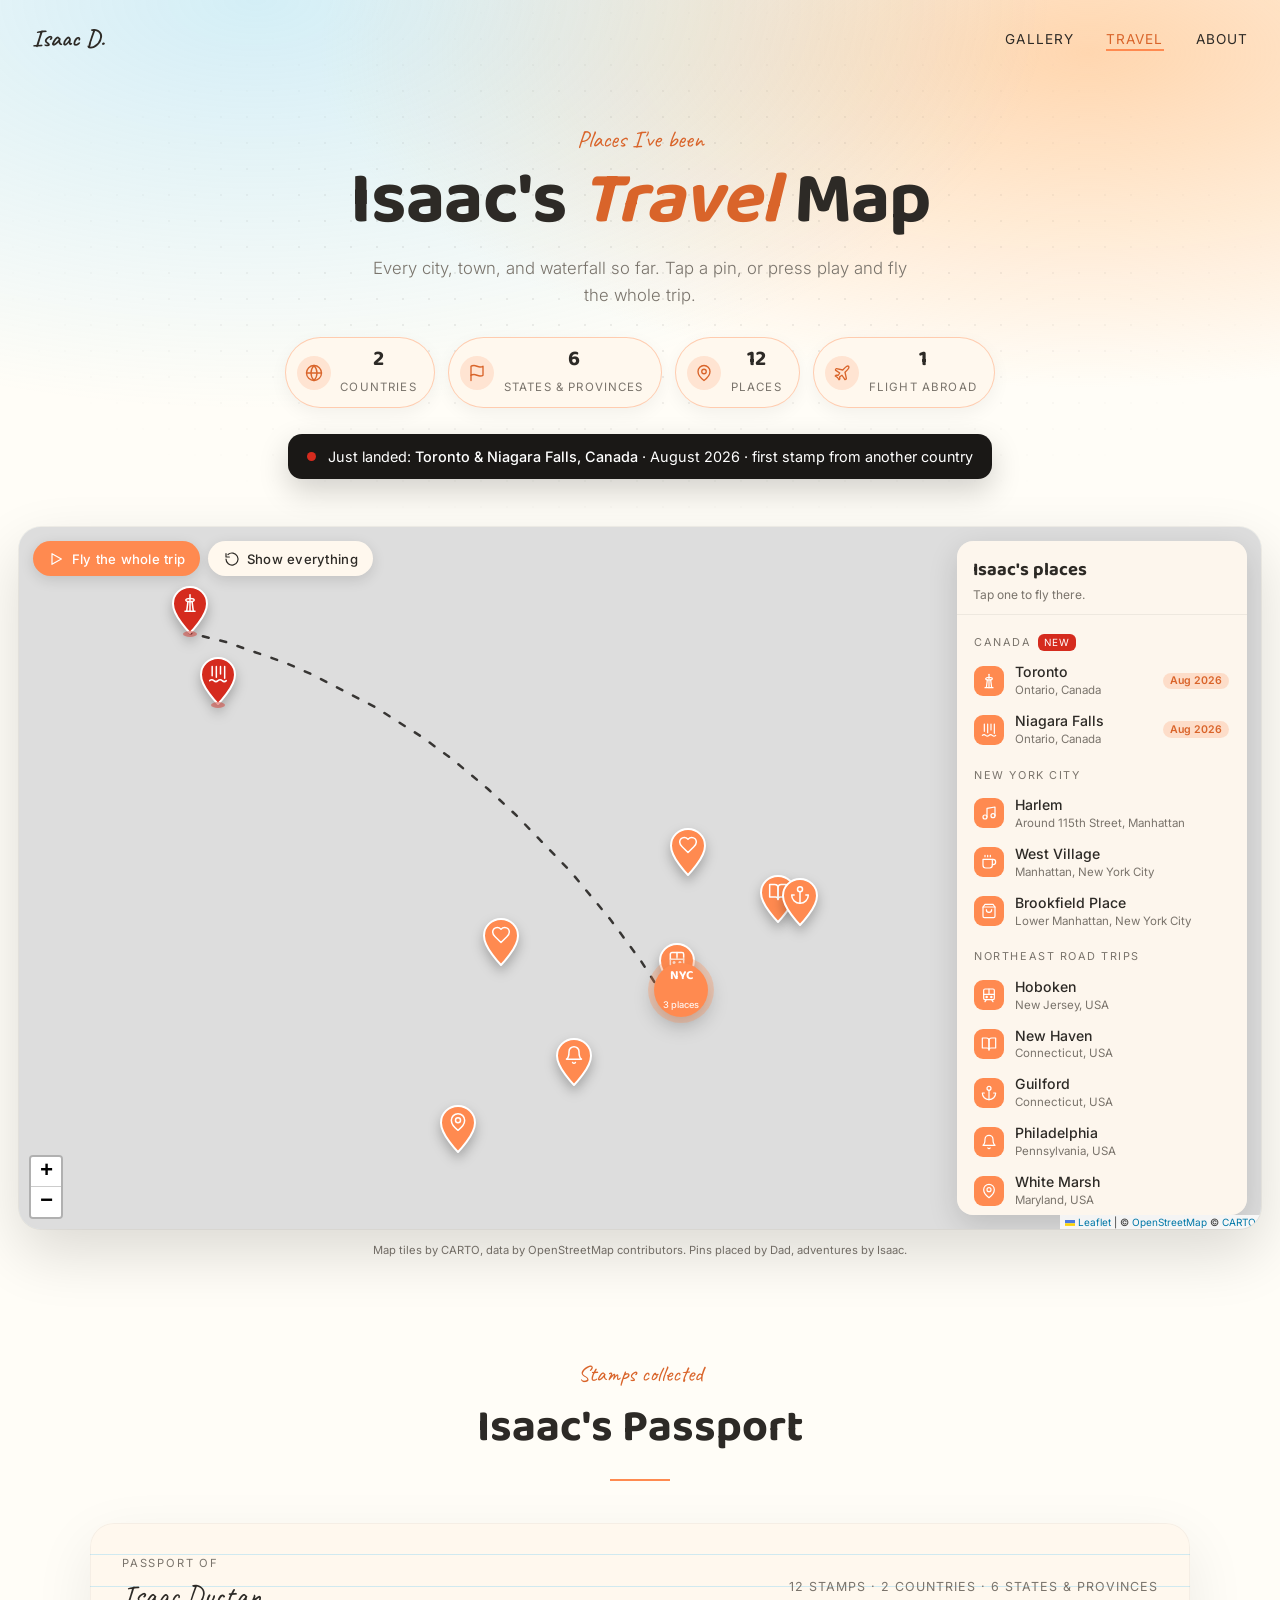
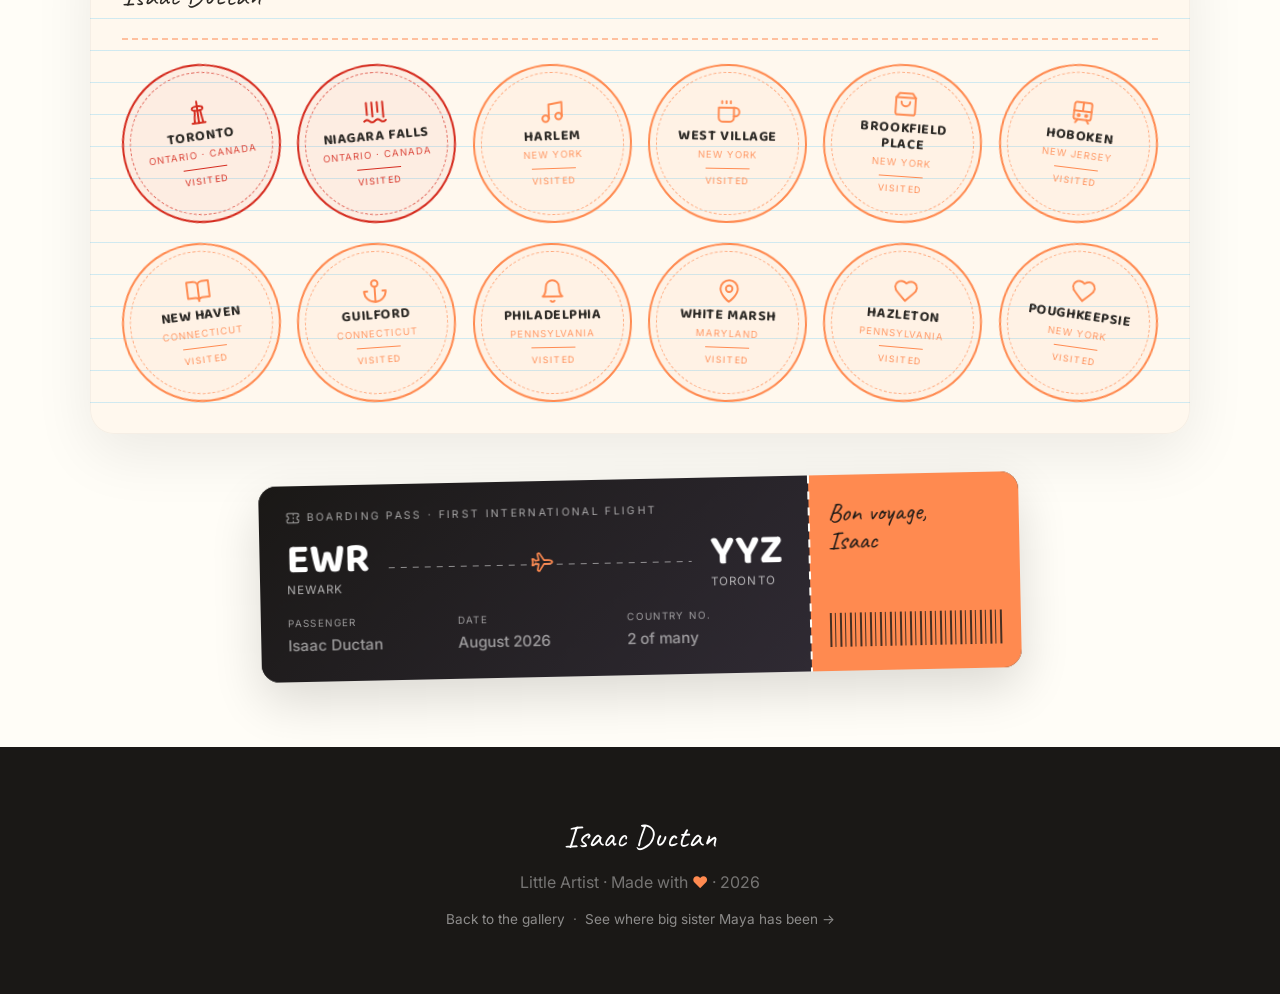
==== travel/index.html @ 2ca08543 "Add interactive Travel Map page (/travel/) with passport stamps and flight tour; link from nav and f" ====
<!DOCTYPE html>
<html lang="en">
<head>
    <meta charset="UTF-8">
    <meta name="viewport" content="width=device-width, initial-scale=1.0">
    <title>Isaac's Travel Map | Isaac Ductan</title>
    <meta name="description" content="An interactive map of every place Isaac has traveled so far.">
    <link rel="preconnect" href="https://fonts.googleapis.com">
    <link rel="preconnect" href="https://fonts.gstatic.com" crossorigin>
    <link href="https://fonts.googleapis.com/css2?family=Baloo+2:wght@400;500;600;700;800&family=Inter:wght@300;400;500&family=Caveat:wght@400;600&display=swap" rel="stylesheet">
    <link rel="stylesheet" href="vendor/leaflet.css">
    <style>
        :root {
            --bg: #fffdf7; --paper: #fff8ee; --ink: #2d2a26; --soft-black: #1a1816; --muted: #7a746c;
            --accent: #ff8a50; --accent-deep: #d9642a; --accent-soft: #ffbd80;
            --second: #64c8f5; --pin: #ff8a50;
            --display: 'Baloo 2', 'Segoe UI', sans-serif; --script: 'Caveat', cursive; --body: 'Inter', system-ui, sans-serif;
            --canada: #d52b1e;
        }
        * { margin: 0; padding: 0; box-sizing: border-box; }
        html { scroll-behavior: smooth; }
        body { font-family: var(--body); background: var(--bg); color: var(--ink); line-height: 1.6; overflow-x: hidden; }
        a { color: inherit; }
        .ic { display: inline-block; vertical-align: middle; flex: none; }

        /* ===== NAV (mirrors the gallery page) ===== */
        nav { position: fixed; top: 0; left: 0; right: 0; z-index: 1000; padding: 1.2rem 2rem; display: flex; justify-content: space-between; align-items: center; transition: all 0.4s ease; }
        nav.scrolled { background: color-mix(in srgb, var(--bg) 95%, transparent); backdrop-filter: blur(10px); box-shadow: 0 2px 20px rgba(0,0,0,0.06); padding: 0.8rem 2rem; }
        .nav-logo { font-family: var(--script); font-size: 1.5rem; font-weight: 600; color: var(--ink); text-decoration: none; }
        .nav-links { display: flex; gap: 2rem; list-style: none; }
        .nav-links a { text-decoration: none; color: var(--ink); font-size: 0.85rem; letter-spacing: 0.08em; text-transform: uppercase; transition: color 0.3s; position: relative; }
        .nav-links a::after { content: ''; position: absolute; bottom: -4px; left: 0; width: 0; height: 1.5px; background: var(--accent); transition: width 0.3s; }
        .nav-links a:hover::after, .nav-links a.current::after { width: 100%; }
        .nav-links a:hover, .nav-links a.current { color: var(--accent-deep); }

        /* ===== HERO ===== */
        .hero { position: relative; padding: 7.5rem 2rem 3rem; text-align: center; overflow: hidden;
            background: radial-gradient(ellipse at 20% 0%, color-mix(in srgb, var(--second) 28%, transparent), transparent 55%),
                        radial-gradient(ellipse at 85% 10%, color-mix(in srgb, var(--accent-soft) 60%, transparent), transparent 50%), var(--bg); }
        .hero::before { content: ''; position: absolute; inset: 0; pointer-events: none; opacity: 0.55;
            background-image: radial-gradient(color-mix(in srgb, var(--ink) 14%, transparent) 1px, transparent 1px); background-size: 26px 26px;
            -webkit-mask-image: radial-gradient(ellipse at center, #000 30%, transparent 75%); mask-image: radial-gradient(ellipse at center, #000 30%, transparent 75%); }
        .hero-inner { position: relative; max-width: 960px; margin: 0 auto; }
        .hero-label { font-family: var(--script); font-size: 1.5rem; color: var(--accent-deep); animation: rise 0.8s ease both; }
        .hero-title { font-family: var(--display); font-weight: 700; font-size: clamp(2.6rem, 7vw, 4.6rem); line-height: 1.05; letter-spacing: -0.01em; margin: 0.3rem 0 0.9rem; animation: rise 0.8s 0.1s ease both; }
        .hero-title em { font-style: italic; color: var(--accent-deep); }
        .hero-desc { max-width: 560px; margin: 0 auto 1.8rem; color: var(--muted); font-weight: 300; font-size: 1.05rem; animation: rise 0.8s 0.2s ease both; }
        .stats { display: flex; flex-wrap: wrap; justify-content: center; gap: 0.8rem; animation: rise 0.8s 0.3s ease both; }
        .stat { background: var(--paper); border: 1px solid color-mix(in srgb, var(--accent) 40%, transparent); border-radius: 999px; padding: 0.55rem 1.1rem 0.55rem 0.7rem; display: flex; align-items: center; gap: 0.6rem; box-shadow: 0 6px 18px rgba(0,0,0,0.05); }
        .stat .chip { width: 34px; height: 34px; border-radius: 50%; background: color-mix(in srgb, var(--accent) 18%, var(--paper)); color: var(--accent-deep); display: grid; place-items: center; }
        .stat b { font-family: var(--display); font-size: 1.35rem; font-weight: 700; line-height: 1; }
        .stat span { font-size: 0.72rem; text-transform: uppercase; letter-spacing: 0.1em; color: var(--muted); }
        .latest { display: inline-flex; align-items: center; gap: 0.7rem; margin-top: 1.6rem; padding: 0.7rem 1.2rem; border-radius: 14px; background: var(--soft-black); color: #fff; font-size: 0.9rem; animation: rise 0.8s 0.4s ease both; box-shadow: 0 12px 30px rgba(0,0,0,0.18); }
        .latest .dot { width: 9px; height: 9px; border-radius: 50%; background: var(--canada); box-shadow: 0 0 0 0 rgba(213,43,30,0.6); animation: ping 1.8s infinite; }
        .latest b { font-weight: 500; }
        @keyframes rise { from { opacity: 0; transform: translateY(18px); } to { opacity: 1; transform: none; } }
        @keyframes ping { 0% { box-shadow: 0 0 0 0 rgba(213,43,30,0.55); } 70% { box-shadow: 0 0 0 10px rgba(213,43,30,0); } 100% { box-shadow: 0 0 0 0 rgba(213,43,30,0); } }

        /* ===== MAP ===== */
        .map-wrap { position: relative; margin: 0 auto; max-width: 1400px; padding: 0 1.2rem 1.5rem; }
        .map-frame { position: relative; height: min(78vh, 780px); min-height: 460px; border-radius: 22px; overflow: hidden; box-shadow: 0 24px 60px rgba(0,0,0,0.14), 0 0 0 1px rgba(0,0,0,0.05); background: #dfe9ee; }
        #map { position: absolute; inset: 0; }
        .map-toolbar { position: absolute; top: 14px; left: 14px; z-index: 800; display: flex; gap: 0.5rem; flex-wrap: wrap; }
        .btn { display: inline-flex; align-items: center; gap: 0.45rem; border: 0; cursor: pointer; font-family: var(--body); font-size: 0.82rem; font-weight: 500; letter-spacing: 0.02em; padding: 0.6rem 0.95rem; border-radius: 999px; background: var(--paper); color: var(--ink); box-shadow: 0 4px 14px rgba(0,0,0,0.12); transition: transform 0.15s, box-shadow 0.15s, background 0.2s; }
        .btn:hover { transform: translateY(-1px); box-shadow: 0 8px 20px rgba(0,0,0,0.16); }
        .btn-primary { background: var(--accent); color: #fff; }
        .btn-primary:hover { background: var(--accent-deep); }
        .btn-primary.on { background: var(--soft-black); }
        .panel { position: absolute; top: 14px; right: 14px; bottom: 14px; z-index: 800; width: 290px; background: color-mix(in srgb, var(--paper) 92%, transparent); backdrop-filter: blur(12px); border-radius: 16px; box-shadow: 0 10px 30px rgba(0,0,0,0.14); display: flex; flex-direction: column; overflow: hidden; }
        .panel-head { padding: 0.9rem 1rem 0.6rem; border-bottom: 1px solid rgba(0,0,0,0.06); }
        .panel-head h2 { font-family: var(--display); font-weight: 700; font-size: 1.15rem; }
        .panel-head p { font-size: 0.75rem; color: var(--muted); }
        .panel-list { overflow-y: auto; padding: 0.4rem 0.5rem 0.8rem; scrollbar-width: thin; }
        .group-title { font-size: 0.68rem; text-transform: uppercase; letter-spacing: 0.14em; color: var(--muted); padding: 0.8rem 0.6rem 0.3rem; display: flex; align-items: center; gap: 0.4rem; }
        .group-title .flagchip { font-size: 0.62rem; padding: 0.05rem 0.4rem; border-radius: 6px; background: var(--canada); color: #fff; letter-spacing: 0.08em; }
        .place { width: 100%; text-align: left; border: 0; background: transparent; cursor: pointer; font-family: var(--body); display: flex; align-items: center; gap: 0.65rem; padding: 0.5rem 0.6rem; border-radius: 10px; color: var(--ink); transition: background 0.15s; }
        .place:hover, .place.active { background: color-mix(in srgb, var(--accent) 16%, transparent); }
        .place .chip { width: 30px; height: 30px; border-radius: 9px; background: var(--pin); color: #fff; display: grid; place-items: center; flex: none; }
        .place .t { font-size: 0.88rem; font-weight: 500; line-height: 1.2; }
        .place .s { font-size: 0.72rem; color: var(--muted); }
        .place .x { margin-left: auto; font-size: 0.66rem; font-weight: 600; color: var(--accent-deep); background: color-mix(in srgb, var(--accent) 22%, transparent); padding: 0.1rem 0.45rem; border-radius: 999px; white-space: nowrap; }
        .attrib-note { font-size: 0.7rem; color: var(--muted); text-align: center; margin-top: 0.8rem; }

        /* pins */
        .pin { position: relative; width: 38px; height: 48px; transform-origin: 50% 100%; animation: drop 0.55s cubic-bezier(.2,.9,.3,1.3) both; filter: drop-shadow(0 6px 6px rgba(0,0,0,0.25)); }
        .pin svg.shape { position: absolute; inset: 0; width: 38px; height: 48px; z-index: 0; }
        .pin .pin-ic { position: absolute; top: 7px; left: 9px; width: 20px; height: 20px; color: #fff; z-index: 1; }
        .pin.canada svg.shape path { fill: var(--canada); }
        .pin:hover { transform: scale(1.12); }
        .pin.pin-new::after { content: ''; position: absolute; left: 50%; bottom: -3px; width: 14px; height: 6px; margin-left: -7px; border-radius: 50%; background: rgba(213,43,30,0.45); animation: ripple 1.6s infinite; }
        @keyframes drop { from { opacity: 0; transform: translateY(-40px) scale(0.6); } to { opacity: 1; transform: none; } }
        @keyframes ripple { 0% { transform: scale(0.6); opacity: 0.8; } 100% { transform: scale(3.2); opacity: 0; } }
        .cluster { width: 54px; height: 54px; border-radius: 50%; background: var(--pin); color: #fff; display: grid; place-items: center; text-align: center; font-family: var(--display); font-weight: 700; font-size: 0.8rem; line-height: 1; box-shadow: 0 0 0 6px color-mix(in srgb, var(--pin) 30%, transparent), 0 8px 20px rgba(0,0,0,0.25); cursor: pointer; animation: drop 0.55s both; }
        .cluster small { display: block; font-family: var(--body); font-weight: 500; font-size: 0.58rem; opacity: 0.9; margin-top: 2px; }
        .plane-marker { width: 36px; height: 36px; display: grid; place-items: center; color: var(--soft-black); filter: drop-shadow(0 4px 4px rgba(0,0,0,0.3)); }
        .plane-marker svg { width: 30px; height: 30px; transition: none; }
        .airport { width: 30px; height: 30px; border-radius: 50%; background: var(--soft-black); color: #fff; display: grid; place-items: center; box-shadow: 0 0 0 4px rgba(0,0,0,0.12); }
        .flight-path { animation: dash 1.4s linear infinite; }
        @keyframes dash { to { stroke-dashoffset: -36; } }

        /* popups */
        .leaflet-popup-content-wrapper { border-radius: 16px; padding: 0; box-shadow: 0 16px 40px rgba(0,0,0,0.22); background: var(--paper); color: var(--ink); }
        .leaflet-popup-content { margin: 0; width: 280px !important; }
        .leaflet-popup-tip { background: var(--paper); }
        .pp { padding: 1rem 1.1rem 1rem; }
        .pp-top { display: flex; align-items: center; gap: 0.7rem; margin-bottom: 0.5rem; }
        .pp-top .chip { width: 40px; height: 40px; border-radius: 12px; background: var(--pin); color: #fff; display: grid; place-items: center; flex: none; }
        .pp.canada .pp-top .chip { background: var(--canada); }
        .pp-name { font-family: var(--display); font-weight: 700; font-size: 1.15rem; line-height: 1.15; }
        .pp-sub { font-size: 0.74rem; color: var(--muted); }
        .pp p { font-size: 0.86rem; line-height: 1.5; font-weight: 300; }
        .pp-badges { display: flex; flex-wrap: wrap; gap: 0.35rem; margin-top: 0.6rem; }
        .badge { font-size: 0.66rem; font-weight: 600; letter-spacing: 0.04em; padding: 0.15rem 0.55rem; border-radius: 999px; background: color-mix(in srgb, var(--accent) 22%, transparent); color: var(--accent-deep); }
        .badge.ca { background: rgba(213,43,30,0.12); color: var(--canada); }
        .leaflet-container { font-family: var(--body); }
        .leaflet-control-attribution { font-size: 10px; background: rgba(255,255,255,0.75); }

        /* ===== PASSPORT ===== */
        .section { padding: 4.5rem 2rem; }
        .section-header { text-align: center; margin-bottom: 2.6rem; }
        .section-label { font-family: var(--script); font-size: 1.4rem; color: var(--accent-deep); }
        .section-title { font-family: var(--display); font-weight: 700; font-size: clamp(1.9rem, 4vw, 2.8rem); }
        .section-divider { width: 60px; height: 2px; background: var(--accent); margin: 1rem auto 0; }
        .passport { max-width: 1100px; margin: 0 auto; background: var(--paper); border-radius: 24px; padding: 2rem; box-shadow: 0 20px 60px rgba(0,0,0,0.08), inset 0 0 0 1px rgba(0,0,0,0.04);
            background-image: repeating-linear-gradient(0deg, transparent 0 31px, color-mix(in srgb, var(--second) 30%, transparent) 31px 32px); }
        .passport-head { display: flex; align-items: center; justify-content: space-between; gap: 1rem; flex-wrap: wrap; padding-bottom: 1.2rem; margin-bottom: 1.5rem; border-bottom: 2px dashed color-mix(in srgb, var(--accent) 50%, transparent); }
        .passport-head .who { font-family: var(--script); font-size: 1.8rem; }
        .passport-head .who small { display: block; font-family: var(--body); font-size: 0.7rem; letter-spacing: 0.16em; text-transform: uppercase; color: var(--muted); }
        .passport-head .count { font-size: 0.78rem; color: var(--muted); letter-spacing: 0.08em; text-transform: uppercase; }
        .stamps { display: grid; grid-template-columns: repeat(auto-fill, minmax(150px, 1fr)); gap: 1.2rem 1rem; }
        .stamp { position: relative; aspect-ratio: 1; border-radius: 50%; border: 2.5px double var(--pin); color: var(--pin); display: flex; flex-direction: column; align-items: center; justify-content: center; text-align: center; padding: 0.9rem; cursor: pointer; background: color-mix(in srgb, var(--pin) 5%, transparent); transition: transform 0.25s; opacity: 0; animation: stampin 0.5s cubic-bezier(.2,1.2,.4,1) both; animation-delay: var(--d); transform: rotate(var(--r)); }
        .stamp:hover { transform: rotate(0deg) scale(1.06); }
        .stamp::before { content: ''; position: absolute; inset: 6px; border-radius: 50%; border: 1px dashed currentColor; opacity: 0.7; }
        .stamp .ic { width: 26px; height: 26px; margin-bottom: 0.25rem; }
        .stamp .n { font-family: var(--display); font-weight: 700; font-size: 0.88rem; line-height: 1.1; text-transform: uppercase; letter-spacing: 0.04em; color: var(--ink); }
        .stamp .s { font-size: 0.6rem; letter-spacing: 0.1em; text-transform: uppercase; opacity: 0.85; margin-top: 0.15rem; }
        .stamp .v { font-size: 0.56rem; letter-spacing: 0.18em; text-transform: uppercase; margin-top: 0.35rem; padding-top: 0.3rem; border-top: 1px solid currentColor; }
        .stamp.canada { border-color: var(--canada); color: var(--canada); background: rgba(213,43,30,0.05); }
        .stamp .x2 { position: absolute; top: 6px; right: 6px; background: var(--ink); color: #fff; font-size: 0.6rem; font-weight: 700; padding: 0.15rem 0.4rem; border-radius: 999px; transform: rotate(12deg); }
        @keyframes stampin { from { opacity: 0; transform: rotate(var(--r)) scale(1.6); } to { opacity: 1; transform: rotate(var(--r)) scale(1); } }

        /* boarding pass */
        .pass-wrap { max-width: 760px; margin: 2.8rem auto 0; }
        .pass { display: grid; grid-template-columns: 1fr 210px; border-radius: 18px; overflow: hidden; box-shadow: 0 20px 50px rgba(0,0,0,0.14); background: var(--soft-black); color: #fff; transform: rotate(-1.2deg); transition: transform 0.3s; }
        .pass:hover { transform: rotate(0); }
        .pass-main { padding: 1.5rem 1.7rem; background: linear-gradient(135deg, var(--soft-black), #2f2a33); }
        .pass-kicker { font-size: 0.66rem; letter-spacing: 0.22em; text-transform: uppercase; opacity: 0.6; display: flex; align-items: center; gap: 0.4rem; }
        .route { display: flex; align-items: center; gap: 1.2rem; margin: 0.8rem 0 1rem; }
        .route .code { font-family: var(--display); font-size: 2.6rem; font-weight: 700; line-height: 1; }
        .route .city { font-size: 0.72rem; letter-spacing: 0.1em; text-transform: uppercase; opacity: 0.65; }
        .route .line { flex: 1; position: relative; height: 1px; background: repeating-linear-gradient(90deg, rgba(255,255,255,0.5) 0 6px, transparent 6px 12px); }
        .route .line .ic { position: absolute; top: -13px; left: 50%; transform: translateX(-50%) rotate(45deg); color: var(--accent); }
        .pass-meta { display: grid; grid-template-columns: repeat(3, 1fr); gap: 0.8rem; }
        .pass-meta div { font-size: 0.62rem; letter-spacing: 0.14em; text-transform: uppercase; opacity: 0.55; }
        .pass-meta b { display: block; font-size: 0.95rem; font-weight: 500; letter-spacing: 0; text-transform: none; opacity: 1; color: #fff; margin-top: 0.15rem; }
        .pass-stub { position: relative; padding: 1.5rem 1.2rem; background: var(--accent); color: var(--soft-black); display: flex; flex-direction: column; justify-content: space-between; }
        .pass-stub::before { content: ''; position: absolute; left: -1px; top: 0; bottom: 0; width: 2px; background: repeating-linear-gradient(180deg, var(--bg) 0 8px, transparent 8px 16px); }
        .pass-stub .big { font-family: var(--script); font-size: 1.6rem; line-height: 1.1; }
        .pass-stub .bars { height: 34px; background: repeating-linear-gradient(90deg, var(--soft-black) 0 2px, transparent 2px 5px, var(--soft-black) 5px 6px, transparent 6px 10px); opacity: 0.8; }

        /* ===== FOOTER ===== */
        footer { padding: 4rem 2rem; text-align: center; background: var(--soft-black); color: rgba(255,255,255,0.4); }
        .footer-name { font-family: var(--script); font-size: 2rem; color: #fff; margin-bottom: 0.5rem; }
        .footer-heart { color: var(--accent); }
        .footer-link { color: rgba(255,255,255,0.5); text-decoration: none; transition: color 0.3s; }
        .footer-link:hover { color: var(--accent-soft); }

        @media (max-width: 860px) {
            nav { padding: 1rem 1.2rem; }
            .nav-links { gap: 1.1rem; }
            .nav-links a { font-size: 0.75rem; }
            .hero { padding-top: 6rem; }
            .map-wrap { padding: 0 0.6rem 1rem; }
            .map-frame { height: auto; min-height: 0; border-radius: 16px; display: flex; flex-direction: column; }
            #map { position: relative; flex: none; height: 60vh; min-height: 400px; }
            .panel { position: static; width: auto; border-radius: 0 0 16px 16px; box-shadow: none; background: var(--paper); max-height: 200px; backdrop-filter: none; }
            .panel-head { padding: 0.6rem 0.9rem 0.4rem; }
            .stats { display: grid; grid-template-columns: 1fr 1fr; gap: 0.6rem; max-width: 380px; margin: 0 auto; }
            .stat { padding: 0.45rem 0.8rem 0.45rem 0.55rem; }
            .stat b { font-size: 1.15rem; }
            .latest { text-align: left; font-size: 0.82rem; margin: 1.4rem 0.4rem 0; }
            .latest .dot { flex: none; }
            .hero-desc { font-size: 0.95rem; }
            .pass { grid-template-columns: 1fr; transform: none; }
            .pass-stub::before { left: 0; right: 0; top: -1px; bottom: auto; height: 2px; width: auto; background: repeating-linear-gradient(90deg, var(--bg) 0 8px, transparent 8px 16px); }
            .stamps { grid-template-columns: repeat(auto-fill, minmax(120px, 1fr)); }
        }
    </style>
</head>
<body>
    <nav id="navbar">
        <a href="/" class="nav-logo">Isaac D.</a>
        <ul class="nav-links">
            <li><a href="/#gallery">Gallery</a></li>
            <li><a href="/travel/" class="current">Travel</a></li>
            <li><a href="/#about">About</a></li>
        </ul>
    </nav>

    <section class="hero">
        <div class="hero-inner">
            <p class="hero-label">Places I've been</p>
            <h1 class="hero-title">Isaac's <em>Travel</em> Map</h1>
            <p class="hero-desc">Every city, town, and waterfall so far. Tap a pin, or press play and fly the whole trip.</p>
            <div class="stats" id="stats"></div>
            <div class="latest"><span class="dot"></span><span>Just landed: <b>Toronto &amp; Niagara Falls, Canada</b> &middot; August 2026 &middot; first stamp from another country</span></div>
        </div>
    </section>

    <section class="map-wrap" id="mapsection">
        <div class="map-frame">
            <div id="map" role="application" aria-label="Interactive map of places visited"></div>
            <div class="map-toolbar">
                <button class="btn btn-primary" id="tourBtn"><svg class="ic " width="16" height="16" viewBox="0 0 24 24" fill="none" stroke="currentColor" stroke-width="1.8" stroke-linecap="round" stroke-linejoin="round" aria-hidden="true"><path d="M6 4l14 8-14 8z"/></svg> Fly the whole trip</button>
                <button class="btn" id="resetBtn"><svg class="ic " width="16" height="16" viewBox="0 0 24 24" fill="none" stroke="currentColor" stroke-width="1.8" stroke-linecap="round" stroke-linejoin="round" aria-hidden="true"><path d="M3 12a9 9 0 1 0 3-6.7"/><path d="M3 4v5h5"/></svg> Show everything</button>
            </div>
            <aside class="panel">
                <div class="panel-head">
                    <h2>Isaac's places</h2>
                    <p>Tap one to fly there.</p>
                </div>
                <div class="panel-list" id="placeList"></div>
            </aside>
        </div>
        <p class="attrib-note">Map tiles by CARTO, data by OpenStreetMap contributors. Pins placed by Dad, adventures by Isaac.</p>
    </section>

    <section class="section" id="passport">
        <div class="section-header">
            <p class="section-label">Stamps collected</p>
            <h2 class="section-title">Isaac's Passport</h2>
            <div class="section-divider"></div>
        </div>
        <div class="passport">
            <div class="passport-head">
                <div class="who"><small>Passport of</small>Isaac Ductan</div>
                <div class="count" id="stampCount"></div>
            </div>
            <div class="stamps" id="stamps"></div>
        </div>
        <div class="pass-wrap">
            <div class="pass">
                <div class="pass-main">
                    <div class="pass-kicker"><svg class="ic " width="14" height="14" viewBox="0 0 24 24" fill="none" stroke="currentColor" stroke-width="1.8" stroke-linecap="round" stroke-linejoin="round" aria-hidden="true"><path d="M2 9a3 3 0 0 1 0 6v3a2 2 0 0 0 2 2h16a2 2 0 0 0 2-2v-3a3 3 0 0 1 0-6V6a2 2 0 0 0-2-2H4a2 2 0 0 0-2 2Z"/><path d="M13 5v2M13 17v2M13 11v2"/></svg> Boarding pass &middot; first international flight</div>
                    <div class="route">
                        <div><div class="code">EWR</div><div class="city">Newark</div></div>
                        <div class="line"><svg class="ic " width="22" height="22" viewBox="0 0 24 24" fill="none" stroke="currentColor" stroke-width="1.8" stroke-linecap="round" stroke-linejoin="round" aria-hidden="true"><path d="M17.8 19.2 16 11l3.5-3.5C21 6 21.5 4 21 3c-1-.5-3 0-4.5 1.5L13 8 4.8 6.2c-.5-.1-.9.1-1.1.5l-.3.5c-.2.5-.1 1 .3 1.3L9 12l-2 3H4l-1 1 3 2 2 3 1-1v-3l3-2 3.5 5.3c.3.4.8.5 1.3.3l.5-.2c.4-.3.6-.7.5-1.2z"/></svg></div>
                        <div><div class="code">YYZ</div><div class="city">Toronto</div></div>
                    </div>
                    <div class="pass-meta">
                        <div>Passenger<b>Isaac Ductan</b></div>
                        <div>Date<b>August 2026</b></div>
                        <div>Country No.<b>2 of many</b></div>
                    </div>
                </div>
                <div class="pass-stub">
                    <div class="big">Bon voyage,<br>Isaac</div>
                    <div class="bars"></div>
                </div>
            </div>
        </div>
    </section>

    <footer>
        <div class="footer-name">Isaac Ductan</div>
        <p>Little Artist &middot; Made with <span class="footer-heart">&hearts;</span> &middot; 2026</p>
        <p style="margin-top: 0.8rem; font-size: 0.85rem;"><a class="footer-link" href="/">Back to the gallery</a> &nbsp;&middot;&nbsp; <a class="footer-link" href="https://mayaductan.com/travel/">See where big sister Maya has been &rarr;</a></p>
    </footer>

    <script src="vendor/leaflet.js"></script>
    <script>
    const KID = {"name": "Isaac", "soft": "#1a1816", "pin": "#ff8a50"};
    const ICONS = {"plane": "<path d=\"M17.8 19.2 16 11l3.5-3.5C21 6 21.5 4 21 3c-1-.5-3 0-4.5 1.5L13 8 4.8 6.2c-.5-.1-.9.1-1.1.5l-.3.5c-.2.5-.1 1 .3 1.3L9 12l-2 3H4l-1 1 3 2 2 3 1-1v-3l3-2 3.5 5.3c.3.4.8.5 1.3.3l.5-.2c.4-.3.6-.7.5-1.2z\"/>", "tower": "<path d=\"M12 2v20\"/><ellipse cx=\"12\" cy=\"8.5\" rx=\"5\" ry=\"2\"/><path d=\"M9.5 10.3 8 22M14.5 10.3 16 22M6 22h12\"/>", "waterfall": "<path d=\"M5 3v11M10 3v13M15 3v9M20 3v14\"/><path d=\"M2 20c1.7-1.6 3.3-1.6 5 0s3.3 1.6 5 0 3.3-1.6 5 0 3.3 1.6 5 0\"/>", "spire": "<path d=\"M9 22V9l3-7 3 7v13\"/><path d=\"M5 22h14M9 14h6M12 2v-1\"/>", "briefcase": "<rect x=\"2\" y=\"7\" width=\"20\" height=\"14\" rx=\"2\"/><path d=\"M16 21V5a2 2 0 0 0-2-2h-4a2 2 0 0 0-2 2v16\"/>", "music": "<path d=\"M9 18V5l12-2v13\"/><circle cx=\"6\" cy=\"18\" r=\"3\"/><circle cx=\"18\" cy=\"16\" r=\"3\"/>", "coffee": "<path d=\"M17 8h1a4 4 0 1 1 0 8h-1\"/><path d=\"M3 8h14v9a4 4 0 0 1-4 4H7a4 4 0 0 1-4-4Z\"/><path d=\"M6 2v2M10 2v2M14 2v2\"/>", "bag": "<path d=\"M6 2 3 6v14a2 2 0 0 0 2 2h14a2 2 0 0 0 2-2V6l-3-4Z\"/><path d=\"M3 6h18\"/><path d=\"M16 10a4 4 0 0 1-8 0\"/>", "train": "<rect x=\"4\" y=\"3\" width=\"16\" height=\"16\" rx=\"2\"/><path d=\"M4 11h16M12 3v8M8 19l-2 3M16 19l2 3\"/><circle cx=\"8.5\" cy=\"15\" r=\"1\"/><circle cx=\"15.5\" cy=\"15\" r=\"1\"/>", "book": "<path d=\"M2 3h6a4 4 0 0 1 4 4v14a3 3 0 0 0-3-3H2z\"/><path d=\"M22 3h-6a4 4 0 0 0-4 4v14a3 3 0 0 1 3-3h7z\"/>", "anchor": "<circle cx=\"12\" cy=\"5\" r=\"3\"/><path d=\"M12 22V8\"/><path d=\"M5 12H2a10 10 0 0 0 20 0h-3\"/>", "bell": "<path d=\"M6 8a6 6 0 0 1 12 0c0 7 3 9 3 9H3s3-2 3-9\"/><path d=\"M10.3 21a1.94 1.94 0 0 0 3.4 0\"/>", "pin": "<path d=\"M20 10c0 6-8 12-8 12s-8-6-8-12a8 8 0 0 1 16 0Z\"/><circle cx=\"12\" cy=\"10\" r=\"3\"/>", "heart": "<path d=\"M19 14c1.49-1.46 3-3.21 3-5.5A5.5 5.5 0 0 0 16.5 3c-1.76 0-3 .5-4.5 2-1.5-1.5-2.74-2-4.5-2A5.5 5.5 0 0 0 2 8.5c0 2.3 1.5 4.05 3 5.5l7 7Z\"/>", "globe": "<circle cx=\"12\" cy=\"12\" r=\"10\"/><path d=\"M12 2a14.5 14.5 0 0 0 0 20 14.5 14.5 0 0 0 0-20\"/><path d=\"M2 12h20\"/>", "flag": "<path d=\"M4 15s1-1 4-1 5 2 8 2 4-1 4-1V3s-1 1-4 1-5-2-8-2-4 1-4 1z\"/><path d=\"M4 22v-7\"/>", "map": "<path d=\"M3 6l6-3 6 3 6-3v15l-6 3-6-3-6 3z\"/><path d=\"M9 3v15M15 6v15\"/>", "play": "<path d=\"M6 4l14 8-14 8z\"/>", "stop": "<rect x=\"5\" y=\"5\" width=\"14\" height=\"14\" rx=\"2\"/>", "reset": "<path d=\"M3 12a9 9 0 1 0 3-6.7\"/><path d=\"M3 4v5h5\"/>", "arrow": "<path d=\"M5 12h14M13 6l6 6-6 6\"/>", "stamp": "<path d=\"M5 22h14\"/><path d=\"M19.27 13.73A2.5 2.5 0 0 0 17.5 13h-11A2.5 2.5 0 0 0 4 15.5V17a1 1 0 0 0 1 1h14a1 1 0 0 0 1-1v-1.5c0-.66-.26-1.3-.73-1.77z\"/><path d=\"M14 13V8.5a2 2 0 1 0-4 0V13\"/>", "camera": "<path d=\"M14.5 4h-5L7 7H4a2 2 0 0 0-2 2v9a2 2 0 0 0 2 2h16a2 2 0 0 0 2-2V9a2 2 0 0 0-2-2h-3l-2.5-3z\"/><circle cx=\"12\" cy=\"13\" r=\"3\"/>", "ticket": "<path d=\"M2 9a3 3 0 0 1 0 6v3a2 2 0 0 0 2 2h16a2 2 0 0 0 2-2v-3a3 3 0 0 1 0-6V6a2 2 0 0 0-2-2H4a2 2 0 0 0-2 2Z\"/><path d=\"M13 5v2M13 17v2M13 11v2\"/>"};
    const PLACES = [{"id": "toronto", "name": "Toronto", "sub": "Ontario, Canada", "lat": 43.6532, "lng": -79.3832, "zoom": 11, "icon": "tower", "group": "canada", "region": "CA-ON", "country": "CA", "kids": ["maya", "isaac"], "blurb": "We flew here. A whole new country with a giant tower, a lake as big as an ocean, and streetcars.", "badges": ["First trip abroad", "August 2026"]}, {"id": "niagara", "name": "Niagara Falls", "sub": "Ontario, Canada", "lat": 43.0828, "lng": -79.0742, "zoom": 13, "icon": "waterfall", "group": "canada", "region": "CA-ON", "country": "CA", "kids": ["maya", "isaac"], "blurb": "The biggest, loudest waterfall we have ever seen. You can feel the mist on your face from far away.", "badges": ["August 2026"]}, {"id": "harlem", "name": "Harlem", "sub": "Around 115th Street, Manhattan", "lat": 40.8015, "lng": -73.95, "zoom": 14, "icon": "music", "group": "nyc", "region": "US-NY", "country": "US", "kids": ["maya", "isaac"], "blurb": "Uptown Manhattan, brownstones and big wide avenues.", "badges": []}, {"id": "westvillage", "name": "West Village", "sub": "Manhattan, New York City", "lat": 40.7358, "lng": -74.0036, "zoom": 14, "icon": "coffee", "group": "nyc", "region": "US-NY", "country": "US", "kids": ["maya", "isaac"], "blurb": "Winding little streets, cafes, and stoops to sit on.", "badges": []}, {"id": "brookfield", "name": "Brookfield Place", "sub": "Lower Manhattan, New York City", "lat": 40.713, "lng": -74.0155, "zoom": 15, "icon": "bag", "group": "nyc", "region": "US-NY", "country": "US", "kids": ["maya", "isaac"], "blurb": "The glass mall right on the Hudson River, with the palm trees inside.", "badges": []}, {"id": "hoboken", "name": "Hoboken", "sub": "New Jersey, USA", "lat": 40.744, "lng": -74.0324, "zoom": 13, "icon": "train", "group": "northeast", "region": "US-NJ", "country": "US", "kids": ["maya", "isaac"], "blurb": "Right across the river, with the best view of the whole New York skyline.", "badges": []}, {"id": "newhaven", "name": "New Haven", "sub": "Connecticut, USA", "lat": 41.3083, "lng": -72.9279, "zoom": 12, "icon": "book", "group": "northeast", "region": "US-CT", "country": "US", "kids": ["maya", "isaac"], "blurb": "A college town on the Connecticut coast.", "badges": []}, {"id": "guilford", "name": "Guilford", "sub": "Connecticut, USA", "lat": 41.289, "lng": -72.6818, "zoom": 12, "icon": "anchor", "group": "northeast", "region": "US-CT", "country": "US", "kids": ["maya", "isaac"], "blurb": "A little shoreline town with a big green in the middle.", "badges": []}, {"id": "philly", "name": "Philadelphia", "sub": "Pennsylvania, USA", "lat": 39.9526, "lng": -75.1652, "zoom": 12, "icon": "bell", "group": "northeast", "region": "US-PA", "country": "US", "kids": ["maya", "isaac"], "blurb": "The city of the Liberty Bell and the famous museum steps.", "badges": []}, {"id": "whitemarsh", "name": "White Marsh", "sub": "Maryland, USA", "lat": 39.3821, "lng": -76.4455, "zoom": 12, "icon": "pin", "group": "northeast", "region": "US-MD", "country": "US", "kids": ["maya", "isaac"], "blurb": "Our farthest stop south so far, down in Maryland.", "badges": ["Farthest south"]}, {"id": "hazleton", "name": "Hazleton", "sub": "Pennsylvania, USA", "lat": 40.9584, "lng": -75.9746, "zoom": 12, "icon": "heart", "group": "grandparents", "region": "US-PA", "country": "US", "kids": ["maya", "isaac"], "blurb": "Visiting the grandparents up in the Pennsylvania mountains.", "badges": ["Grandparents"]}, {"id": "poughkeepsie", "name": "Poughkeepsie", "sub": "New York, USA", "lat": 41.7004, "lng": -73.921, "zoom": 12, "icon": "heart", "group": "grandparents", "region": "US-NY", "country": "US", "kids": ["maya", "isaac"], "blurb": "Visiting the grandparents up the Hudson River.", "badges": ["Grandparents"]}];
    const EWR = {"id": "ewr", "name": "Newark Liberty Airport", "sub": "New Jersey, USA", "lat": 40.6895, "lng": -74.1745, "icon": "plane", "region": "US-NJ", "country": "US", "blurb": "Where the very first international trip took off. Passport ready, snacks packed."};
    const GROUPS = [["canada", "Canada"], ["nyc", "New York City"], ["northeast", "Northeast road trips"], ["grandparents", "Grandparents"]];
    const TOUR = ["toronto", "niagara", "poughkeepsie", "hazleton", "newhaven", "guilford", "hoboken", "harlem", "westvillage", "brookfield", "philly", "whitemarsh"];
    const REGION_NAMES = {"US-NJ": "New Jersey", "US-NY": "New York", "US-CT": "Connecticut", "US-PA": "Pennsylvania", "US-MD": "Maryland", "CA-ON": "Ontario"};

    const ic = (n, s = 20, cls = '') => `<svg class="ic ${cls}" width="${s}" height="${s}" viewBox="0 0 24 24" fill="none" stroke="currentColor" stroke-width="1.8" stroke-linecap="round" stroke-linejoin="round" aria-hidden="true">${ICONS[n]}</svg>`;
    const sleep = ms => new Promise(r => setTimeout(r, ms));
    const byId = Object.fromEntries(PLACES.map(p => [p.id, p]));

    // ---------- nav
    window.addEventListener('scroll', () => document.getElementById('navbar').classList.toggle('scrolled', window.scrollY > 50));

    // ---------- stats (computed from the data, never typed)
    const countries = new Set(PLACES.map(p => p.country));
    const regions = new Set(PLACES.map(p => p.region));
    const stats = [
        ['globe', countries.size, countries.size === 1 ? 'country' : 'countries'],
        ['flag', regions.size, 'states & provinces'],
        ['pin', PLACES.length, 'places'],
        ['plane', 1, 'flight abroad'],
    ];
    document.getElementById('stats').innerHTML = stats.map(([i, n, l]) =>
        `<div class="stat"><span class="chip">${ic(i, 18)}</span><div><b data-n="${n}">0</b><br><span>${l}</span></div></div>`).join('');
    document.querySelectorAll('.stat b').forEach(el => {
        const target = +el.dataset.n, t0 = performance.now();
        const step = t => { const k = Math.min(1, (t - t0) / 900); el.textContent = Math.round(target * (1 - Math.pow(1 - k, 3))); if (k < 1) requestAnimationFrame(step); };
        requestAnimationFrame(step);
    });

    // ---------- map
    let touring = false, tourToken = 0;
    const map = L.map('map', { zoomControl: false, scrollWheelZoom: false, attributionControl: true });
    L.control.zoom({ position: 'bottomleft' }).addTo(map);
    L.tileLayer('https://{s}.basemaps.cartocdn.com/rastertiles/voyager/{z}/{x}/{y}{r}.png', {
        subdomains: 'abcd', maxZoom: 19,
        attribution: '&copy; <a href="https://www.openstreetmap.org/copyright">OpenStreetMap</a> &copy; <a href="https://carto.com/attributions">CARTO</a>'
    }).addTo(map);
    map.on('click', () => map.scrollWheelZoom.enable());   // wheel zoom only once the visitor has engaged
    map.on('mouseout', () => map.scrollWheelZoom.disable());

    const PIN_SHAPE = '<svg class="shape" viewBox="0 0 38 48"><path d="M19 1C9.6 1 2 8.4 2 17.7 2 30 19 47 19 47s17-17 17-29.3C36 8.4 28.4 1 19 1z" fill="#ff8a50" stroke="#fff" stroke-width="2"/></svg>';
    const pinHtml = (p, delay) => `<div class="pin ${p.country === 'CA' ? 'canada' : ''} ${p.badges.includes('August 2026') ? 'pin-new' : ''}" style="animation-delay:${delay}ms">${PIN_SHAPE}<span class="pin-ic">${ic(p.icon, 20)}</span></div>`;
    const popupHtml = p => `<div class="pp ${p.country === 'CA' ? 'canada' : ''}">
        <div class="pp-top"><span class="chip">${ic(p.icon, 22)}</span><div><div class="pp-name">${p.name}</div><div class="pp-sub">${p.sub}</div></div></div>
        <p>${p.blurb}</p>
        <div class="pp-badges">${p.country === 'CA' ? '<span class="badge ca">Canada</span>' : ''}${p.badges.map(b => `<span class="badge">${b}</span>`).join('')}</div></div>`;

    const markers = {};
    PLACES.forEach((p, i) => {
        const m = L.marker([p.lat, p.lng], {
            icon: L.divIcon({ className: '', html: pinHtml(p, 120 + i * 70), iconSize: [38, 48], iconAnchor: [19, 47], popupAnchor: [0, -44] }),
            title: p.name, riseOnHover: true
        }).bindPopup(popupHtml(p), { closeButton: false, maxWidth: 300, autoPanPaddingTopLeft: [20, 70], autoPanPaddingBottomRight: [window.innerWidth > 860 ? 320 : 20, 20] });
        m.on('click', () => setActive(p.id));
        markers[p.id] = m;
    });

    // NYC pins sit on top of each other when zoomed out: one "cluster" bubble below zoom 10.
    const nyc = PLACES.filter(p => p.group === 'nyc');
    const nycCenter = [nyc.reduce((a, p) => a + p.lat, 0) / nyc.length, nyc.reduce((a, p) => a + p.lng, 0) / nyc.length];
    const nycCluster = L.marker(nycCenter, {
        icon: L.divIcon({ className: '', html: `<div class="cluster">NYC<small>${nyc.length} places</small></div>`, iconSize: [54, 54], iconAnchor: [27, 27] }),
        title: 'New York City', zIndexOffset: 500
    }).on('click', () => map.flyTo([40.745, -74.005], 12, { duration: 1.4 }));
    function layoutMarkers() {
        const z = map.getZoom();
        PLACES.forEach(p => {
            const show = p.group !== 'nyc' || z >= 10;
            if (show && !map.hasLayer(markers[p.id])) markers[p.id].addTo(map);
            if (!show && map.hasLayer(markers[p.id])) map.removeLayer(markers[p.id]);
        });
        if (nyc.length && z < 10) { if (!map.hasLayer(nycCluster)) nycCluster.addTo(map); }
        else if (map.hasLayer(nycCluster)) map.removeLayer(nycCluster);
        // the airport sits under the NYC bubble when zoomed out
        if (z >= 10 || touring) { if (!map.hasLayer(airport)) airport.addTo(map); } else if (map.hasLayer(airport)) map.removeLayer(airport);
    }
    map.on('zoomend', layoutMarkers);

    // flight arc EWR -> Toronto, drawn as a curved dashed line that keeps moving
    const toronto = byId.toronto;
    function arc(a, b, n = 64, bulge = 0.18) {
        const mx = (a[0] + b[0]) / 2, my = (a[1] + b[1]) / 2;
        const dx = b[0] - a[0], dy = b[1] - a[1];
        const cx = mx - dy * bulge, cy = my + dx * bulge;      // control point off to one side
        const pts = [];
        for (let i = 0; i <= n; i++) { const t = i / n, u = 1 - t; pts.push([u * u * a[0] + 2 * u * t * cx + t * t * b[0], u * u * a[1] + 2 * u * t * cy + t * t * b[1]]); }
        return pts;
    }
    const ARC = arc([EWR.lat, EWR.lng], [toronto.lat, toronto.lng]);
    L.polyline(ARC, { color: KID.soft, weight: 2.5, opacity: 0.85, dashArray: '6 12', className: 'flight-path' }).addTo(map);
    const airport = L.marker([EWR.lat, EWR.lng], { icon: L.divIcon({ className: '', html: `<div class="airport">${ic('plane', 16)}</div>`, iconSize: [30, 30], iconAnchor: [15, 15], popupAnchor: [0, -18] }), title: EWR.name })
        .bindPopup(popupHtml({ ...EWR, badges: ['Take-off'], country: 'US' }), { closeButton: false, autoPanPaddingTopLeft: [20, 70] });
    const plane = L.marker(ARC[0], { icon: L.divIcon({ className: '', html: `<div class="plane-marker"><span id="planeRot">${ic('plane', 30)}</span></div>`, iconSize: [36, 36], iconAnchor: [18, 18] }), zIndexOffset: 1000, interactive: false });

    // ---------- side list
    const list = document.getElementById('placeList');
    list.innerHTML = GROUPS.map(([g, label]) => {
        const items = PLACES.filter(p => p.group === g);
        if (!items.length) return '';
        return `<div class="group-title">${label}${g === 'canada' ? '<span class="flagchip">NEW</span>' : ''}</div>` + items.map(p =>
            `<button class="place" data-id="${p.id}"><span class="chip">${ic(p.icon, 16)}</span><span><span class="t">${p.name}</span><br><span class="s">${p.sub}</span></span>${p.badges.includes('Visited twice') ? '<span class="x">x2</span>' : (p.badges.includes('August 2026') ? '<span class="x">Aug 2026</span>' : '')}</button>`).join('');
    }).join('');
    list.addEventListener('click', e => { const b = e.target.closest('.place'); if (b) goTo(b.dataset.id); });
    function setActive(id) { document.querySelectorAll('.place').forEach(b => b.classList.toggle('active', b.dataset.id === id)); }
    async function goTo(id) {
        stopTour();
        const p = byId[id]; setActive(id);
        map.flyTo([p.lat, p.lng], p.zoom, { duration: 1.5 });
        await sleep(1600); layoutMarkers(); markers[id].openPopup();
    }

    // ---------- fit everything
    const allBounds = L.latLngBounds([[EWR.lat, EWR.lng], ...PLACES.map(p => [p.lat, p.lng])]);
    function fitAll(animate) { map.fitBounds(allBounds, { paddingTopLeft: [40, 70], paddingBottomRight: [window.innerWidth > 860 ? 330 : 40, 40], animate }); }
    fitAll(false); layoutMarkers();
    document.getElementById('resetBtn').addEventListener('click', () => { stopTour(); map.closePopup(); setActive(null); fitAll(true); });

    // ---------- the tour: take off, fly the arc, then hop every pin
    const tourBtn = document.getElementById('tourBtn');
    function bearing(a, b) { const y = b[1] - a[1], x = b[0] - a[0]; return Math.atan2(y, x) * 180 / Math.PI; }
    async function flyArc(ms, token) {
        plane.addTo(map); const rot = document.getElementById('planeRot'); const t0 = performance.now();
        return new Promise(res => {
            const step = t => {
                if (token !== tourToken) { map.removeLayer(plane); return res(); }
                const k = Math.min(1, (t - t0) / ms), i = Math.min(ARC.length - 2, Math.floor(k * (ARC.length - 1)));
                plane.setLatLng(ARC[i]); if (rot) rot.style.transform = `rotate(${bearing(ARC[i], ARC[i + 1]) - 45}deg)`; rot && (rot.style.display = 'inline-block');
                if (k < 1) requestAnimationFrame(step); else { setTimeout(() => map.removeLayer(plane), 600); res(); }
            };
            requestAnimationFrame(step);
        });
    }
    async function startTour() {
        const token = ++tourToken; touring = true;
        tourBtn.classList.add('on'); tourBtn.innerHTML = ic('stop', 16) + ' Stop the tour';
        document.getElementById('mapsection').scrollIntoView({ behavior: 'smooth', block: 'center' });
        map.closePopup(); setActive(null);
        map.flyTo([EWR.lat, EWR.lng], 10, { duration: 1.6 }); await sleep(1700); if (token !== tourToken) return;
        layoutMarkers(); airport.openPopup(); await sleep(1500); if (token !== tourToken) return; map.closePopup();
        map.flyTo([(EWR.lat + toronto.lat) / 2, (EWR.lng + toronto.lng) / 2 - 0.3], 7, { duration: 2.2 });
        await flyArc(4200, token); if (token !== tourToken) return;
        for (const id of TOUR) {
            if (token !== tourToken) return;
            const p = byId[id]; if (!p) continue;
            setActive(id); document.querySelector(`.place[data-id="${id}"]`)?.scrollIntoView({ block: 'nearest' });
            map.flyTo([p.lat, p.lng], p.zoom, { duration: 1.7 }); await sleep(1800); if (token !== tourToken) return;
            layoutMarkers(); markers[id].openPopup(); await sleep(2600);
        }
        if (token !== tourToken) return;
        map.closePopup(); setActive(null); fitAll(true); stopTour();
    }
    function stopTour() { if (!touring) return; touring = false; tourToken++; layoutMarkers(); tourBtn.classList.remove('on'); tourBtn.innerHTML = ic('play', 16) + ' Fly the whole trip'; if (map.hasLayer(plane)) map.removeLayer(plane); }
    tourBtn.addEventListener('click', () => touring ? stopTour() : startTour());

    // ---------- passport stamps
    const stampsEl = document.getElementById('stamps');
    stampsEl.innerHTML = PLACES.map((p, i) => {
        const r = ((i * 37) % 17) - 8;
        return `<div class="stamp ${p.country === 'CA' ? 'canada' : ''}" data-id="${p.id}" style="--r:${r}deg;--d:${i * 90}ms" title="${p.name}">
            ${p.badges.includes('Visited twice') ? '<span class="x2">x2</span>' : ''}${ic(p.icon, 26)}<div class="n">${p.name}</div><div class="s">${REGION_NAMES[p.region] || p.sub}${p.country === 'CA' ? ' &middot; Canada' : ''}</div><div class="v">Visited</div></div>`;
    }).join('');
    document.getElementById('stampCount').textContent = `${PLACES.length} stamps · ${countries.size} countries · ${regions.size} states & provinces`;
    stampsEl.addEventListener('click', e => { const s = e.target.closest('.stamp'); if (!s) return; document.getElementById('mapsection').scrollIntoView({ behavior: 'smooth', block: 'center' }); goTo(s.dataset.id); });
    </script>
</body>
</html>
---- travel/vendor/leaflet.css ----
/* required styles */

.leaflet-pane,
.leaflet-tile,
.leaflet-marker-icon,
.leaflet-marker-shadow,
.leaflet-tile-container,
.leaflet-pane > svg,
.leaflet-pane > canvas,
.leaflet-zoom-box,
.leaflet-image-layer,
.leaflet-layer {
	position: absolute;
	left: 0;
	top: 0;
	}
.leaflet-container {
	overflow: hidden;
	}
.leaflet-tile,
.leaflet-marker-icon,
.leaflet-marker-shadow {
	-webkit-user-select: none;
	   -moz-user-select: none;
	        user-select: none;
	  -webkit-user-drag: none;
	}
/* Prevents IE11 from highlighting tiles in blue */
.leaflet-tile::selection {
	background: transparent;
}
/* Safari renders non-retina tile on retina better with this, but Chrome is worse */
.leaflet-safari .leaflet-tile {
	image-rendering: -webkit-optimize-contrast;
	}
/* hack that prevents hw layers "stretching" when loading new tiles */
.leaflet-safari .leaflet-tile-container {
	width: 1600px;
	height: 1600px;
	-webkit-transform-origin: 0 0;
	}
.leaflet-marker-icon,
.leaflet-marker-shadow {
	display: block;
	}
/* .leaflet-container svg: reset svg max-width decleration shipped in Joomla! (joomla.org) 3.x */
/* .leaflet-container img: map is broken in FF if you have max-width: 100% on tiles */
.leaflet-container .leaflet-overlay-pane svg {
	max-width: none !important;
	max-height: none !important;
	}
.leaflet-container .leaflet-marker-pane img,
.leaflet-container .leaflet-shadow-pane img,
.leaflet-container .leaflet-tile-pane img,
.leaflet-container img.leaflet-image-layer,
.leaflet-container .leaflet-tile {
	max-width: none !important;
	max-height: none !important;
	width: auto;
	padding: 0;
	}

.leaflet-container img.leaflet-tile {
	/* See: https://bugs.chromium.org/p/chromium/issues/detail?id=600120 */
	mix-blend-mode: plus-lighter;
}

.leaflet-container.leaflet-touch-zoom {
	-ms-touch-action: pan-x pan-y;
	touch-action: pan-x pan-y;
	}
.leaflet-container.leaflet-touch-drag {
	-ms-touch-action: pinch-zoom;
	/* Fallback for FF which doesn't support pinch-zoom */
	touch-action: none;
	touch-action: pinch-zoom;
}
.leaflet-container.leaflet-touch-drag.leaflet-touch-zoom {
	-ms-touch-action: none;
	touch-action: none;
}
.leaflet-container {
	-webkit-tap-highlight-color: transparent;
}
.leaflet-container a {
	-webkit-tap-highlight-color: rgba(51, 181, 229, 0.4);
}
.leaflet-tile {
	filter: inherit;
	visibility: hidden;
	}
.leaflet-tile-loaded {
	visibility: inherit;
	}
.leaflet-zoom-box {
	width: 0;
	height: 0;
	-moz-box-sizing: border-box;
	     box-sizing: border-box;
	z-index: 800;
	}
/* workaround for https://bugzilla.mozilla.org/show_bug.cgi?id=888319 */
.leaflet-overlay-pane svg {
	-moz-user-select: none;
	}

.leaflet-pane         { z-index: 400; }

.leaflet-tile-pane    { z-index: 200; }
.leaflet-overlay-pane { z-index: 400; }
.leaflet-shadow-pane  { z-index: 500; }
.leaflet-marker-pane  { z-index: 600; }
.leaflet-tooltip-pane   { z-index: 650; }
.leaflet-popup-pane   { z-index: 700; }

.leaflet-map-pane canvas { z-index: 100; }
.leaflet-map-pane svg    { z-index: 200; }

.leaflet-vml-shape {
	width: 1px;
	height: 1px;
	}
.lvml {
	behavior: url(#default#VML);
	display: inline-block;
	position: absolute;
	}


/* control positioning */

.leaflet-control {
	position: relative;
	z-index: 800;
	pointer-events: visiblePainted; /* IE 9-10 doesn't have auto */
	pointer-events: auto;
	}
.leaflet-top,
.leaflet-bottom {
	position: absolute;
	z-index: 1000;
	pointer-events: none;
	}
.leaflet-top {
	top: 0;
	}
.leaflet-right {
	right: 0;
	}
.leaflet-bottom {
	bottom: 0;
	}
.leaflet-left {
	left: 0;
	}
.leaflet-control {
	float: left;
	clear: both;
	}
.leaflet-right .leaflet-control {
	float: right;
	}
.leaflet-top .leaflet-control {
	margin-top: 10px;
	}
.leaflet-bottom .leaflet-control {
	margin-bottom: 10px;
	}
.leaflet-left .leaflet-control {
	margin-left: 10px;
	}
.leaflet-right .leaflet-control {
	margin-right: 10px;
	}


/* zoom and fade animations */

.leaflet-fade-anim .leaflet-popup {
	opacity: 0;
	-webkit-transition: opacity 0.2s linear;
	   -moz-transition: opacity 0.2s linear;
	        transition: opacity 0.2s linear;
	}
.leaflet-fade-anim .leaflet-map-pane .leaflet-popup {
	opacity: 1;
	}
.leaflet-zoom-animated {
	-webkit-transform-origin: 0 0;
	    -ms-transform-origin: 0 0;
	        transform-origin: 0 0;
	}
svg.leaflet-zoom-animated {
	will-change: transform;
}

.leaflet-zoom-anim .leaflet-zoom-animated {
	-webkit-transition: -webkit-transform 0.25s cubic-bezier(0,0,0.25,1);
	   -moz-transition:    -moz-transform 0.25s cubic-bezier(0,0,0.25,1);
	        transition:         transform 0.25s cubic-bezier(0,0,0.25,1);
	}
.leaflet-zoom-anim .leaflet-tile,
.leaflet-pan-anim .leaflet-tile {
	-webkit-transition: none;
	   -moz-transition: none;
	        transition: none;
	}

.leaflet-zoom-anim .leaflet-zoom-hide {
	visibility: hidden;
	}


/* cursors */

.leaflet-interactive {
	cursor: pointer;
	}
.leaflet-grab {
	cursor: -webkit-grab;
	cursor:    -moz-grab;
	cursor:         grab;
	}
.leaflet-crosshair,
.leaflet-crosshair .leaflet-interactive {
	cursor: crosshair;
	}
.leaflet-popup-pane,
.leaflet-control {
	cursor: auto;
	}
.leaflet-dragging .leaflet-grab,
.leaflet-dragging .leaflet-grab .leaflet-interactive,
.leaflet-dragging .leaflet-marker-draggable {
	cursor: move;
	cursor: -webkit-grabbing;
	cursor:    -moz-grabbing;
	cursor:         grabbing;
	}

/* marker & overlays interactivity */
.leaflet-marker-icon,
.leaflet-marker-shadow,
.leaflet-image-layer,
.leaflet-pane > svg path,
.leaflet-tile-container {
	pointer-events: none;
	}

.leaflet-marker-icon.leaflet-interactive,
.leaflet-image-layer.leaflet-interactive,
.leaflet-pane > svg path.leaflet-interactive,
svg.leaflet-image-layer.leaflet-interactive path {
	pointer-events: visiblePainted; /* IE 9-10 doesn't have auto */
	pointer-events: auto;
	}

/* visual tweaks */

.leaflet-container {
	background: #ddd;
	outline-offset: 1px;
	}
.leaflet-container a {
	color: #0078A8;
	}
.leaflet-zoom-box {
	border: 2px dotted #38f;
	background: rgba(255,255,255,0.5);
	}


/* general typography */
.leaflet-container {
	font-family: "Helvetica Neue", Arial, Helvetica, sans-serif;
	font-size: 12px;
	font-size: 0.75rem;
	line-height: 1.5;
	}


/* general toolbar styles */

.leaflet-bar {
	box-shadow: 0 1px 5px rgba(0,0,0,0.65);
	border-radius: 4px;
	}
.leaflet-bar a {
	background-color: #fff;
	border-bottom: 1px solid #ccc;
	width: 26px;
	height: 26px;
	line-height: 26px;
	display: block;
	text-align: center;
	text-decoration: none;
	color: black;
	}
.leaflet-bar a,
.leaflet-control-layers-toggle {
	background-position: 50% 50%;
	background-repeat: no-repeat;
	display: block;
	}
.leaflet-bar a:hover,
.leaflet-bar a:focus {
	background-color: #f4f4f4;
	}
.leaflet-bar a:first-child {
	border-top-left-radius: 4px;
	border-top-right-radius: 4px;
	}
.leaflet-bar a:last-child {
	border-bottom-left-radius: 4px;
	border-bottom-right-radius: 4px;
	border-bottom: none;
	}
.leaflet-bar a.leaflet-disabled {
	cursor: default;
	background-color: #f4f4f4;
	color: #bbb;
	}

.leaflet-touch .leaflet-bar a {
	width: 30px;
	height: 30px;
	line-height: 30px;
	}
.leaflet-touch .leaflet-bar a:first-child {
	border-top-left-radius: 2px;
	border-top-right-radius: 2px;
	}
.leaflet-touch .leaflet-bar a:last-child {
	border-bottom-left-radius: 2px;
	border-bottom-right-radius: 2px;
	}

/* zoom control */

.leaflet-control-zoom-in,
.leaflet-control-zoom-out {
	font: bold 18px 'Lucida Console', Monaco, monospace;
	text-indent: 1px;
	}

.leaflet-touch .leaflet-control-zoom-in, .leaflet-touch .leaflet-control-zoom-out  {
	font-size: 22px;
	}


/* layers control */

.leaflet-control-layers {
	box-shadow: 0 1px 5px rgba(0,0,0,0.4);
	background: #fff;
	border-radius: 5px;
	}
.leaflet-control-layers-toggle {
	background-image: url(images/layers.png);
	width: 36px;
	height: 36px;
	}
.leaflet-retina .leaflet-control-layers-toggle {
	background-image: url(images/layers-2x.png);
	background-size: 26px 26px;
	}
.leaflet-touch .leaflet-control-layers-toggle {
	width: 44px;
	height: 44px;
	}
.leaflet-control-layers .leaflet-control-layers-list,
.leaflet-control-layers-expanded .leaflet-control-layers-toggle {
	display: none;
	}
.leaflet-control-layers-expanded .leaflet-control-layers-list {
	display: block;
	position: relative;
	}
.leaflet-control-layers-expanded {
	padding: 6px 10px 6px 6px;
	color: #333;
	background: #fff;
	}
.leaflet-control-layers-scrollbar {
	overflow-y: scroll;
	overflow-x: hidden;
	padding-right: 5px;
	}
.leaflet-control-layers-selector {
	margin-top: 2px;
	position: relative;
	top: 1px;
	}
.leaflet-control-layers label {
	display: block;
	font-size: 13px;
	font-size: 1.08333em;
	}
.leaflet-control-layers-separator {
	height: 0;
	border-top: 1px solid #ddd;
	margin: 5px -10px 5px -6px;
	}

/* Default icon URLs */
.leaflet-default-icon-path { /* used only in path-guessing heuristic, see L.Icon.Default */
	background-image: url(images/marker-icon.png);
	}


/* attribution and scale controls */

.leaflet-container .leaflet-control-attribution {
	background: #fff;
	background: rgba(255, 255, 255, 0.8);
	margin: 0;
	}
.leaflet-control-attribution,
.leaflet-control-scale-line {
	padding: 0 5px;
	color: #333;
	line-height: 1.4;
	}
.leaflet-control-attribution a {
	text-decoration: none;
	}
.leaflet-control-attribution a:hover,
.leaflet-control-attribution a:focus {
	text-decoration: underline;
	}
.leaflet-attribution-flag {
	display: inline !important;
	vertical-align: baseline !important;
	width: 1em;
	height: 0.6669em;
	}
.leaflet-left .leaflet-control-scale {
	margin-left: 5px;
	}
.leaflet-bottom .leaflet-control-scale {
	margin-bottom: 5px;
	}
.leaflet-control-scale-line {
	border: 2px solid #777;
	border-top: none;
	line-height: 1.1;
	padding: 2px 5px 1px;
	white-space: nowrap;
	-moz-box-sizing: border-box;
	     box-sizing: border-box;
	background: rgba(255, 255, 255, 0.8);
	text-shadow: 1px 1px #fff;
	}
.leaflet-control-scale-line:not(:first-child) {
	border-top: 2px solid #777;
	border-bottom: none;
	margin-top: -2px;
	}
.leaflet-control-scale-line:not(:first-child):not(:last-child) {
	border-bottom: 2px solid #777;
	}

.leaflet-touch .leaflet-control-attribution,
.leaflet-touch .leaflet-control-layers,
.leaflet-touch .leaflet-bar {
	box-shadow: none;
	}
.leaflet-touch .leaflet-control-layers,
.leaflet-touch .leaflet-bar {
	border: 2px solid rgba(0,0,0,0.2);
	background-clip: padding-box;
	}


/* popup */

.leaflet-popup {
	position: absolute;
	text-align: center;
	margin-bottom: 20px;
	}
.leaflet-popup-content-wrapper {
	padding: 1px;
	text-align: left;
	border-radius: 12px;
	}
.leaflet-popup-content {
	margin: 13px 24px 13px 20px;
	line-height: 1.3;
	font-size: 13px;
	font-size: 1.08333em;
	min-height: 1px;
	}
.leaflet-popup-content p {
	margin: 17px 0;
	margin: 1.3em 0;
	}
.leaflet-popup-tip-container {
	width: 40px;
	height: 20px;
	position: absolute;
	left: 50%;
	margin-top: -1px;
	margin-left: -20px;
	overflow: hidden;
	pointer-events: none;
	}
.leaflet-popup-tip {
	width: 17px;
	height: 17px;
	padding: 1px;

	margin: -10px auto 0;
	pointer-events: auto;

	-webkit-transform: rotate(45deg);
	   -moz-transform: rotate(45deg);
	    -ms-transform: rotate(45deg);
	        transform: rotate(45deg);
	}
.leaflet-popup-content-wrapper,
.leaflet-popup-tip {
	background: white;
	color: #333;
	box-shadow: 0 3px 14px rgba(0,0,0,0.4);
	}
.leaflet-container a.leaflet-popup-close-button {
	position: absolute;
	top: 0;
	right: 0;
	border: none;
	text-align: center;
	width: 24px;
	height: 24px;
	font: 16px/24px Tahoma, Verdana, sans-serif;
	color: #757575;
	text-decoration: none;
	background: transparent;
	}
.leaflet-container a.leaflet-popup-close-button:hover,
.leaflet-container a.leaflet-popup-close-button:focus {
	color: #585858;
	}
.leaflet-popup-scrolled {
	overflow: auto;
	}

.leaflet-oldie .leaflet-popup-content-wrapper {
	-ms-zoom: 1;
	}
.leaflet-oldie .leaflet-popup-tip {
	width: 24px;
	margin: 0 auto;

	-ms-filter: "progid:DXImageTransform.Microsoft.Matrix(M11=0.70710678, M12=0.70710678, M21=-0.70710678, M22=0.70710678)";
	filter: progid:DXImageTransform.Microsoft.Matrix(M11=0.70710678, M12=0.70710678, M21=-0.70710678, M22=0.70710678);
	}

.leaflet-oldie .leaflet-control-zoom,
.leaflet-oldie .leaflet-control-layers,
.leaflet-oldie .leaflet-popup-content-wrapper,
.leaflet-oldie .leaflet-popup-tip {
	border: 1px solid #999;
	}


/* div icon */

.leaflet-div-icon {
	background: #fff;
	border: 1px solid #666;
	}


/* Tooltip */
/* Base styles for the element that has a tooltip */
.leaflet-tooltip {
	position: absolute;
	padding: 6px;
	background-color: #fff;
	border: 1px solid #fff;
	border-radius: 3px;
	color: #222;
	white-space: nowrap;
	-webkit-user-select: none;
	-moz-user-select: none;
	-ms-user-select: none;
	user-select: none;
	pointer-events: none;
	box-shadow: 0 1px 3px rgba(0,0,0,0.4);
	}
.leaflet-tooltip.leaflet-interactive {
	cursor: pointer;
	pointer-events: auto;
	}
.leaflet-tooltip-top:before,
.leaflet-tooltip-bottom:before,
.leaflet-tooltip-left:before,
.leaflet-tooltip-right:before {
	position: absolute;
	pointer-events: none;
	border: 6px solid transparent;
	background: transparent;
	content: "";
	}

/* Directions */

.leaflet-tooltip-bottom {
	margin-top: 6px;
}
.leaflet-tooltip-top {
	margin-top: -6px;
}
.leaflet-tooltip-bottom:before,
.leaflet-tooltip-top:before {
	left: 50%;
	margin-left: -6px;
	}
.leaflet-tooltip-top:before {
	bottom: 0;
	margin-bottom: -12px;
	border-top-color: #fff;
	}
.leaflet-tooltip-bottom:before {
	top: 0;
	margin-top: -12px;
	margin-left: -6px;
	border-bottom-color: #fff;
	}
.leaflet-tooltip-left {
	margin-left: -6px;
}
.leaflet-tooltip-right {
	margin-left: 6px;
}
.leaflet-tooltip-left:before,
.leaflet-tooltip-right:before {
	top: 50%;
	margin-top: -6px;
	}
.leaflet-tooltip-left:before {
	right: 0;
	margin-right: -12px;
	border-left-color: #fff;
	}
.leaflet-tooltip-right:before {
	left: 0;
	margin-left: -12px;
	border-right-color: #fff;
	}

/* Printing */

@media print {
	/* Prevent printers from removing background-images of controls. */
	.leaflet-control {
		-webkit-print-color-adjust: exact;
		print-color-adjust: exact;
		}
	}
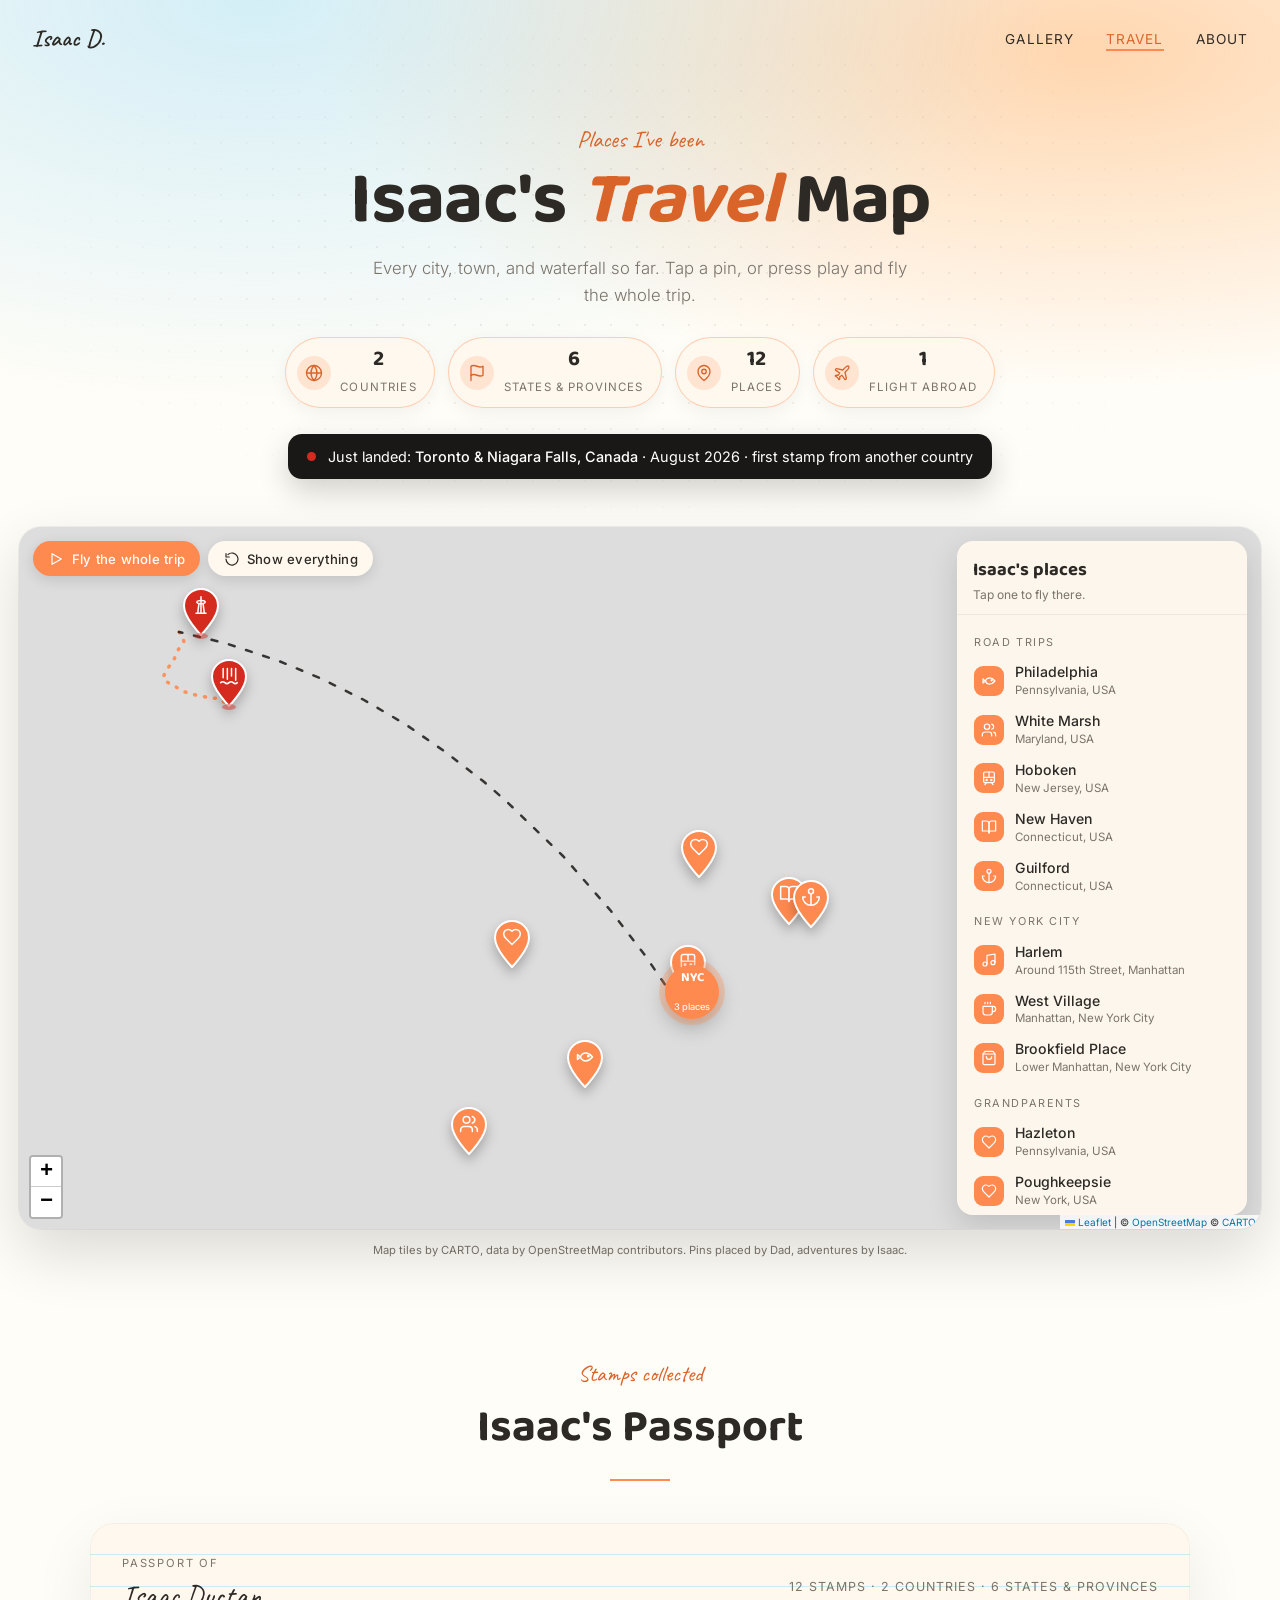
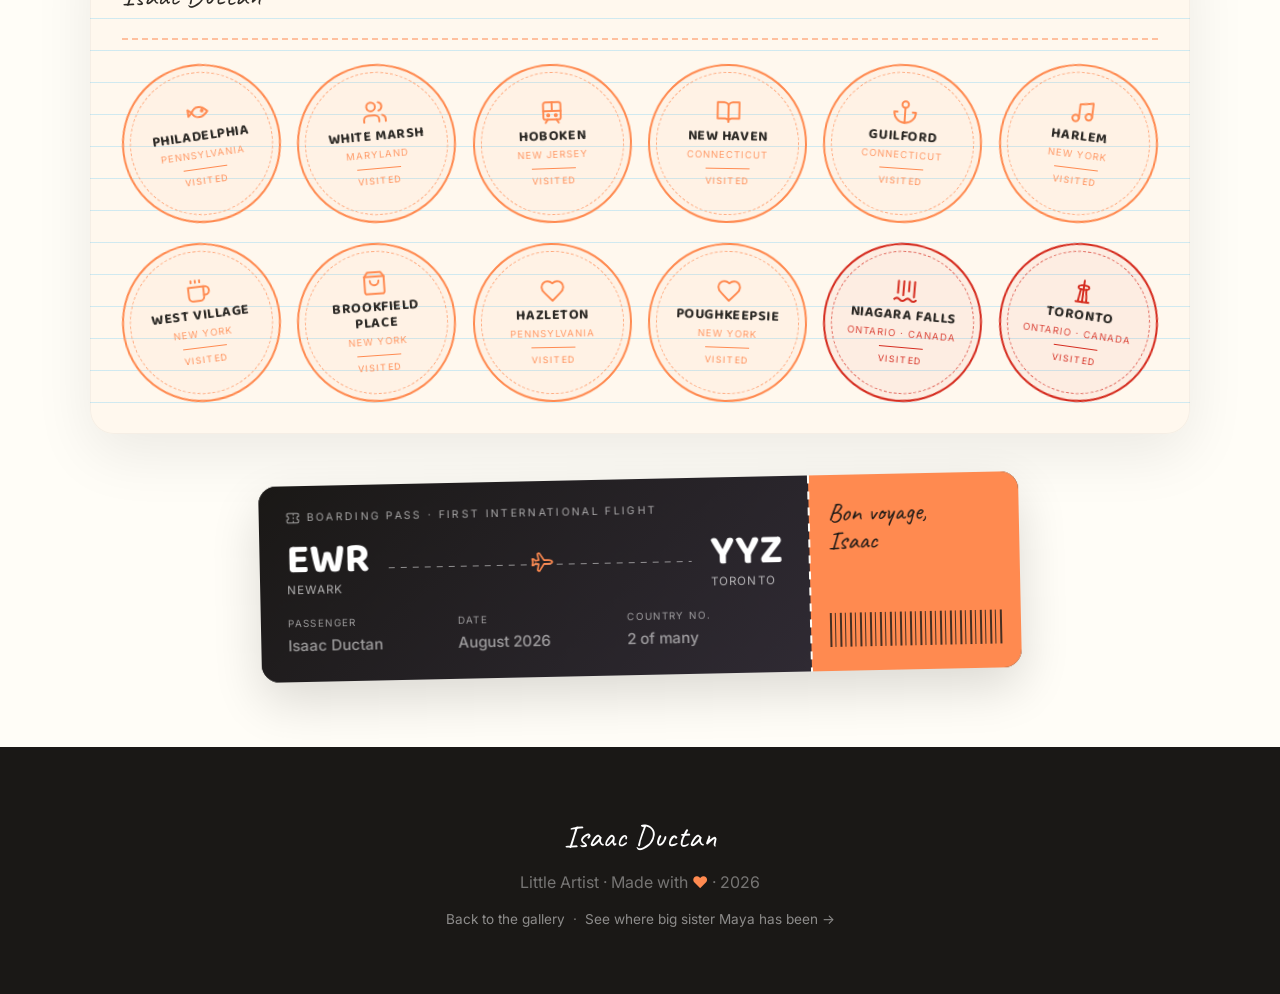
==== commit e60e4752: "Travel map: Philly aquarium first, White Marsh aunt and cousins second, Canada finale last; animated" ====
--- a/travel/index.html
+++ b/travel/index.html
@@ -96,6 +96,9 @@
         .plane-marker svg { width: 30px; height: 30px; transition: none; }
         .airport { width: 30px; height: 30px; border-radius: 50%; background: var(--soft-black); color: #fff; display: grid; place-items: center; box-shadow: 0 0 0 4px rgba(0,0,0,0.12); }
         .flight-path { animation: dash 1.4s linear infinite; }
+        .road-path { animation: dash 1.1s linear infinite; }
+        .car-marker { width: 34px; height: 34px; display: grid; place-items: center; color: var(--soft-black); filter: drop-shadow(0 4px 4px rgba(0,0,0,0.3)); }
+        .car-marker svg { width: 28px; height: 28px; }
         @keyframes dash { to { stroke-dashoffset: -36; } }
 
         /* popups */
@@ -270,11 +273,13 @@
     <script src="vendor/leaflet.js"></script>
     <script>
     const KID = {"name": "Isaac", "soft": "#1a1816", "pin": "#ff8a50"};
-    const ICONS = {"plane": "<path d=\"M17.8 19.2 16 11l3.5-3.5C21 6 21.5 4 21 3c-1-.5-3 0-4.5 1.5L13 8 4.8 6.2c-.5-.1-.9.1-1.1.5l-.3.5c-.2.5-.1 1 .3 1.3L9 12l-2 3H4l-1 1 3 2 2 3 1-1v-3l3-2 3.5 5.3c.3.4.8.5 1.3.3l.5-.2c.4-.3.6-.7.5-1.2z\"/>", "tower": "<path d=\"M12 2v20\"/><ellipse cx=\"12\" cy=\"8.5\" rx=\"5\" ry=\"2\"/><path d=\"M9.5 10.3 8 22M14.5 10.3 16 22M6 22h12\"/>", "waterfall": "<path d=\"M5 3v11M10 3v13M15 3v9M20 3v14\"/><path d=\"M2 20c1.7-1.6 3.3-1.6 5 0s3.3 1.6 5 0 3.3-1.6 5 0 3.3 1.6 5 0\"/>", "spire": "<path d=\"M9 22V9l3-7 3 7v13\"/><path d=\"M5 22h14M9 14h6M12 2v-1\"/>", "briefcase": "<rect x=\"2\" y=\"7\" width=\"20\" height=\"14\" rx=\"2\"/><path d=\"M16 21V5a2 2 0 0 0-2-2h-4a2 2 0 0 0-2 2v16\"/>", "music": "<path d=\"M9 18V5l12-2v13\"/><circle cx=\"6\" cy=\"18\" r=\"3\"/><circle cx=\"18\" cy=\"16\" r=\"3\"/>", "coffee": "<path d=\"M17 8h1a4 4 0 1 1 0 8h-1\"/><path d=\"M3 8h14v9a4 4 0 0 1-4 4H7a4 4 0 0 1-4-4Z\"/><path d=\"M6 2v2M10 2v2M14 2v2\"/>", "bag": "<path d=\"M6 2 3 6v14a2 2 0 0 0 2 2h14a2 2 0 0 0 2-2V6l-3-4Z\"/><path d=\"M3 6h18\"/><path d=\"M16 10a4 4 0 0 1-8 0\"/>", "train": "<rect x=\"4\" y=\"3\" width=\"16\" height=\"16\" rx=\"2\"/><path d=\"M4 11h16M12 3v8M8 19l-2 3M16 19l2 3\"/><circle cx=\"8.5\" cy=\"15\" r=\"1\"/><circle cx=\"15.5\" cy=\"15\" r=\"1\"/>", "book": "<path d=\"M2 3h6a4 4 0 0 1 4 4v14a3 3 0 0 0-3-3H2z\"/><path d=\"M22 3h-6a4 4 0 0 0-4 4v14a3 3 0 0 1 3-3h7z\"/>", "anchor": "<circle cx=\"12\" cy=\"5\" r=\"3\"/><path d=\"M12 22V8\"/><path d=\"M5 12H2a10 10 0 0 0 20 0h-3\"/>", "bell": "<path d=\"M6 8a6 6 0 0 1 12 0c0 7 3 9 3 9H3s3-2 3-9\"/><path d=\"M10.3 21a1.94 1.94 0 0 0 3.4 0\"/>", "pin": "<path d=\"M20 10c0 6-8 12-8 12s-8-6-8-12a8 8 0 0 1 16 0Z\"/><circle cx=\"12\" cy=\"10\" r=\"3\"/>", "heart": "<path d=\"M19 14c1.49-1.46 3-3.21 3-5.5A5.5 5.5 0 0 0 16.5 3c-1.76 0-3 .5-4.5 2-1.5-1.5-2.74-2-4.5-2A5.5 5.5 0 0 0 2 8.5c0 2.3 1.5 4.05 3 5.5l7 7Z\"/>", "globe": "<circle cx=\"12\" cy=\"12\" r=\"10\"/><path d=\"M12 2a14.5 14.5 0 0 0 0 20 14.5 14.5 0 0 0 0-20\"/><path d=\"M2 12h20\"/>", "flag": "<path d=\"M4 15s1-1 4-1 5 2 8 2 4-1 4-1V3s-1 1-4 1-5-2-8-2-4 1-4 1z\"/><path d=\"M4 22v-7\"/>", "map": "<path d=\"M3 6l6-3 6 3 6-3v15l-6 3-6-3-6 3z\"/><path d=\"M9 3v15M15 6v15\"/>", "play": "<path d=\"M6 4l14 8-14 8z\"/>", "stop": "<rect x=\"5\" y=\"5\" width=\"14\" height=\"14\" rx=\"2\"/>", "reset": "<path d=\"M3 12a9 9 0 1 0 3-6.7\"/><path d=\"M3 4v5h5\"/>", "arrow": "<path d=\"M5 12h14M13 6l6 6-6 6\"/>", "stamp": "<path d=\"M5 22h14\"/><path d=\"M19.27 13.73A2.5 2.5 0 0 0 17.5 13h-11A2.5 2.5 0 0 0 4 15.5V17a1 1 0 0 0 1 1h14a1 1 0 0 0 1-1v-1.5c0-.66-.26-1.3-.73-1.77z\"/><path d=\"M14 13V8.5a2 2 0 1 0-4 0V13\"/>", "camera": "<path d=\"M14.5 4h-5L7 7H4a2 2 0 0 0-2 2v9a2 2 0 0 0 2 2h16a2 2 0 0 0 2-2V9a2 2 0 0 0-2-2h-3l-2.5-3z\"/><circle cx=\"12\" cy=\"13\" r=\"3\"/>", "ticket": "<path d=\"M2 9a3 3 0 0 1 0 6v3a2 2 0 0 0 2 2h16a2 2 0 0 0 2-2v-3a3 3 0 0 1 0-6V6a2 2 0 0 0-2-2H4a2 2 0 0 0-2 2Z\"/><path d=\"M13 5v2M13 17v2M13 11v2\"/>"};
-    const PLACES = [{"id": "toronto", "name": "Toronto", "sub": "Ontario, Canada", "lat": 43.6532, "lng": -79.3832, "zoom": 11, "icon": "tower", "group": "canada", "region": "CA-ON", "country": "CA", "kids": ["maya", "isaac"], "blurb": "We flew here. A whole new country with a giant tower, a lake as big as an ocean, and streetcars.", "badges": ["First trip abroad", "August 2026"]}, {"id": "niagara", "name": "Niagara Falls", "sub": "Ontario, Canada", "lat": 43.0828, "lng": -79.0742, "zoom": 13, "icon": "waterfall", "group": "canada", "region": "CA-ON", "country": "CA", "kids": ["maya", "isaac"], "blurb": "The biggest, loudest waterfall we have ever seen. You can feel the mist on your face from far away.", "badges": ["August 2026"]}, {"id": "harlem", "name": "Harlem", "sub": "Around 115th Street, Manhattan", "lat": 40.8015, "lng": -73.95, "zoom": 14, "icon": "music", "group": "nyc", "region": "US-NY", "country": "US", "kids": ["maya", "isaac"], "blurb": "Uptown Manhattan, brownstones and big wide avenues.", "badges": []}, {"id": "westvillage", "name": "West Village", "sub": "Manhattan, New York City", "lat": 40.7358, "lng": -74.0036, "zoom": 14, "icon": "coffee", "group": "nyc", "region": "US-NY", "country": "US", "kids": ["maya", "isaac"], "blurb": "Winding little streets, cafes, and stoops to sit on.", "badges": []}, {"id": "brookfield", "name": "Brookfield Place", "sub": "Lower Manhattan, New York City", "lat": 40.713, "lng": -74.0155, "zoom": 15, "icon": "bag", "group": "nyc", "region": "US-NY", "country": "US", "kids": ["maya", "isaac"], "blurb": "The glass mall right on the Hudson River, with the palm trees inside.", "badges": []}, {"id": "hoboken", "name": "Hoboken", "sub": "New Jersey, USA", "lat": 40.744, "lng": -74.0324, "zoom": 13, "icon": "train", "group": "northeast", "region": "US-NJ", "country": "US", "kids": ["maya", "isaac"], "blurb": "Right across the river, with the best view of the whole New York skyline.", "badges": []}, {"id": "newhaven", "name": "New Haven", "sub": "Connecticut, USA", "lat": 41.3083, "lng": -72.9279, "zoom": 12, "icon": "book", "group": "northeast", "region": "US-CT", "country": "US", "kids": ["maya", "isaac"], "blurb": "A college town on the Connecticut coast.", "badges": []}, {"id": "guilford", "name": "Guilford", "sub": "Connecticut, USA", "lat": 41.289, "lng": -72.6818, "zoom": 12, "icon": "anchor", "group": "northeast", "region": "US-CT", "country": "US", "kids": ["maya", "isaac"], "blurb": "A little shoreline town with a big green in the middle.", "badges": []}, {"id": "philly", "name": "Philadelphia", "sub": "Pennsylvania, USA", "lat": 39.9526, "lng": -75.1652, "zoom": 12, "icon": "bell", "group": "northeast", "region": "US-PA", "country": "US", "kids": ["maya", "isaac"], "blurb": "The city of the Liberty Bell and the famous museum steps.", "badges": []}, {"id": "whitemarsh", "name": "White Marsh", "sub": "Maryland, USA", "lat": 39.3821, "lng": -76.4455, "zoom": 12, "icon": "pin", "group": "northeast", "region": "US-MD", "country": "US", "kids": ["maya", "isaac"], "blurb": "Our farthest stop south so far, down in Maryland.", "badges": ["Farthest south"]}, {"id": "hazleton", "name": "Hazleton", "sub": "Pennsylvania, USA", "lat": 40.9584, "lng": -75.9746, "zoom": 12, "icon": "heart", "group": "grandparents", "region": "US-PA", "country": "US", "kids": ["maya", "isaac"], "blurb": "Visiting the grandparents up in the Pennsylvania mountains.", "badges": ["Grandparents"]}, {"id": "poughkeepsie", "name": "Poughkeepsie", "sub": "New York, USA", "lat": 41.7004, "lng": -73.921, "zoom": 12, "icon": "heart", "group": "grandparents", "region": "US-NY", "country": "US", "kids": ["maya", "isaac"], "blurb": "Visiting the grandparents up the Hudson River.", "badges": ["Grandparents"]}];
+    const ICONS = {"plane": "<path d=\"M17.8 19.2 16 11l3.5-3.5C21 6 21.5 4 21 3c-1-.5-3 0-4.5 1.5L13 8 4.8 6.2c-.5-.1-.9.1-1.1.5l-.3.5c-.2.5-.1 1 .3 1.3L9 12l-2 3H4l-1 1 3 2 2 3 1-1v-3l3-2 3.5 5.3c.3.4.8.5 1.3.3l.5-.2c.4-.3.6-.7.5-1.2z\"/>", "tower": "<path d=\"M12 2v20\"/><ellipse cx=\"12\" cy=\"8.5\" rx=\"5\" ry=\"2\"/><path d=\"M9.5 10.3 8 22M14.5 10.3 16 22M6 22h12\"/>", "waterfall": "<path d=\"M5 3v11M10 3v13M15 3v9M20 3v14\"/><path d=\"M2 20c1.7-1.6 3.3-1.6 5 0s3.3 1.6 5 0 3.3-1.6 5 0 3.3 1.6 5 0\"/>", "spire": "<path d=\"M9 22V9l3-7 3 7v13\"/><path d=\"M5 22h14M9 14h6M12 2v-1\"/>", "briefcase": "<rect x=\"2\" y=\"7\" width=\"20\" height=\"14\" rx=\"2\"/><path d=\"M16 21V5a2 2 0 0 0-2-2h-4a2 2 0 0 0-2 2v16\"/>", "music": "<path d=\"M9 18V5l12-2v13\"/><circle cx=\"6\" cy=\"18\" r=\"3\"/><circle cx=\"18\" cy=\"16\" r=\"3\"/>", "coffee": "<path d=\"M17 8h1a4 4 0 1 1 0 8h-1\"/><path d=\"M3 8h14v9a4 4 0 0 1-4 4H7a4 4 0 0 1-4-4Z\"/><path d=\"M6 2v2M10 2v2M14 2v2\"/>", "bag": "<path d=\"M6 2 3 6v14a2 2 0 0 0 2 2h14a2 2 0 0 0 2-2V6l-3-4Z\"/><path d=\"M3 6h18\"/><path d=\"M16 10a4 4 0 0 1-8 0\"/>", "train": "<rect x=\"4\" y=\"3\" width=\"16\" height=\"16\" rx=\"2\"/><path d=\"M4 11h16M12 3v8M8 19l-2 3M16 19l2 3\"/><circle cx=\"8.5\" cy=\"15\" r=\"1\"/><circle cx=\"15.5\" cy=\"15\" r=\"1\"/>", "book": "<path d=\"M2 3h6a4 4 0 0 1 4 4v14a3 3 0 0 0-3-3H2z\"/><path d=\"M22 3h-6a4 4 0 0 0-4 4v14a3 3 0 0 1 3-3h7z\"/>", "anchor": "<circle cx=\"12\" cy=\"5\" r=\"3\"/><path d=\"M12 22V8\"/><path d=\"M5 12H2a10 10 0 0 0 20 0h-3\"/>", "bell": "<path d=\"M6 8a6 6 0 0 1 12 0c0 7 3 9 3 9H3s3-2 3-9\"/><path d=\"M10.3 21a1.94 1.94 0 0 0 3.4 0\"/>", "pin": "<path d=\"M20 10c0 6-8 12-8 12s-8-6-8-12a8 8 0 0 1 16 0Z\"/><circle cx=\"12\" cy=\"10\" r=\"3\"/>", "heart": "<path d=\"M19 14c1.49-1.46 3-3.21 3-5.5A5.5 5.5 0 0 0 16.5 3c-1.76 0-3 .5-4.5 2-1.5-1.5-2.74-2-4.5-2A5.5 5.5 0 0 0 2 8.5c0 2.3 1.5 4.05 3 5.5l7 7Z\"/>", "globe": "<circle cx=\"12\" cy=\"12\" r=\"10\"/><path d=\"M12 2a14.5 14.5 0 0 0 0 20 14.5 14.5 0 0 0 0-20\"/><path d=\"M2 12h20\"/>", "flag": "<path d=\"M4 15s1-1 4-1 5 2 8 2 4-1 4-1V3s-1 1-4 1-5-2-8-2-4 1-4 1z\"/><path d=\"M4 22v-7\"/>", "fish": "<path d=\"M6.5 12c.9-2.4 2.9-4.7 6.5-4.7 3 0 5.6 1.9 8 4.7-2.4 2.8-5 4.7-8 4.7-3.6 0-5.6-2.3-6.5-4.7z\"/><path d=\"M6.5 12 3 9v6l3.5-3z\"/><circle cx=\"16\" cy=\"11\" r=\"0.8\" fill=\"currentColor\"/>", "users": "<path d=\"M16 21v-2a4 4 0 0 0-4-4H6a4 4 0 0 0-4 4v2\"/><circle cx=\"9\" cy=\"7\" r=\"4\"/><path d=\"M22 21v-2a4 4 0 0 0-3-3.87\"/><path d=\"M16 3.13a4 4 0 0 1 0 7.75\"/>", "car": "<path d=\"M19 17h2c.6 0 1-.4 1-1v-3c0-.9-.7-1.7-1.5-1.9C18.7 10.6 16 10 16 10s-1.3-1.4-2.2-2.3c-.5-.4-1.1-.7-1.8-.7H5c-.6 0-1.1.4-1.4.9l-1.4 2.9A3.7 3.7 0 0 0 2 12v4c0 .6.4 1 1 1h2\"/><circle cx=\"7\" cy=\"17\" r=\"2\"/><path d=\"M9 17h6\"/><circle cx=\"17\" cy=\"17\" r=\"2\"/>", "map": "<path d=\"M3 6l6-3 6 3 6-3v15l-6 3-6-3-6 3z\"/><path d=\"M9 3v15M15 6v15\"/>", "play": "<path d=\"M6 4l14 8-14 8z\"/>", "stop": "<rect x=\"5\" y=\"5\" width=\"14\" height=\"14\" rx=\"2\"/>", "reset": "<path d=\"M3 12a9 9 0 1 0 3-6.7\"/><path d=\"M3 4v5h5\"/>", "arrow": "<path d=\"M5 12h14M13 6l6 6-6 6\"/>", "stamp": "<path d=\"M5 22h14\"/><path d=\"M19.27 13.73A2.5 2.5 0 0 0 17.5 13h-11A2.5 2.5 0 0 0 4 15.5V17a1 1 0 0 0 1 1h14a1 1 0 0 0 1-1v-1.5c0-.66-.26-1.3-.73-1.77z\"/><path d=\"M14 13V8.5a2 2 0 1 0-4 0V13\"/>", "camera": "<path d=\"M14.5 4h-5L7 7H4a2 2 0 0 0-2 2v9a2 2 0 0 0 2 2h16a2 2 0 0 0 2-2V9a2 2 0 0 0-2-2h-3l-2.5-3z\"/><circle cx=\"12\" cy=\"13\" r=\"3\"/>", "ticket": "<path d=\"M2 9a3 3 0 0 1 0 6v3a2 2 0 0 0 2 2h16a2 2 0 0 0 2-2v-3a3 3 0 0 1 0-6V6a2 2 0 0 0-2-2H4a2 2 0 0 0-2 2Z\"/><path d=\"M13 5v2M13 17v2M13 11v2\"/>"};
+    const PLACES = [{"id": "philly", "name": "Philadelphia", "sub": "Pennsylvania, USA", "lat": 39.9526, "lng": -75.1652, "zoom": 12, "icon": "fish", "group": "roadtrips", "region": "US-PA", "country": "US", "kids": ["maya", "isaac"], "blurb": "Trip number one. We went to the aquarium and watched the sharks and the big fish swim right over our heads.", "badges": ["First trip", "Aquarium"]}, {"id": "whitemarsh", "name": "White Marsh", "sub": "Maryland, USA", "lat": 39.3821, "lng": -76.4455, "zoom": 12, "icon": "users", "group": "roadtrips", "region": "US-MD", "country": "US", "kids": ["maya", "isaac"], "blurb": "Down to Maryland to visit our aunt and our cousins. Our farthest stop south so far.", "badges": ["Aunt & cousins", "Farthest south"]}, {"id": "hoboken", "name": "Hoboken", "sub": "New Jersey, USA", "lat": 40.744, "lng": -74.0324, "zoom": 13, "icon": "train", "group": "roadtrips", "region": "US-NJ", "country": "US", "kids": ["maya", "isaac"], "blurb": "Right across the river, with the best view of the whole New York skyline.", "badges": []}, {"id": "newhaven", "name": "New Haven", "sub": "Connecticut, USA", "lat": 41.3083, "lng": -72.9279, "zoom": 12, "icon": "book", "group": "roadtrips", "region": "US-CT", "country": "US", "kids": ["maya", "isaac"], "blurb": "A college town on the Connecticut coast.", "badges": []}, {"id": "guilford", "name": "Guilford", "sub": "Connecticut, USA", "lat": 41.289, "lng": -72.6818, "zoom": 12, "icon": "anchor", "group": "roadtrips", "region": "US-CT", "country": "US", "kids": ["maya", "isaac"], "blurb": "A little shoreline town with a big green in the middle.", "badges": []}, {"id": "harlem", "name": "Harlem", "sub": "Around 115th Street, Manhattan", "lat": 40.8015, "lng": -73.95, "zoom": 14, "icon": "music", "group": "nyc", "region": "US-NY", "country": "US", "kids": ["maya", "isaac"], "blurb": "Uptown Manhattan, brownstones and big wide avenues.", "badges": []}, {"id": "westvillage", "name": "West Village", "sub": "Manhattan, New York City", "lat": 40.7358, "lng": -74.0036, "zoom": 14, "icon": "coffee", "group": "nyc", "region": "US-NY", "country": "US", "kids": ["maya", "isaac"], "blurb": "Winding little streets, cafes, and stoops to sit on.", "badges": []}, {"id": "brookfield", "name": "Brookfield Place", "sub": "Lower Manhattan, New York City", "lat": 40.713, "lng": -74.0155, "zoom": 15, "icon": "bag", "group": "nyc", "region": "US-NY", "country": "US", "kids": ["maya", "isaac"], "blurb": "The glass mall right on the Hudson River, with the palm trees inside.", "badges": []}, {"id": "hazleton", "name": "Hazleton", "sub": "Pennsylvania, USA", "lat": 40.9584, "lng": -75.9746, "zoom": 12, "icon": "heart", "group": "grandparents", "region": "US-PA", "country": "US", "kids": ["maya", "isaac"], "blurb": "Visiting the grandparents up in the Pennsylvania mountains.", "badges": ["Grandparents"]}, {"id": "poughkeepsie", "name": "Poughkeepsie", "sub": "New York, USA", "lat": 41.7004, "lng": -73.921, "zoom": 12, "icon": "heart", "group": "grandparents", "region": "US-NY", "country": "US", "kids": ["maya", "isaac"], "blurb": "Visiting the grandparents up the Hudson River.", "badges": ["Grandparents"]}, {"id": "niagara", "name": "Niagara Falls", "sub": "Ontario, Canada", "lat": 43.0828, "lng": -79.0742, "zoom": 13, "icon": "waterfall", "group": "canada", "region": "CA-ON", "country": "CA", "kids": ["maya", "isaac"], "blurb": "Straight from the airport by car. The biggest, loudest waterfall we have ever seen; you can feel the mist on your face from far away.", "badges": ["August 2026", "Road trip from the airport"]}, {"id": "toronto", "name": "Toronto", "sub": "Ontario, Canada", "lat": 43.6532, "lng": -79.3832, "zoom": 11, "icon": "tower", "group": "canada", "region": "CA-ON", "country": "CA", "kids": ["maya", "isaac"], "blurb": "We flew here. A whole new country with a giant tower, a lake as big as an ocean, and streetcars.", "badges": ["First trip abroad", "August 2026"]}];
     const EWR = {"id": "ewr", "name": "Newark Liberty Airport", "sub": "New Jersey, USA", "lat": 40.6895, "lng": -74.1745, "icon": "plane", "region": "US-NJ", "country": "US", "blurb": "Where the very first international trip took off. Passport ready, snacks packed."};
-    const GROUPS = [["canada", "Canada"], ["nyc", "New York City"], ["northeast", "Northeast road trips"], ["grandparents", "Grandparents"]];
-    const TOUR = ["toronto", "niagara", "poughkeepsie", "hazleton", "newhaven", "guilford", "hoboken", "harlem", "westvillage", "brookfield", "philly", "whitemarsh"];
+    const YYZ = {"id": "yyz", "name": "Toronto Pearson Airport", "sub": "Ontario, Canada", "lat": 43.6777, "lng": -79.6248, "icon": "plane", "region": "CA-ON", "country": "CA", "blurb": "Touchdown in Canada. Passports stamped, bags grabbed, and straight into the car for Niagara Falls."};
+    const ROAD_PTS = [[43.6777, -79.6248], [43.64, -79.59], [43.6, -79.57], [43.53, -79.64], [43.45, -79.69], [43.37, -79.77], [43.315, -79.805], [43.285, -79.77], [43.235, -79.66], [43.2, -79.56], [43.17, -79.43], [43.155, -79.28], [43.135, -79.17], [43.1, -79.1], [43.0828, -79.0742]];
+    const GROUPS = [["roadtrips", "Road trips"], ["nyc", "New York City"], ["grandparents", "Grandparents"], ["canada", "Canada"]];
+    const TOUR = ["philly", "whitemarsh", "hoboken", "newhaven", "guilford", "harlem", "westvillage", "brookfield", "hazleton", "poughkeepsie"];
     const REGION_NAMES = {"US-NJ": "New Jersey", "US-NY": "New York", "US-CT": "Connecticut", "US-PA": "Pennsylvania", "US-MD": "Maryland", "CA-ON": "Ontario"};
 
     const ic = (n, s = 20, cls = '') => `<svg class="ic ${cls}" width="${s}" height="${s}" viewBox="0 0 24 24" fill="none" stroke="currentColor" stroke-width="1.8" stroke-linecap="round" stroke-linejoin="round" aria-hidden="true">${ICONS[n]}</svg>`;
@@ -346,7 +351,7 @@
         if (nyc.length && z < 10) { if (!map.hasLayer(nycCluster)) nycCluster.addTo(map); }
         else if (map.hasLayer(nycCluster)) map.removeLayer(nycCluster);
         // the airport sits under the NYC bubble when zoomed out
-        if (z >= 10 || touring) { if (!map.hasLayer(airport)) airport.addTo(map); } else if (map.hasLayer(airport)) map.removeLayer(airport);
+        [airport, yyz].forEach(a => { if (z >= 10 || touring) { if (!map.hasLayer(a)) a.addTo(map); } else if (map.hasLayer(a)) map.removeLayer(a); });
     }
     map.on('zoomend', layoutMarkers);
 
@@ -360,7 +365,15 @@
         for (let i = 0; i <= n; i++) { const t = i / n, u = 1 - t; pts.push([u * u * a[0] + 2 * u * t * cx + t * t * b[0], u * u * a[1] + 2 * u * t * cy + t * t * b[1]]); }
         return pts;
     }
-    const ARC = arc([EWR.lat, EWR.lng], [toronto.lat, toronto.lng]);
+    const ARC = arc([EWR.lat, EWR.lng], [YYZ.lat, YYZ.lng]);
+    // road: interpolate between highway waypoints so the car glides instead of jumping
+    const ROAD = [];
+    for (let i = 0; i < ROAD_PTS.length - 1; i++) { const a = ROAD_PTS[i], b = ROAD_PTS[i + 1]; for (let k = 0; k < 8; k++) { const t = k / 8; ROAD.push([a[0] + (b[0] - a[0]) * t, a[1] + (b[1] - a[1]) * t]); } }
+    ROAD.push(ROAD_PTS[ROAD_PTS.length - 1]);
+    L.polyline(ROAD, { color: KID.pin, weight: 3.5, opacity: 0.9, dashArray: '1 9', lineCap: 'round', className: 'road-path' }).addTo(map);
+    const yyz = L.marker([YYZ.lat, YYZ.lng], { icon: L.divIcon({ className: '', html: `<div class="airport">${ic('plane', 16)}</div>`, iconSize: [30, 30], iconAnchor: [15, 15], popupAnchor: [0, -18] }), title: YYZ.name })
+        .bindPopup(popupHtml({ ...YYZ, badges: ['Landing', 'August 2026'] }), { closeButton: false, autoPanPaddingTopLeft: [20, 70] });
+    const car = L.marker(ROAD[0], { icon: L.divIcon({ className: '', html: `<div class="car-marker"><span id="carRot" style="display:inline-block">${ic('car', 28)}</span></div>`, iconSize: [34, 34], iconAnchor: [17, 17] }), zIndexOffset: 1000, interactive: false });
     L.polyline(ARC, { color: KID.soft, weight: 2.5, opacity: 0.85, dashArray: '6 12', className: 'flight-path' }).addTo(map);
     const airport = L.marker([EWR.lat, EWR.lng], { icon: L.divIcon({ className: '', html: `<div class="airport">${ic('plane', 16)}</div>`, iconSize: [30, 30], iconAnchor: [15, 15], popupAnchor: [0, -18] }), title: EWR.name })
         .bindPopup(popupHtml({ ...EWR, badges: ['Take-off'], country: 'US' }), { closeButton: false, autoPanPaddingTopLeft: [20, 70] });
@@ -384,7 +397,7 @@
     }
 
     // ---------- fit everything
-    const allBounds = L.latLngBounds([[EWR.lat, EWR.lng], ...PLACES.map(p => [p.lat, p.lng])]);
+    const allBounds = L.latLngBounds([[EWR.lat, EWR.lng], [YYZ.lat, YYZ.lng], ...PLACES.map(p => [p.lat, p.lng])]);
     function fitAll(animate) { map.fitBounds(allBounds, { paddingTopLeft: [40, 70], paddingBottomRight: [window.innerWidth > 860 ? 330 : 40, 40], animate }); }
     fitAll(false); layoutMarkers();
     document.getElementById('resetBtn').addEventListener('click', () => { stopTour(); map.closePopup(); setActive(null); fitAll(true); });
@@ -392,14 +405,15 @@
     // ---------- the tour: take off, fly the arc, then hop every pin
     const tourBtn = document.getElementById('tourBtn');
     function bearing(a, b) { const y = b[1] - a[1], x = b[0] - a[0]; return Math.atan2(y, x) * 180 / Math.PI; }
-    async function flyArc(ms, token) {
-        plane.addTo(map); const rot = document.getElementById('planeRot'); const t0 = performance.now();
+    // move a marker along a list of points over ms, rotating its icon to the direction of travel
+    async function travel(marker, rotId, pts, ms, angleOffset, token) {
+        marker.setLatLng(pts[0]); marker.addTo(map); const rot = document.getElementById(rotId); const t0 = performance.now();
         return new Promise(res => {
             const step = t => {
-                if (token !== tourToken) { map.removeLayer(plane); return res(); }
-                const k = Math.min(1, (t - t0) / ms), i = Math.min(ARC.length - 2, Math.floor(k * (ARC.length - 1)));
-                plane.setLatLng(ARC[i]); if (rot) rot.style.transform = `rotate(${bearing(ARC[i], ARC[i + 1]) - 45}deg)`; rot && (rot.style.display = 'inline-block');
-                if (k < 1) requestAnimationFrame(step); else { setTimeout(() => map.removeLayer(plane), 600); res(); }
+                if (token !== tourToken) { map.removeLayer(marker); return res(); }
+                const k = Math.min(1, (t - t0) / ms), i = Math.min(pts.length - 2, Math.floor(k * (pts.length - 1)));
+                marker.setLatLng(pts[i]); if (rot) rot.style.transform = `rotate(${bearing(pts[i], pts[i + 1]) + angleOffset}deg)`;
+                if (k < 1) requestAnimationFrame(step); else { setTimeout(() => map.removeLayer(marker), 600); res(); }
             };
             requestAnimationFrame(step);
         });
@@ -409,21 +423,29 @@
         tourBtn.classList.add('on'); tourBtn.innerHTML = ic('stop', 16) + ' Stop the tour';
         document.getElementById('mapsection').scrollIntoView({ behavior: 'smooth', block: 'center' });
         map.closePopup(); setActive(null);
-        map.flyTo([EWR.lat, EWR.lng], 10, { duration: 1.6 }); await sleep(1700); if (token !== tourToken) return;
-        layoutMarkers(); airport.openPopup(); await sleep(1500); if (token !== tourToken) return; map.closePopup();
-        map.flyTo([(EWR.lat + toronto.lat) / 2, (EWR.lng + toronto.lng) / 2 - 0.3], 7, { duration: 2.2 });
-        await flyArc(4200, token); if (token !== tourToken) return;
-        for (const id of TOUR) {
-            if (token !== tourToken) return;
-            const p = byId[id]; if (!p) continue;
+        const visit = async id => {
+            const p = byId[id]; if (!p) return;
             setActive(id); document.querySelector(`.place[data-id="${id}"]`)?.scrollIntoView({ block: 'nearest' });
             map.flyTo([p.lat, p.lng], p.zoom, { duration: 1.7 }); await sleep(1800); if (token !== tourToken) return;
             layoutMarkers(); markers[id].openPopup(); await sleep(2600);
-        }
+        };
+        for (const id of TOUR) { if (token !== tourToken) return; await visit(id); }
         if (token !== tourToken) return;
+        // ---- the Canada finale: take off, fly, land, drive to the falls, end in Toronto
+        map.closePopup(); setActive(null);
+        map.flyTo([EWR.lat, EWR.lng], 10, { duration: 1.6 }); await sleep(1700); if (token !== tourToken) return;
+        layoutMarkers(); airport.openPopup(); await sleep(1500); if (token !== tourToken) return; map.closePopup();
+        map.flyTo([(EWR.lat + YYZ.lat) / 2, (EWR.lng + YYZ.lng) / 2 - 0.3], 7, { duration: 2.2 });
+        await travel(plane, 'planeRot', ARC, 4200, -45, token); if (token !== tourToken) return;
+        map.flyTo([YYZ.lat, YYZ.lng], 11, { duration: 1.4 }); await sleep(1500); if (token !== tourToken) return;
+        layoutMarkers(); yyz.openPopup(); await sleep(2000); if (token !== tourToken) return; map.closePopup();
+        map.flyTo([43.36, -79.42], 10, { duration: 1.6 });
+        await travel(car, 'carRot', ROAD, 5000, 0, token); if (token !== tourToken) return;
+        if (byId.niagara) await visit('niagara'); if (token !== tourToken) return;
+        if (byId.toronto) await visit('toronto'); if (token !== tourToken) return;
         map.closePopup(); setActive(null); fitAll(true); stopTour();
     }
-    function stopTour() { if (!touring) return; touring = false; tourToken++; layoutMarkers(); tourBtn.classList.remove('on'); tourBtn.innerHTML = ic('play', 16) + ' Fly the whole trip'; if (map.hasLayer(plane)) map.removeLayer(plane); }
+    function stopTour() { if (!touring) return; touring = false; tourToken++; layoutMarkers(); tourBtn.classList.remove('on'); tourBtn.innerHTML = ic('play', 16) + ' Fly the whole trip'; [plane, car].forEach(m => { if (map.hasLayer(m)) map.removeLayer(m); }); }
     tourBtn.addEventListener('click', () => touring ? stopTour() : startTour());
 
     // ---------- passport stamps
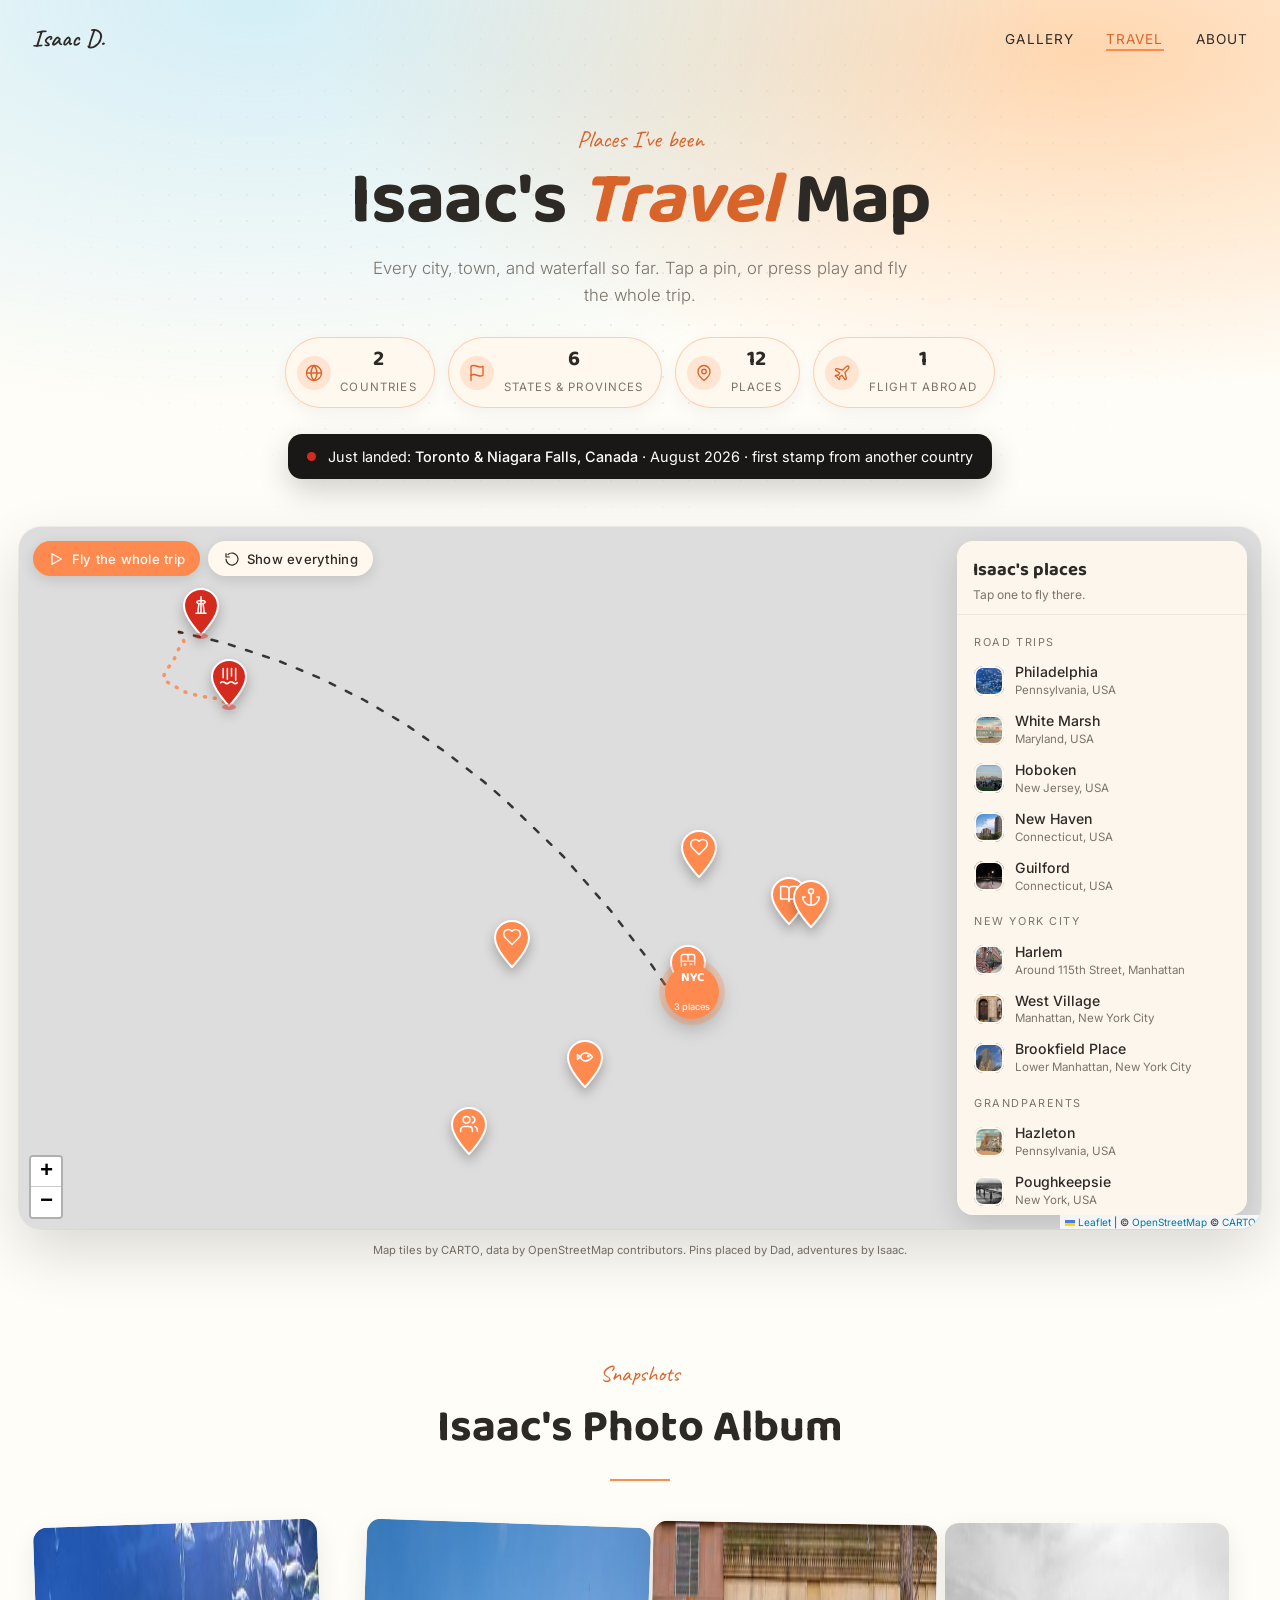
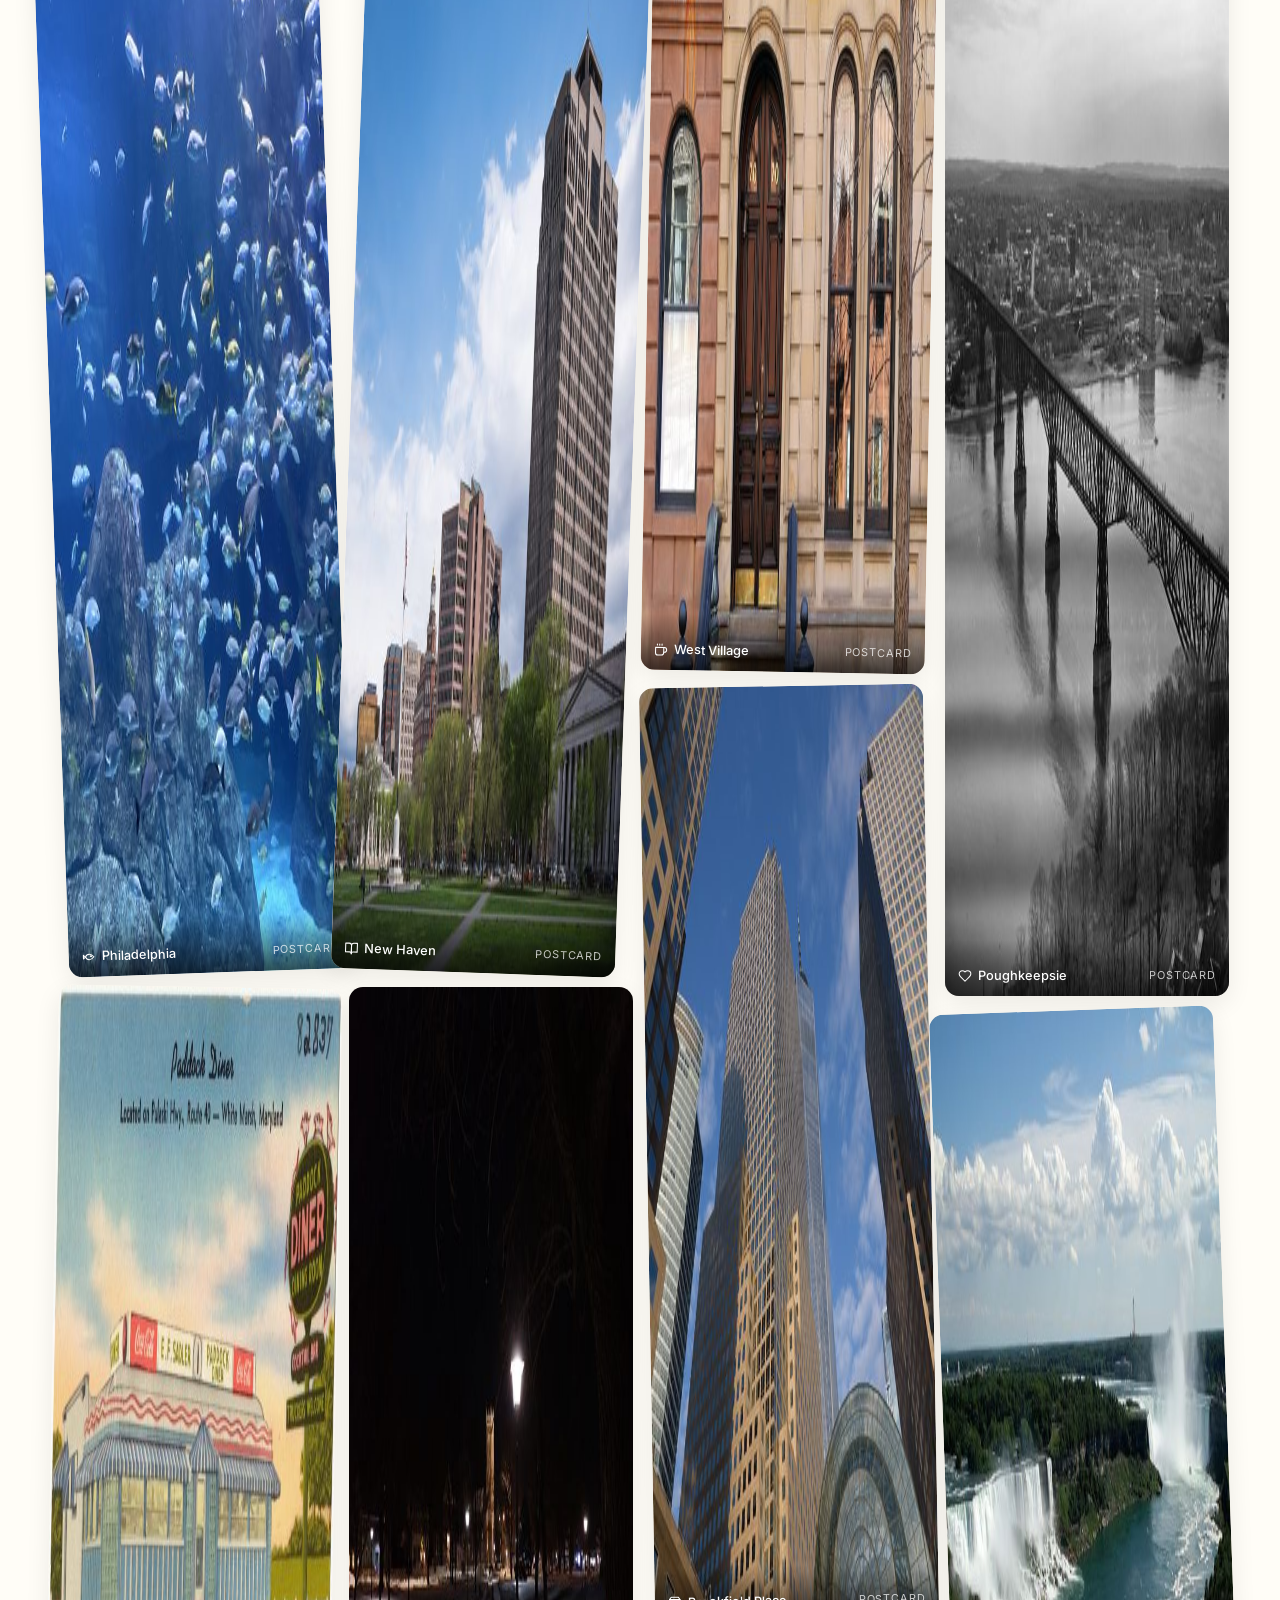
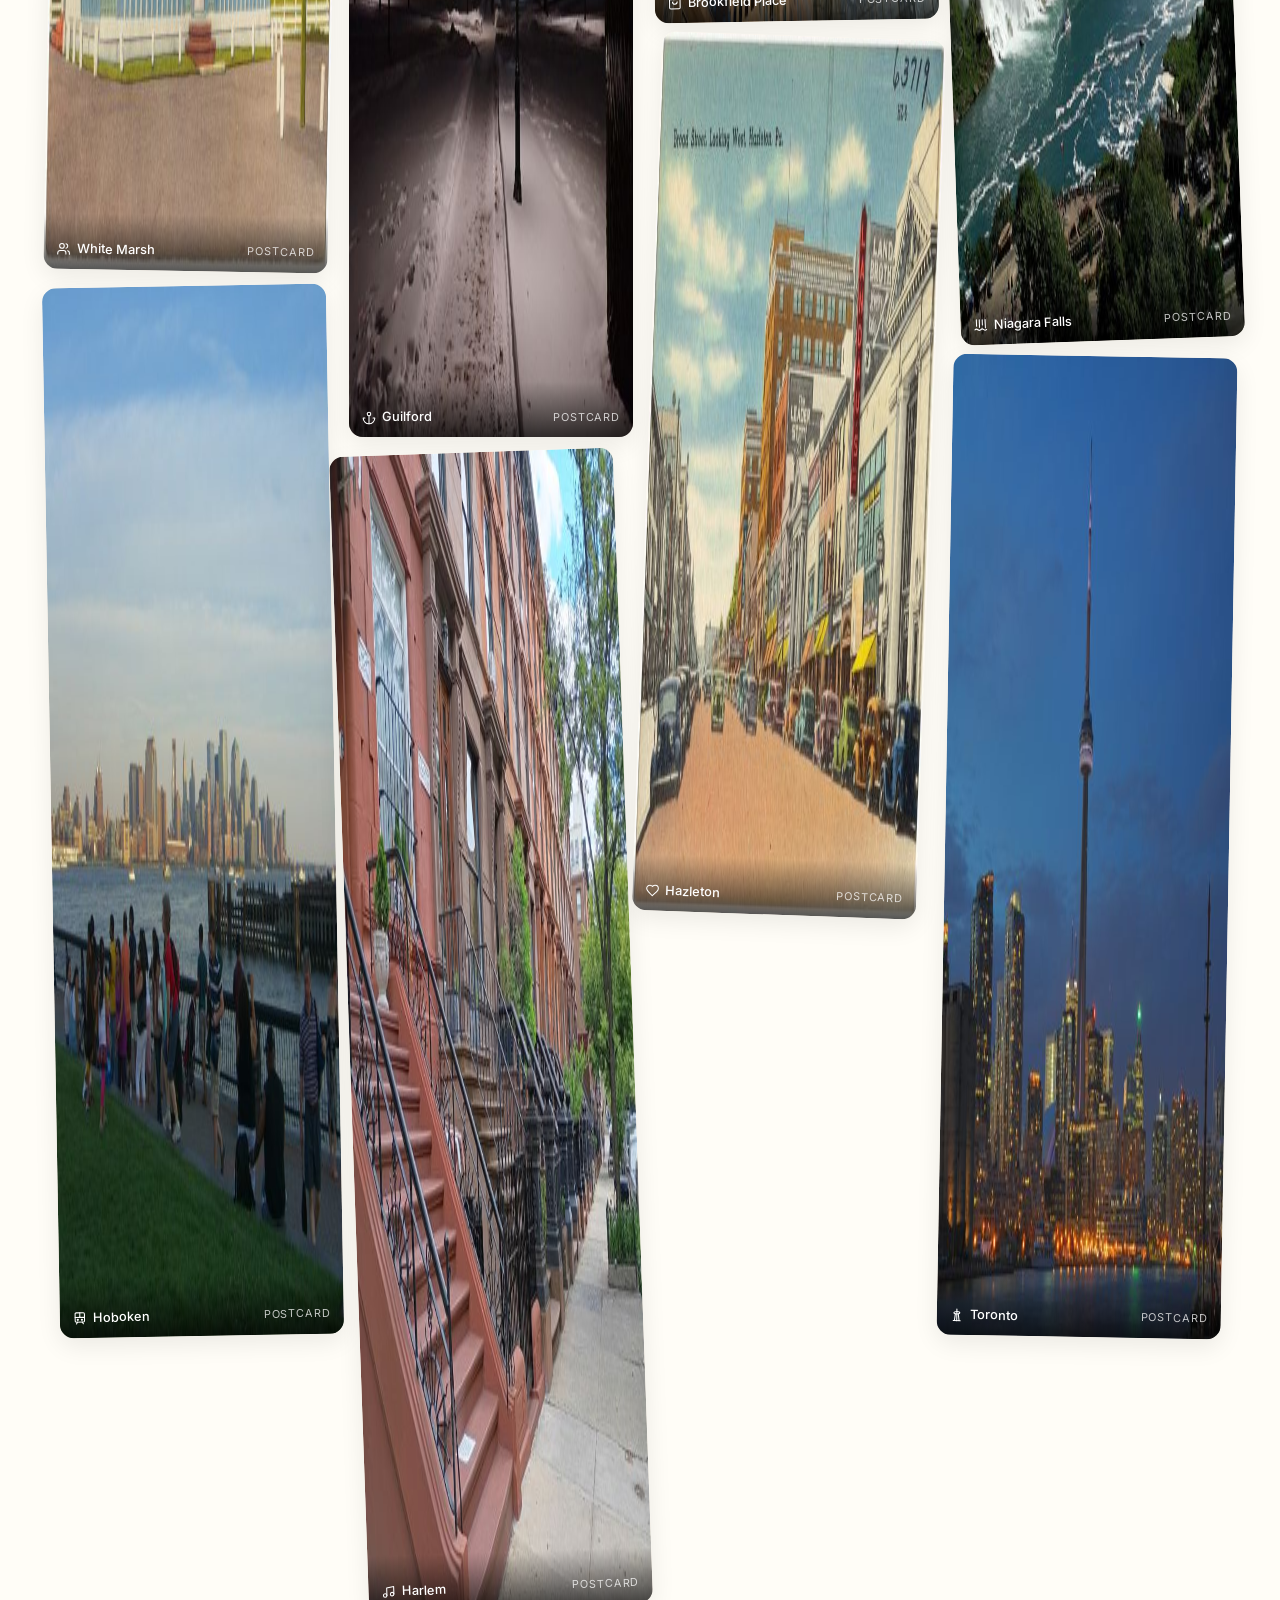
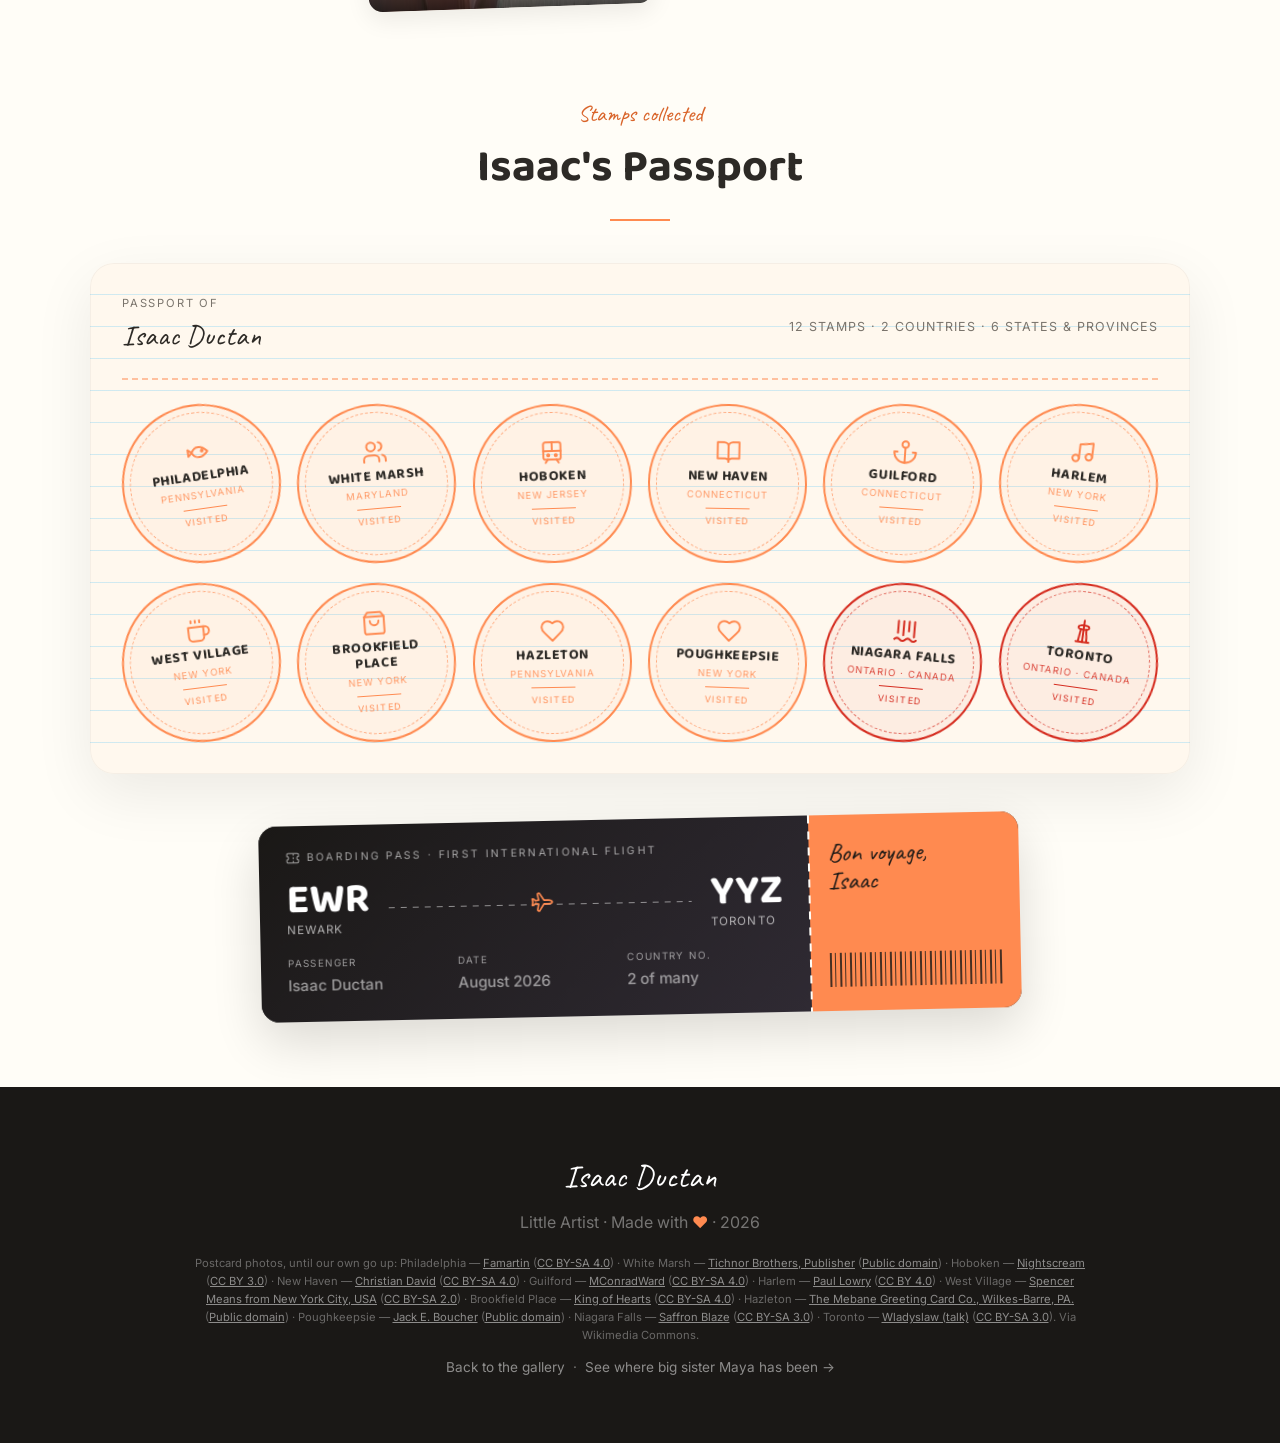
==== commit 0c409d2d: "Travel map: photos at every stop (postcards for now, family photos via pull_photos), photo album + l" ====
--- a/travel/index.html
+++ b/travel/index.html
@@ -98,7 +98,7 @@
         .flight-path { animation: dash 1.4s linear infinite; }
         .road-path { animation: dash 1.1s linear infinite; }
         .car-marker { width: 34px; height: 34px; display: grid; place-items: center; color: var(--soft-black); filter: drop-shadow(0 4px 4px rgba(0,0,0,0.3)); }
-        .car-marker svg { width: 28px; height: 28px; }
+        .car-marker svg { width: 32px; height: 32px; stroke-width: 2.2; }
         @keyframes dash { to { stroke-dashoffset: -36; } }
 
         /* popups */
@@ -117,6 +117,38 @@
         .badge.ca { background: rgba(213,43,30,0.12); color: var(--canada); }
         .leaflet-container { font-family: var(--body); }
         .leaflet-control-attribution { font-size: 10px; background: rgba(255,255,255,0.75); }
+
+        /* ===== PHOTOS ===== */
+        .pp-photos { position: relative; margin: -1rem -1.1rem 0.8rem; border-radius: 16px 16px 0 0; overflow: hidden; background: #ddd; aspect-ratio: 4 / 3; cursor: zoom-in; }
+        .pp-photos img { width: 100%; height: 100%; object-fit: cover; display: block; }
+        .pp-photos .n { position: absolute; right: 8px; bottom: 8px; font-size: 0.66rem; font-weight: 600; background: rgba(0,0,0,0.6); color: #fff; padding: 0.15rem 0.5rem; border-radius: 999px; display: flex; align-items: center; gap: 0.3rem; }
+        .pp-photos .tag { position: absolute; left: 8px; top: 8px; font-size: 0.6rem; letter-spacing: 0.1em; text-transform: uppercase; background: rgba(255,255,255,0.85); color: var(--ink); padding: 0.15rem 0.5rem; border-radius: 999px; }
+        .place .chip.thumb { background-size: cover; background-position: center; color: transparent; box-shadow: inset 0 0 0 2px var(--paper); }
+        .album { max-width: 1400px; margin: 0 auto; padding: 0 1.2rem; columns: 4 240px; column-gap: 0.9rem; }
+        .shot { break-inside: avoid; margin: 0 0 0.9rem; position: relative; border-radius: 14px; overflow: hidden; cursor: zoom-in; background: var(--paper); box-shadow: 0 8px 24px rgba(0,0,0,0.08); transform: rotate(var(--r)); transition: transform 0.25s, box-shadow 0.25s; }
+        .shot:hover { transform: rotate(0) scale(1.02); box-shadow: 0 16px 36px rgba(0,0,0,0.16); z-index: 2; }
+        .shot img { width: 100%; display: block; }
+        .shot .cap { position: absolute; left: 0; right: 0; bottom: 0; padding: 1.6rem 0.8rem 0.6rem; background: linear-gradient(transparent, rgba(0,0,0,0.65)); color: #fff; font-size: 0.8rem; display: flex; align-items: center; gap: 0.4rem; }
+        .shot .cap b { font-weight: 500; }
+        .shot .cap small { opacity: 0.75; font-size: 0.68rem; margin-left: auto; text-transform: uppercase; letter-spacing: 0.08em; }
+        .album-empty { text-align: center; color: var(--muted); font-size: 0.9rem; max-width: 520px; margin: 0 auto; }
+        .lb { position: fixed; inset: 0; z-index: 2000; background: rgba(20,18,16,0.94); display: none; align-items: center; justify-content: center; flex-direction: column; padding: 1rem; }
+        .lb.open { display: flex; }
+        .lb img { max-width: min(96vw, 1400px); max-height: 78vh; border-radius: 10px; box-shadow: 0 30px 80px rgba(0,0,0,0.5); object-fit: contain; }
+        .lb .lb-cap { color: #fff; margin-top: 0.9rem; text-align: center; font-size: 0.9rem; max-width: 800px; }
+        .lb .lb-cap b { font-family: var(--display); font-weight: 700; font-size: 1.15rem; display: block; }
+        .lb .lb-cap small { opacity: 0.6; font-size: 0.72rem; display: block; margin-top: 0.3rem; }
+        .lb .lb-cap small a { color: inherit; }
+        .lb button { position: absolute; border: 0; background: rgba(255,255,255,0.12); color: #fff; width: 46px; height: 46px; border-radius: 50%; cursor: pointer; display: grid; place-items: center; transition: background 0.2s; }
+        .lb button:hover { background: rgba(255,255,255,0.25); }
+        .lb .lb-close { top: 16px; right: 16px; }
+        .lb .lb-prev { left: 12px; top: 50%; transform: translateY(-50%); }
+        .lb .lb-next { right: 12px; top: 50%; transform: translateY(-50%); }
+        .credits { max-width: 900px; margin: 1.2rem auto 0; font-size: 0.7rem; line-height: 1.6; color: rgba(255,255,255,0.35); }
+        .credits a { color: rgba(255,255,255,0.5); }
+        .leaflet-container { touch-action: none; }   /* pinch goes to the map, never to page zoom */
+        .zoom-hint { position: absolute; left: 50%; bottom: 14px; transform: translateX(-50%); z-index: 800; font-size: 0.72rem; background: rgba(0,0,0,0.6); color: #fff; padding: 0.35rem 0.8rem; border-radius: 999px; pointer-events: none; opacity: 0; transition: opacity 0.4s; white-space: nowrap; }
+        .zoom-hint.show { opacity: 1; }
 
         /* ===== PASSPORT ===== */
         .section { padding: 4.5rem 2rem; }
@@ -187,6 +219,8 @@
             .pass { grid-template-columns: 1fr; transform: none; }
             .pass-stub::before { left: 0; right: 0; top: -1px; bottom: auto; height: 2px; width: auto; background: repeating-linear-gradient(90deg, var(--bg) 0 8px, transparent 8px 16px); }
             .stamps { grid-template-columns: repeat(auto-fill, minmax(120px, 1fr)); }
+            .album { columns: 2 150px; padding: 0 0.6rem; }
+            .lb .lb-prev, .lb .lb-next { top: auto; bottom: 14px; transform: none; }
         }
     </style>
 </head>
@@ -213,6 +247,7 @@
     <section class="map-wrap" id="mapsection">
         <div class="map-frame">
             <div id="map" role="application" aria-label="Interactive map of places visited"></div>
+            <div class="zoom-hint" id="zoomHint">Pinch, scroll with ctrl, or use + / &minus; to zoom</div>
             <div class="map-toolbar">
                 <button class="btn btn-primary" id="tourBtn"><svg class="ic " width="16" height="16" viewBox="0 0 24 24" fill="none" stroke="currentColor" stroke-width="1.8" stroke-linecap="round" stroke-linejoin="round" aria-hidden="true"><path d="M6 4l14 8-14 8z"/></svg> Fly the whole trip</button>
                 <button class="btn" id="resetBtn"><svg class="ic " width="16" height="16" viewBox="0 0 24 24" fill="none" stroke="currentColor" stroke-width="1.8" stroke-linecap="round" stroke-linejoin="round" aria-hidden="true"><path d="M3 12a9 9 0 1 0 3-6.7"/><path d="M3 4v5h5"/></svg> Show everything</button>
@@ -227,6 +262,24 @@
         </div>
         <p class="attrib-note">Map tiles by CARTO, data by OpenStreetMap contributors. Pins placed by Dad, adventures by Isaac.</p>
     </section>
+
+    <section class="section" id="album" style="padding-bottom: 1rem;">
+        <div class="section-header">
+            <p class="section-label">Snapshots</p>
+            <h2 class="section-title">Isaac's Photo Album</h2>
+            <div class="section-divider"></div>
+        </div>
+        <div class="album" id="albumGrid"></div>
+        <p class="album-empty" id="albumEmpty" hidden>Photos are on the way.</p>
+    </section>
+
+    <div class="lb" id="lb" role="dialog" aria-modal="true" aria-label="Photo viewer">
+        <button class="lb-close" id="lbClose" aria-label="Close"><svg class="ic " width="22" height="22" viewBox="0 0 24 24" fill="none" stroke="currentColor" stroke-width="1.8" stroke-linecap="round" stroke-linejoin="round" aria-hidden="true"><path d="M18 6 6 18M6 6l12 12"/></svg></button>
+        <button class="lb-prev" id="lbPrev" aria-label="Previous photo"><svg class="ic " width="24" height="24" viewBox="0 0 24 24" fill="none" stroke="currentColor" stroke-width="1.8" stroke-linecap="round" stroke-linejoin="round" aria-hidden="true"><path d="m15 18-6-6 6-6"/></svg></button>
+        <img id="lbImg" alt="">
+        <div class="lb-cap" id="lbCap"></div>
+        <button class="lb-next" id="lbNext" aria-label="Next photo"><svg class="ic " width="24" height="24" viewBox="0 0 24 24" fill="none" stroke="currentColor" stroke-width="1.8" stroke-linecap="round" stroke-linejoin="round" aria-hidden="true"><path d="m9 18 6-6-6-6"/></svg></button>
+    </div>
 
     <section class="section" id="passport">
         <div class="section-header">
@@ -267,14 +320,15 @@
     <footer>
         <div class="footer-name">Isaac Ductan</div>
         <p>Little Artist &middot; Made with <span class="footer-heart">&hearts;</span> &middot; 2026</p>
+        <p class="credits" id="credits"></p>
         <p style="margin-top: 0.8rem; font-size: 0.85rem;"><a class="footer-link" href="/">Back to the gallery</a> &nbsp;&middot;&nbsp; <a class="footer-link" href="https://mayaductan.com/travel/">See where big sister Maya has been &rarr;</a></p>
     </footer>
 
     <script src="vendor/leaflet.js"></script>
     <script>
     const KID = {"name": "Isaac", "soft": "#1a1816", "pin": "#ff8a50"};
-    const ICONS = {"plane": "<path d=\"M17.8 19.2 16 11l3.5-3.5C21 6 21.5 4 21 3c-1-.5-3 0-4.5 1.5L13 8 4.8 6.2c-.5-.1-.9.1-1.1.5l-.3.5c-.2.5-.1 1 .3 1.3L9 12l-2 3H4l-1 1 3 2 2 3 1-1v-3l3-2 3.5 5.3c.3.4.8.5 1.3.3l.5-.2c.4-.3.6-.7.5-1.2z\"/>", "tower": "<path d=\"M12 2v20\"/><ellipse cx=\"12\" cy=\"8.5\" rx=\"5\" ry=\"2\"/><path d=\"M9.5 10.3 8 22M14.5 10.3 16 22M6 22h12\"/>", "waterfall": "<path d=\"M5 3v11M10 3v13M15 3v9M20 3v14\"/><path d=\"M2 20c1.7-1.6 3.3-1.6 5 0s3.3 1.6 5 0 3.3-1.6 5 0 3.3 1.6 5 0\"/>", "spire": "<path d=\"M9 22V9l3-7 3 7v13\"/><path d=\"M5 22h14M9 14h6M12 2v-1\"/>", "briefcase": "<rect x=\"2\" y=\"7\" width=\"20\" height=\"14\" rx=\"2\"/><path d=\"M16 21V5a2 2 0 0 0-2-2h-4a2 2 0 0 0-2 2v16\"/>", "music": "<path d=\"M9 18V5l12-2v13\"/><circle cx=\"6\" cy=\"18\" r=\"3\"/><circle cx=\"18\" cy=\"16\" r=\"3\"/>", "coffee": "<path d=\"M17 8h1a4 4 0 1 1 0 8h-1\"/><path d=\"M3 8h14v9a4 4 0 0 1-4 4H7a4 4 0 0 1-4-4Z\"/><path d=\"M6 2v2M10 2v2M14 2v2\"/>", "bag": "<path d=\"M6 2 3 6v14a2 2 0 0 0 2 2h14a2 2 0 0 0 2-2V6l-3-4Z\"/><path d=\"M3 6h18\"/><path d=\"M16 10a4 4 0 0 1-8 0\"/>", "train": "<rect x=\"4\" y=\"3\" width=\"16\" height=\"16\" rx=\"2\"/><path d=\"M4 11h16M12 3v8M8 19l-2 3M16 19l2 3\"/><circle cx=\"8.5\" cy=\"15\" r=\"1\"/><circle cx=\"15.5\" cy=\"15\" r=\"1\"/>", "book": "<path d=\"M2 3h6a4 4 0 0 1 4 4v14a3 3 0 0 0-3-3H2z\"/><path d=\"M22 3h-6a4 4 0 0 0-4 4v14a3 3 0 0 1 3-3h7z\"/>", "anchor": "<circle cx=\"12\" cy=\"5\" r=\"3\"/><path d=\"M12 22V8\"/><path d=\"M5 12H2a10 10 0 0 0 20 0h-3\"/>", "bell": "<path d=\"M6 8a6 6 0 0 1 12 0c0 7 3 9 3 9H3s3-2 3-9\"/><path d=\"M10.3 21a1.94 1.94 0 0 0 3.4 0\"/>", "pin": "<path d=\"M20 10c0 6-8 12-8 12s-8-6-8-12a8 8 0 0 1 16 0Z\"/><circle cx=\"12\" cy=\"10\" r=\"3\"/>", "heart": "<path d=\"M19 14c1.49-1.46 3-3.21 3-5.5A5.5 5.5 0 0 0 16.5 3c-1.76 0-3 .5-4.5 2-1.5-1.5-2.74-2-4.5-2A5.5 5.5 0 0 0 2 8.5c0 2.3 1.5 4.05 3 5.5l7 7Z\"/>", "globe": "<circle cx=\"12\" cy=\"12\" r=\"10\"/><path d=\"M12 2a14.5 14.5 0 0 0 0 20 14.5 14.5 0 0 0 0-20\"/><path d=\"M2 12h20\"/>", "flag": "<path d=\"M4 15s1-1 4-1 5 2 8 2 4-1 4-1V3s-1 1-4 1-5-2-8-2-4 1-4 1z\"/><path d=\"M4 22v-7\"/>", "fish": "<path d=\"M6.5 12c.9-2.4 2.9-4.7 6.5-4.7 3 0 5.6 1.9 8 4.7-2.4 2.8-5 4.7-8 4.7-3.6 0-5.6-2.3-6.5-4.7z\"/><path d=\"M6.5 12 3 9v6l3.5-3z\"/><circle cx=\"16\" cy=\"11\" r=\"0.8\" fill=\"currentColor\"/>", "users": "<path d=\"M16 21v-2a4 4 0 0 0-4-4H6a4 4 0 0 0-4 4v2\"/><circle cx=\"9\" cy=\"7\" r=\"4\"/><path d=\"M22 21v-2a4 4 0 0 0-3-3.87\"/><path d=\"M16 3.13a4 4 0 0 1 0 7.75\"/>", "car": "<path d=\"M19 17h2c.6 0 1-.4 1-1v-3c0-.9-.7-1.7-1.5-1.9C18.7 10.6 16 10 16 10s-1.3-1.4-2.2-2.3c-.5-.4-1.1-.7-1.8-.7H5c-.6 0-1.1.4-1.4.9l-1.4 2.9A3.7 3.7 0 0 0 2 12v4c0 .6.4 1 1 1h2\"/><circle cx=\"7\" cy=\"17\" r=\"2\"/><path d=\"M9 17h6\"/><circle cx=\"17\" cy=\"17\" r=\"2\"/>", "map": "<path d=\"M3 6l6-3 6 3 6-3v15l-6 3-6-3-6 3z\"/><path d=\"M9 3v15M15 6v15\"/>", "play": "<path d=\"M6 4l14 8-14 8z\"/>", "stop": "<rect x=\"5\" y=\"5\" width=\"14\" height=\"14\" rx=\"2\"/>", "reset": "<path d=\"M3 12a9 9 0 1 0 3-6.7\"/><path d=\"M3 4v5h5\"/>", "arrow": "<path d=\"M5 12h14M13 6l6 6-6 6\"/>", "stamp": "<path d=\"M5 22h14\"/><path d=\"M19.27 13.73A2.5 2.5 0 0 0 17.5 13h-11A2.5 2.5 0 0 0 4 15.5V17a1 1 0 0 0 1 1h14a1 1 0 0 0 1-1v-1.5c0-.66-.26-1.3-.73-1.77z\"/><path d=\"M14 13V8.5a2 2 0 1 0-4 0V13\"/>", "camera": "<path d=\"M14.5 4h-5L7 7H4a2 2 0 0 0-2 2v9a2 2 0 0 0 2 2h16a2 2 0 0 0 2-2V9a2 2 0 0 0-2-2h-3l-2.5-3z\"/><circle cx=\"12\" cy=\"13\" r=\"3\"/>", "ticket": "<path d=\"M2 9a3 3 0 0 1 0 6v3a2 2 0 0 0 2 2h16a2 2 0 0 0 2-2v-3a3 3 0 0 1 0-6V6a2 2 0 0 0-2-2H4a2 2 0 0 0-2 2Z\"/><path d=\"M13 5v2M13 17v2M13 11v2\"/>"};
-    const PLACES = [{"id": "philly", "name": "Philadelphia", "sub": "Pennsylvania, USA", "lat": 39.9526, "lng": -75.1652, "zoom": 12, "icon": "fish", "group": "roadtrips", "region": "US-PA", "country": "US", "kids": ["maya", "isaac"], "blurb": "Trip number one. We went to the aquarium and watched the sharks and the big fish swim right over our heads.", "badges": ["First trip", "Aquarium"]}, {"id": "whitemarsh", "name": "White Marsh", "sub": "Maryland, USA", "lat": 39.3821, "lng": -76.4455, "zoom": 12, "icon": "users", "group": "roadtrips", "region": "US-MD", "country": "US", "kids": ["maya", "isaac"], "blurb": "Down to Maryland to visit our aunt and our cousins. Our farthest stop south so far.", "badges": ["Aunt & cousins", "Farthest south"]}, {"id": "hoboken", "name": "Hoboken", "sub": "New Jersey, USA", "lat": 40.744, "lng": -74.0324, "zoom": 13, "icon": "train", "group": "roadtrips", "region": "US-NJ", "country": "US", "kids": ["maya", "isaac"], "blurb": "Right across the river, with the best view of the whole New York skyline.", "badges": []}, {"id": "newhaven", "name": "New Haven", "sub": "Connecticut, USA", "lat": 41.3083, "lng": -72.9279, "zoom": 12, "icon": "book", "group": "roadtrips", "region": "US-CT", "country": "US", "kids": ["maya", "isaac"], "blurb": "A college town on the Connecticut coast.", "badges": []}, {"id": "guilford", "name": "Guilford", "sub": "Connecticut, USA", "lat": 41.289, "lng": -72.6818, "zoom": 12, "icon": "anchor", "group": "roadtrips", "region": "US-CT", "country": "US", "kids": ["maya", "isaac"], "blurb": "A little shoreline town with a big green in the middle.", "badges": []}, {"id": "harlem", "name": "Harlem", "sub": "Around 115th Street, Manhattan", "lat": 40.8015, "lng": -73.95, "zoom": 14, "icon": "music", "group": "nyc", "region": "US-NY", "country": "US", "kids": ["maya", "isaac"], "blurb": "Uptown Manhattan, brownstones and big wide avenues.", "badges": []}, {"id": "westvillage", "name": "West Village", "sub": "Manhattan, New York City", "lat": 40.7358, "lng": -74.0036, "zoom": 14, "icon": "coffee", "group": "nyc", "region": "US-NY", "country": "US", "kids": ["maya", "isaac"], "blurb": "Winding little streets, cafes, and stoops to sit on.", "badges": []}, {"id": "brookfield", "name": "Brookfield Place", "sub": "Lower Manhattan, New York City", "lat": 40.713, "lng": -74.0155, "zoom": 15, "icon": "bag", "group": "nyc", "region": "US-NY", "country": "US", "kids": ["maya", "isaac"], "blurb": "The glass mall right on the Hudson River, with the palm trees inside.", "badges": []}, {"id": "hazleton", "name": "Hazleton", "sub": "Pennsylvania, USA", "lat": 40.9584, "lng": -75.9746, "zoom": 12, "icon": "heart", "group": "grandparents", "region": "US-PA", "country": "US", "kids": ["maya", "isaac"], "blurb": "Visiting the grandparents up in the Pennsylvania mountains.", "badges": ["Grandparents"]}, {"id": "poughkeepsie", "name": "Poughkeepsie", "sub": "New York, USA", "lat": 41.7004, "lng": -73.921, "zoom": 12, "icon": "heart", "group": "grandparents", "region": "US-NY", "country": "US", "kids": ["maya", "isaac"], "blurb": "Visiting the grandparents up the Hudson River.", "badges": ["Grandparents"]}, {"id": "niagara", "name": "Niagara Falls", "sub": "Ontario, Canada", "lat": 43.0828, "lng": -79.0742, "zoom": 13, "icon": "waterfall", "group": "canada", "region": "CA-ON", "country": "CA", "kids": ["maya", "isaac"], "blurb": "Straight from the airport by car. The biggest, loudest waterfall we have ever seen; you can feel the mist on your face from far away.", "badges": ["August 2026", "Road trip from the airport"]}, {"id": "toronto", "name": "Toronto", "sub": "Ontario, Canada", "lat": 43.6532, "lng": -79.3832, "zoom": 11, "icon": "tower", "group": "canada", "region": "CA-ON", "country": "CA", "kids": ["maya", "isaac"], "blurb": "We flew here. A whole new country with a giant tower, a lake as big as an ocean, and streetcars.", "badges": ["First trip abroad", "August 2026"]}];
+    const ICONS = {"plane": "<path d=\"M17.8 19.2 16 11l3.5-3.5C21 6 21.5 4 21 3c-1-.5-3 0-4.5 1.5L13 8 4.8 6.2c-.5-.1-.9.1-1.1.5l-.3.5c-.2.5-.1 1 .3 1.3L9 12l-2 3H4l-1 1 3 2 2 3 1-1v-3l3-2 3.5 5.3c.3.4.8.5 1.3.3l.5-.2c.4-.3.6-.7.5-1.2z\"/>", "tower": "<path d=\"M12 2v20\"/><ellipse cx=\"12\" cy=\"8.5\" rx=\"5\" ry=\"2\"/><path d=\"M9.5 10.3 8 22M14.5 10.3 16 22M6 22h12\"/>", "waterfall": "<path d=\"M5 3v11M10 3v13M15 3v9M20 3v14\"/><path d=\"M2 20c1.7-1.6 3.3-1.6 5 0s3.3 1.6 5 0 3.3-1.6 5 0 3.3 1.6 5 0\"/>", "spire": "<path d=\"M9 22V9l3-7 3 7v13\"/><path d=\"M5 22h14M9 14h6M12 2v-1\"/>", "briefcase": "<rect x=\"2\" y=\"7\" width=\"20\" height=\"14\" rx=\"2\"/><path d=\"M16 21V5a2 2 0 0 0-2-2h-4a2 2 0 0 0-2 2v16\"/>", "music": "<path d=\"M9 18V5l12-2v13\"/><circle cx=\"6\" cy=\"18\" r=\"3\"/><circle cx=\"18\" cy=\"16\" r=\"3\"/>", "coffee": "<path d=\"M17 8h1a4 4 0 1 1 0 8h-1\"/><path d=\"M3 8h14v9a4 4 0 0 1-4 4H7a4 4 0 0 1-4-4Z\"/><path d=\"M6 2v2M10 2v2M14 2v2\"/>", "bag": "<path d=\"M6 2 3 6v14a2 2 0 0 0 2 2h14a2 2 0 0 0 2-2V6l-3-4Z\"/><path d=\"M3 6h18\"/><path d=\"M16 10a4 4 0 0 1-8 0\"/>", "train": "<rect x=\"4\" y=\"3\" width=\"16\" height=\"16\" rx=\"2\"/><path d=\"M4 11h16M12 3v8M8 19l-2 3M16 19l2 3\"/><circle cx=\"8.5\" cy=\"15\" r=\"1\"/><circle cx=\"15.5\" cy=\"15\" r=\"1\"/>", "book": "<path d=\"M2 3h6a4 4 0 0 1 4 4v14a3 3 0 0 0-3-3H2z\"/><path d=\"M22 3h-6a4 4 0 0 0-4 4v14a3 3 0 0 1 3-3h7z\"/>", "anchor": "<circle cx=\"12\" cy=\"5\" r=\"3\"/><path d=\"M12 22V8\"/><path d=\"M5 12H2a10 10 0 0 0 20 0h-3\"/>", "bell": "<path d=\"M6 8a6 6 0 0 1 12 0c0 7 3 9 3 9H3s3-2 3-9\"/><path d=\"M10.3 21a1.94 1.94 0 0 0 3.4 0\"/>", "pin": "<path d=\"M20 10c0 6-8 12-8 12s-8-6-8-12a8 8 0 0 1 16 0Z\"/><circle cx=\"12\" cy=\"10\" r=\"3\"/>", "heart": "<path d=\"M19 14c1.49-1.46 3-3.21 3-5.5A5.5 5.5 0 0 0 16.5 3c-1.76 0-3 .5-4.5 2-1.5-1.5-2.74-2-4.5-2A5.5 5.5 0 0 0 2 8.5c0 2.3 1.5 4.05 3 5.5l7 7Z\"/>", "globe": "<circle cx=\"12\" cy=\"12\" r=\"10\"/><path d=\"M12 2a14.5 14.5 0 0 0 0 20 14.5 14.5 0 0 0 0-20\"/><path d=\"M2 12h20\"/>", "flag": "<path d=\"M4 15s1-1 4-1 5 2 8 2 4-1 4-1V3s-1 1-4 1-5-2-8-2-4 1-4 1z\"/><path d=\"M4 22v-7\"/>", "fish": "<path d=\"M6.5 12c.9-2.4 2.9-4.7 6.5-4.7 3 0 5.6 1.9 8 4.7-2.4 2.8-5 4.7-8 4.7-3.6 0-5.6-2.3-6.5-4.7z\"/><path d=\"M6.5 12 3 9v6l3.5-3z\"/><circle cx=\"16\" cy=\"11\" r=\"0.8\" fill=\"currentColor\"/>", "users": "<path d=\"M16 21v-2a4 4 0 0 0-4-4H6a4 4 0 0 0-4 4v2\"/><circle cx=\"9\" cy=\"7\" r=\"4\"/><path d=\"M22 21v-2a4 4 0 0 0-3-3.87\"/><path d=\"M16 3.13a4 4 0 0 1 0 7.75\"/>", "car": "<path d=\"M8 3h8a2 2 0 0 1 2 2v14a2 2 0 0 1-2 2H8a2 2 0 0 1-2-2V5a2 2 0 0 1 2-2z\"/><path d=\"M8 9c1.3-1 6.7-1 8 0M8 15c1.3 1 6.7 1 8 0\"/><path d=\"M4 6.5v3M20 6.5v3M4 14.5v3M20 14.5v3\"/>", "close": "<path d=\"M18 6 6 18M6 6l12 12\"/>", "prev": "<path d=\"m15 18-6-6 6-6\"/>", "next": "<path d=\"m9 18 6-6-6-6\"/>", "camera2": "<path d=\"M14.5 4h-5L7 7H4a2 2 0 0 0-2 2v9a2 2 0 0 0 2 2h16a2 2 0 0 0 2-2V9a2 2 0 0 0-2-2h-3l-2.5-3z\"/><circle cx=\"12\" cy=\"13\" r=\"3\"/>", "map": "<path d=\"M3 6l6-3 6 3 6-3v15l-6 3-6-3-6 3z\"/><path d=\"M9 3v15M15 6v15\"/>", "play": "<path d=\"M6 4l14 8-14 8z\"/>", "stop": "<rect x=\"5\" y=\"5\" width=\"14\" height=\"14\" rx=\"2\"/>", "reset": "<path d=\"M3 12a9 9 0 1 0 3-6.7\"/><path d=\"M3 4v5h5\"/>", "arrow": "<path d=\"M5 12h14M13 6l6 6-6 6\"/>", "stamp": "<path d=\"M5 22h14\"/><path d=\"M19.27 13.73A2.5 2.5 0 0 0 17.5 13h-11A2.5 2.5 0 0 0 4 15.5V17a1 1 0 0 0 1 1h14a1 1 0 0 0 1-1v-1.5c0-.66-.26-1.3-.73-1.77z\"/><path d=\"M14 13V8.5a2 2 0 1 0-4 0V13\"/>", "camera": "<path d=\"M14.5 4h-5L7 7H4a2 2 0 0 0-2 2v9a2 2 0 0 0 2 2h16a2 2 0 0 0 2-2V9a2 2 0 0 0-2-2h-3l-2.5-3z\"/><circle cx=\"12\" cy=\"13\" r=\"3\"/>", "ticket": "<path d=\"M2 9a3 3 0 0 1 0 6v3a2 2 0 0 0 2 2h16a2 2 0 0 0 2-2v-3a3 3 0 0 1 0-6V6a2 2 0 0 0-2-2H4a2 2 0 0 0-2 2Z\"/><path d=\"M13 5v2M13 17v2M13 11v2\"/>"};
+    const PLACES = [{"id": "philly", "name": "Philadelphia", "sub": "Pennsylvania, USA", "lat": 39.9526, "lng": -75.1652, "zoom": 12, "icon": "fish", "group": "roadtrips", "region": "US-PA", "country": "US", "kids": ["maya", "isaac"], "blurb": "Trip number one. We went to the aquarium and watched the sharks and the big fish swim right over our heads.", "badges": ["First trip", "Aquarium"], "photos": [{"src": "photos/philly-1.jpg", "thumb": "photos/philly-1-t.jpg", "w": 1400, "h": 1050, "postcard": true, "credit": {"title": "2025-04-12 12 19 10 Large number of fish viewed from the Shark Tunnel at the Adventure Aquarium in Camden, Camden County, New Jersey.jpg", "author": "Famartin", "license": "CC BY-SA 4.0", "license_url": "https://creativecommons.org/licenses/by-sa/4.0", "source": "https://commons.wikimedia.org/wiki/File:2025-04-12_12_19_10_Large_number_of_fish_viewed_from_the_Shark_Tunnel_at_the_Adventure_Aquarium_in_Camden,_Camden_County,_New_Jersey.jpg"}}]}, {"id": "whitemarsh", "name": "White Marsh", "sub": "Maryland, USA", "lat": 39.3821, "lng": -76.4455, "zoom": 12, "icon": "users", "group": "roadtrips", "region": "US-MD", "country": "US", "kids": ["maya", "isaac"], "blurb": "Down to Maryland to visit our aunt and our cousins. Our farthest stop south so far.", "badges": ["Aunt & cousins", "Farthest south"], "photos": [{"src": "photos/whitemarsh-1.jpg", "thumb": "photos/whitemarsh-1-t.jpg", "w": 1400, "h": 884, "postcard": true, "credit": {"title": "Paddock Diner, located on Pulaski Hwy., Route 40 -- White Marsh, Maryland (82837).jpg", "author": "Tichnor Brothers, Publisher", "license": "Public domain", "license_url": "", "source": "https://commons.wikimedia.org/wiki/File:Paddock_Diner,_located_on_Pulaski_Hwy.,_Route_40_--_White_Marsh,_Maryland_(82837).jpg"}}]}, {"id": "hoboken", "name": "Hoboken", "sub": "New Jersey, USA", "lat": 40.744, "lng": -74.0324, "zoom": 13, "icon": "train", "group": "roadtrips", "region": "US-NJ", "country": "US", "kids": ["maya", "isaac"], "blurb": "Right across the river, with the best view of the whole New York skyline.", "badges": [], "photos": [{"src": "photos/hoboken-1.jpg", "thumb": "photos/hoboken-1-t.jpg", "w": 1400, "h": 1050, "postcard": true, "credit": {"title": "7.4.10SinatraParkByLuigiNovi14.jpg", "author": "Nightscream", "license": "CC BY 3.0", "license_url": "https://creativecommons.org/licenses/by/3.0", "source": "https://commons.wikimedia.org/wiki/File:7.4.10SinatraParkByLuigiNovi14.jpg"}}]}, {"id": "newhaven", "name": "New Haven", "sub": "Connecticut, USA", "lat": 41.3083, "lng": -72.9279, "zoom": 12, "icon": "book", "group": "roadtrips", "region": "US-CT", "country": "US", "kids": ["maya", "isaac"], "blurb": "A college town on the Connecticut coast.", "badges": [], "photos": [{"src": "photos/newhaven-1.jpg", "thumb": "photos/newhaven-1-t.jpg", "w": 1400, "h": 1050, "postcard": true, "credit": {"title": "New Haven skyline from the New Haven Green, Connecticut.jpg", "author": "Christian David", "license": "CC BY-SA 4.0", "license_url": "https://creativecommons.org/licenses/by-sa/4.0", "source": "https://commons.wikimedia.org/wiki/File:New_Haven_skyline_from_the_New_Haven_Green,_Connecticut.jpg"}}]}, {"id": "guilford", "name": "Guilford", "sub": "Connecticut, USA", "lat": 41.289, "lng": -72.6818, "zoom": 12, "icon": "anchor", "group": "roadtrips", "region": "US-CT", "country": "US", "kids": ["maya", "isaac"], "blurb": "A little shoreline town with a big green in the middle.", "badges": [], "photos": [{"src": "photos/guilford-1.jpg", "thumb": "photos/guilford-1-t.jpg", "w": 1400, "h": 1050, "postcard": true, "credit": {"title": "Guilford Green - January evening.jpg", "author": "MConradWard", "license": "CC BY-SA 4.0", "license_url": "https://creativecommons.org/licenses/by-sa/4.0", "source": "https://commons.wikimedia.org/wiki/File:Guilford_Green_-_January_evening.jpg"}}]}, {"id": "harlem", "name": "Harlem", "sub": "Around 115th Street, Manhattan", "lat": 40.8015, "lng": -73.95, "zoom": 14, "icon": "music", "group": "nyc", "region": "US-NY", "country": "US", "kids": ["maya", "isaac"], "blurb": "Uptown Manhattan, brownstones and big wide avenues.", "badges": [], "photos": [{"src": "photos/harlem-1.jpg", "thumb": "photos/harlem-1-t.jpg", "w": 1400, "h": 1156, "postcard": true, "credit": {"title": "Harlem, New York brownstones.jpg", "author": "Paul Lowry", "license": "CC BY 4.0", "license_url": "https://creativecommons.org/licenses/by/4.0", "source": "https://commons.wikimedia.org/wiki/File:Harlem,_New_York_brownstones.jpg"}}]}, {"id": "westvillage", "name": "West Village", "sub": "Manhattan, New York City", "lat": 40.7358, "lng": -74.0036, "zoom": 14, "icon": "coffee", "group": "nyc", "region": "US-NY", "country": "US", "kids": ["maya", "isaac"], "blurb": "Winding little streets, cafes, and stoops to sit on.", "badges": [], "photos": [{"src": "photos/westvillage-1.jpg", "thumb": "photos/westvillage-1-t.jpg", "w": 1400, "h": 749, "postcard": true, "credit": {"title": "Elegant arches, Greenwich Village, New York - Flickr - Spencer Means.jpg", "author": "Spencer Means from New York City, USA", "license": "CC BY-SA 2.0", "license_url": "https://creativecommons.org/licenses/by-sa/2.0", "source": "https://commons.wikimedia.org/wiki/File:Elegant_arches,_Greenwich_Village,_New_York_-_Flickr_-_Spencer_Means.jpg"}}]}, {"id": "brookfield", "name": "Brookfield Place", "sub": "Lower Manhattan, New York City", "lat": 40.713, "lng": -74.0155, "zoom": 15, "icon": "bag", "group": "nyc", "region": "US-NY", "country": "US", "kids": ["maya", "isaac"], "blurb": "The glass mall right on the Hudson River, with the palm trees inside.", "badges": [], "photos": [{"src": "photos/brookfield-1.jpg", "thumb": "photos/brookfield-1-t.jpg", "w": 1400, "h": 935, "postcard": true, "credit": {"title": "Brookfield Place New York August 2017 003.jpg", "author": "King of Hearts", "license": "CC BY-SA 4.0", "license_url": "https://creativecommons.org/licenses/by-sa/4.0", "source": "https://commons.wikimedia.org/wiki/File:Brookfield_Place_New_York_August_2017_003.jpg"}}]}, {"id": "hazleton", "name": "Hazleton", "sub": "Pennsylvania, USA", "lat": 40.9584, "lng": -75.9746, "zoom": 12, "icon": "heart", "group": "grandparents", "region": "US-PA", "country": "US", "kids": ["maya", "isaac"], "blurb": "Visiting the grandparents up in the Pennsylvania mountains.", "badges": ["Grandparents"], "photos": [{"src": "photos/hazleton-1.jpg", "thumb": "photos/hazleton-1-t.jpg", "w": 1400, "h": 879, "postcard": true, "credit": {"title": "Broad Street, looking west, Hazelton, Pa (63719).jpg", "author": "The Mebane Greeting Card Co., Wilkes-Barre, PA.", "license": "Public domain", "license_url": "", "source": "https://commons.wikimedia.org/wiki/File:Broad_Street,_looking_west,_Hazelton,_Pa_(63719).jpg"}}]}, {"id": "poughkeepsie", "name": "Poughkeepsie", "sub": "New York, USA", "lat": 41.7004, "lng": -73.921, "zoom": 12, "icon": "heart", "group": "grandparents", "region": "US-NY", "country": "US", "kids": ["maya", "isaac"], "blurb": "Visiting the grandparents up the Hudson River.", "badges": ["Grandparents"], "photos": [{"src": "photos/poughkeepsie-1.jpg", "thumb": "photos/poughkeepsie-1-t.jpg", "w": 1400, "h": 1073, "postcard": true, "credit": {"title": "Poughkeepsie Bridge 115997.jpg", "author": "Jack E. Boucher", "license": "Public domain", "license_url": "", "source": "https://commons.wikimedia.org/wiki/File:Poughkeepsie_Bridge_115997.jpg"}}]}, {"id": "niagara", "name": "Niagara Falls", "sub": "Ontario, Canada", "lat": 43.0828, "lng": -79.0742, "zoom": 13, "icon": "waterfall", "group": "canada", "region": "CA-ON", "country": "CA", "kids": ["maya", "isaac"], "blurb": "Straight from the airport by car. The biggest, loudest waterfall we have ever seen; you can feel the mist on your face from far away.", "badges": ["August 2026", "Road trip from the airport"], "photos": [{"src": "photos/niagara-1.jpg", "thumb": "photos/niagara-1-t.jpg", "w": 1400, "h": 931, "postcard": true, "credit": {"title": "3Falls Niagara.jpg", "author": "Saffron Blaze", "license": "CC BY-SA 3.0", "license_url": "https://creativecommons.org/licenses/by-sa/3.0", "source": "https://commons.wikimedia.org/wiki/File:3Falls_Niagara.jpg"}}]}, {"id": "toronto", "name": "Toronto", "sub": "Ontario, Canada", "lat": 43.6532, "lng": -79.3832, "zoom": 11, "icon": "tower", "group": "canada", "region": "CA-ON", "country": "CA", "kids": ["maya", "isaac"], "blurb": "We flew here. A whole new country with a giant tower, a lake as big as an ocean, and streetcars.", "badges": ["First trip abroad", "August 2026"], "photos": [{"src": "photos/toronto-1.jpg", "thumb": "photos/toronto-1-t.jpg", "w": 1400, "h": 981, "postcard": true, "credit": {"title": "Toronto - ON - Skyline bei Nacht.jpg", "author": "Wladyslaw (talk)", "license": "CC BY-SA 3.0", "license_url": "http://creativecommons.org/licenses/by-sa/3.0/", "source": "https://commons.wikimedia.org/wiki/File:Toronto_-_ON_-_Skyline_bei_Nacht.jpg"}}]}];
     const EWR = {"id": "ewr", "name": "Newark Liberty Airport", "sub": "New Jersey, USA", "lat": 40.6895, "lng": -74.1745, "icon": "plane", "region": "US-NJ", "country": "US", "blurb": "Where the very first international trip took off. Passport ready, snacks packed."};
     const YYZ = {"id": "yyz", "name": "Toronto Pearson Airport", "sub": "Ontario, Canada", "lat": 43.6777, "lng": -79.6248, "icon": "plane", "region": "CA-ON", "country": "CA", "blurb": "Touchdown in Canada. Passports stamped, bags grabbed, and straight into the car for Niagara Falls."};
     const ROAD_PTS = [[43.6777, -79.6248], [43.64, -79.59], [43.6, -79.57], [43.53, -79.64], [43.45, -79.69], [43.37, -79.77], [43.315, -79.805], [43.285, -79.77], [43.235, -79.66], [43.2, -79.56], [43.17, -79.43], [43.155, -79.28], [43.135, -79.17], [43.1, -79.1], [43.0828, -79.0742]];
@@ -308,7 +362,7 @@
 
     // ---------- map
     let touring = false, tourToken = 0;
-    const map = L.map('map', { zoomControl: false, scrollWheelZoom: false, attributionControl: true });
+    const map = L.map('map', { zoomControl: false, scrollWheelZoom: false, touchZoom: true, zoomSnap: 0.25, zoomDelta: 0.5, attributionControl: true });
     L.control.zoom({ position: 'bottomleft' }).addTo(map);
     L.tileLayer('https://{s}.basemaps.cartocdn.com/rastertiles/voyager/{z}/{x}/{y}{r}.png', {
         subdomains: 'abcd', maxZoom: 19,
@@ -316,10 +370,25 @@
     }).addTo(map);
     map.on('click', () => map.scrollWheelZoom.enable());   // wheel zoom only once the visitor has engaged
     map.on('mouseout', () => map.scrollWheelZoom.disable());
+    // Trackpad pinch arrives as a wheel event with ctrlKey; browsers would page-zoom instead. Always take it.
+    map.getContainer().addEventListener('wheel', e => {
+        if (!e.ctrlKey || map.scrollWheelZoom.enabled()) return;
+        e.preventDefault();
+        map.setZoomAround(map.mouseEventToContainerPoint(e), map.getZoom() - e.deltaY * 0.015, { animate: false });
+    }, { passive: false });
+    const zoomHint = document.getElementById('zoomHint'); let hintT;
+    const showHint = () => { zoomHint.classList.add('show'); clearTimeout(hintT); hintT = setTimeout(() => zoomHint.classList.remove('show'), 2600); };
+    map.on('mouseover', () => { if (!map.scrollWheelZoom.enabled()) showHint(); });
+    map.on('zoomend', () => zoomHint.classList.remove('show'));
 
     const PIN_SHAPE = '<svg class="shape" viewBox="0 0 38 48"><path d="M19 1C9.6 1 2 8.4 2 17.7 2 30 19 47 19 47s17-17 17-29.3C36 8.4 28.4 1 19 1z" fill="#ff8a50" stroke="#fff" stroke-width="2"/></svg>';
     const pinHtml = (p, delay) => `<div class="pin ${p.country === 'CA' ? 'canada' : ''} ${p.badges.includes('August 2026') ? 'pin-new' : ''}" style="animation-delay:${delay}ms">${PIN_SHAPE}<span class="pin-ic">${ic(p.icon, 20)}</span></div>`;
-    const popupHtml = p => `<div class="pp ${p.country === 'CA' ? 'canada' : ''}">
+    const photoBlock = p => {
+        if (!p.photos || !p.photos.length) return '';
+        const ph = p.photos[0];
+        return `<div class="pp-photos" data-id="${p.id}" data-i="0"><img src="${ph.thumb}" alt="${p.name}" loading="lazy">${ph.postcard ? '<span class="tag">Postcard</span>' : ''}<span class="n">${ic('camera2', 12)} ${p.photos.length}</span></div>`;
+    };
+    const popupHtml = p => `<div class="pp ${p.country === 'CA' ? 'canada' : ''}">${photoBlock(p)}
         <div class="pp-top"><span class="chip">${ic(p.icon, 22)}</span><div><div class="pp-name">${p.name}</div><div class="pp-sub">${p.sub}</div></div></div>
         <p>${p.blurb}</p>
         <div class="pp-badges">${p.country === 'CA' ? '<span class="badge ca">Canada</span>' : ''}${p.badges.map(b => `<span class="badge">${b}</span>`).join('')}</div></div>`;
@@ -385,7 +454,7 @@
         const items = PLACES.filter(p => p.group === g);
         if (!items.length) return '';
         return `<div class="group-title">${label}${g === 'canada' ? '<span class="flagchip">NEW</span>' : ''}</div>` + items.map(p =>
-            `<button class="place" data-id="${p.id}"><span class="chip">${ic(p.icon, 16)}</span><span><span class="t">${p.name}</span><br><span class="s">${p.sub}</span></span>${p.badges.includes('Visited twice') ? '<span class="x">x2</span>' : (p.badges.includes('August 2026') ? '<span class="x">Aug 2026</span>' : '')}</button>`).join('');
+            `<button class="place" data-id="${p.id}"><span class="chip${p.photos && p.photos.length ? ' thumb' : ''}"${p.photos && p.photos.length ? ` style="background-image:url('${p.photos[0].thumb}')"` : ''}>${ic(p.icon, 16)}</span><span><span class="t">${p.name}</span><br><span class="s">${p.sub}</span></span>${p.badges.includes('Visited twice') ? '<span class="x">x2</span>' : (p.badges.includes('August 2026') ? '<span class="x">Aug 2026</span>' : '')}</button>`).join('');
     }).join('');
     list.addEventListener('click', e => { const b = e.target.closest('.place'); if (b) goTo(b.dataset.id); });
     function setActive(id) { document.querySelectorAll('.place').forEach(b => b.classList.toggle('active', b.dataset.id === id)); }
@@ -406,6 +475,7 @@
     const tourBtn = document.getElementById('tourBtn');
     function bearing(a, b) { const y = b[1] - a[1], x = b[0] - a[0]; return Math.atan2(y, x) * 180 / Math.PI; }
     // move a marker along a list of points over ms, rotating its icon to the direction of travel
+    // icons must point NORTH (top-down car) or use angleOffset (the Lucide plane points north-east, so -45)
     async function travel(marker, rotId, pts, ms, angleOffset, token) {
         marker.setLatLng(pts[0]); marker.addTo(map); const rot = document.getElementById(rotId); const t0 = performance.now();
         return new Promise(res => {
@@ -457,6 +527,38 @@
     }).join('');
     document.getElementById('stampCount').textContent = `${PLACES.length} stamps · ${countries.size} countries · ${regions.size} states & provinces`;
     stampsEl.addEventListener('click', e => { const s = e.target.closest('.stamp'); if (!s) return; document.getElementById('mapsection').scrollIntoView({ behavior: 'smooth', block: 'center' }); goTo(s.dataset.id); });
+
+    // ---------- photo album + lightbox
+    const ALL = [];                                   // flat list: {place, photo, i}
+    PLACES.forEach(p => (p.photos || []).forEach((ph, i) => ALL.push({ p, ph, i })));
+    const grid = document.getElementById('albumGrid');
+    if (!ALL.length) { document.getElementById('albumEmpty').hidden = false; }
+    grid.innerHTML = ALL.map((x, k) => `<figure class="shot" data-k="${k}" style="--r:${((k * 53) % 5) - 2}deg"><img src="${x.ph.thumb}" alt="${x.p.name}" loading="lazy" width="${x.ph.w}" height="${x.ph.h}"><figcaption class="cap">${ic(x.p.icon, 14)}<b>${x.p.name}</b><small>${x.ph.postcard ? 'postcard' : (x.p.country === 'CA' ? 'Canada' : (REGION_NAMES[x.p.region] || ''))}</small></figcaption></figure>`).join('');
+    const lb = document.getElementById('lb'), lbImg = document.getElementById('lbImg'), lbCap = document.getElementById('lbCap');
+    let cur = -1;
+    function showLb(k) {
+        if (!ALL.length) return; cur = (k + ALL.length) % ALL.length; const x = ALL[cur];
+        lbImg.src = x.ph.src; lbImg.alt = x.p.name;
+        const c = x.ph.credit;
+        lbCap.innerHTML = `<b>${x.p.name}</b>${x.p.sub}${c ? `<small>Postcard photo: ${c.title} by ${c.author || 'unknown'} · <a href="${c.license_url || c.source}" target="_blank" rel="noopener">${c.license}</a> · <a href="${c.source}" target="_blank" rel="noopener">Wikimedia Commons</a></small>` : `<small>${x.i + 1} of ${x.p.photos.length} · ${x.p.photos.length > 1 ? 'swipe or use the arrows' : 'tap outside to close'}</small>`}`;
+        lb.classList.add('open'); document.body.style.overflow = 'hidden';
+        const nx = ALL[(cur + 1) % ALL.length]; if (nx) new Image().src = nx.ph.src;   // preload the next one
+    }
+    function hideLb() { lb.classList.remove('open'); document.body.style.overflow = ''; }
+    grid.addEventListener('click', e => { const f = e.target.closest('.shot'); if (f) showLb(+f.dataset.k); });
+    document.addEventListener('click', e => {
+        const b = e.target.closest('.pp-photos'); if (!b) return;
+        const k = ALL.findIndex(x => x.p.id === b.dataset.id && x.i === 0); if (k >= 0) showLb(k);
+    });
+    document.getElementById('lbClose').addEventListener('click', hideLb);
+    document.getElementById('lbPrev').addEventListener('click', e => { e.stopPropagation(); showLb(cur - 1); });
+    document.getElementById('lbNext').addEventListener('click', e => { e.stopPropagation(); showLb(cur + 1); });
+    lb.addEventListener('click', e => { if (e.target === lb) hideLb(); });
+    document.addEventListener('keydown', e => { if (!lb.classList.contains('open')) return; if (e.key === 'Escape') hideLb(); if (e.key === 'ArrowLeft') showLb(cur - 1); if (e.key === 'ArrowRight') showLb(cur + 1); });
+    let tx = null; lb.addEventListener('touchstart', e => { tx = e.touches[0].clientX; }, { passive: true });
+    lb.addEventListener('touchend', e => { if (tx === null) return; const dx = e.changedTouches[0].clientX - tx; tx = null; if (Math.abs(dx) > 50) showLb(cur + (dx < 0 ? 1 : -1)); });
+    const credited = ALL.filter(x => x.ph.credit);
+    if (credited.length) document.getElementById('credits').innerHTML = 'Postcard photos, until our own go up: ' + credited.map(x => `${x.p.name} — <a href="${x.ph.credit.source}" target="_blank" rel="noopener">${x.ph.credit.author || x.ph.credit.title}</a> (<a href="${x.ph.credit.license_url || x.ph.credit.source}" target="_blank" rel="noopener">${x.ph.credit.license}</a>)`).join(' · ') + '. Via Wikimedia Commons.';
     </script>
 </body>
 </html>
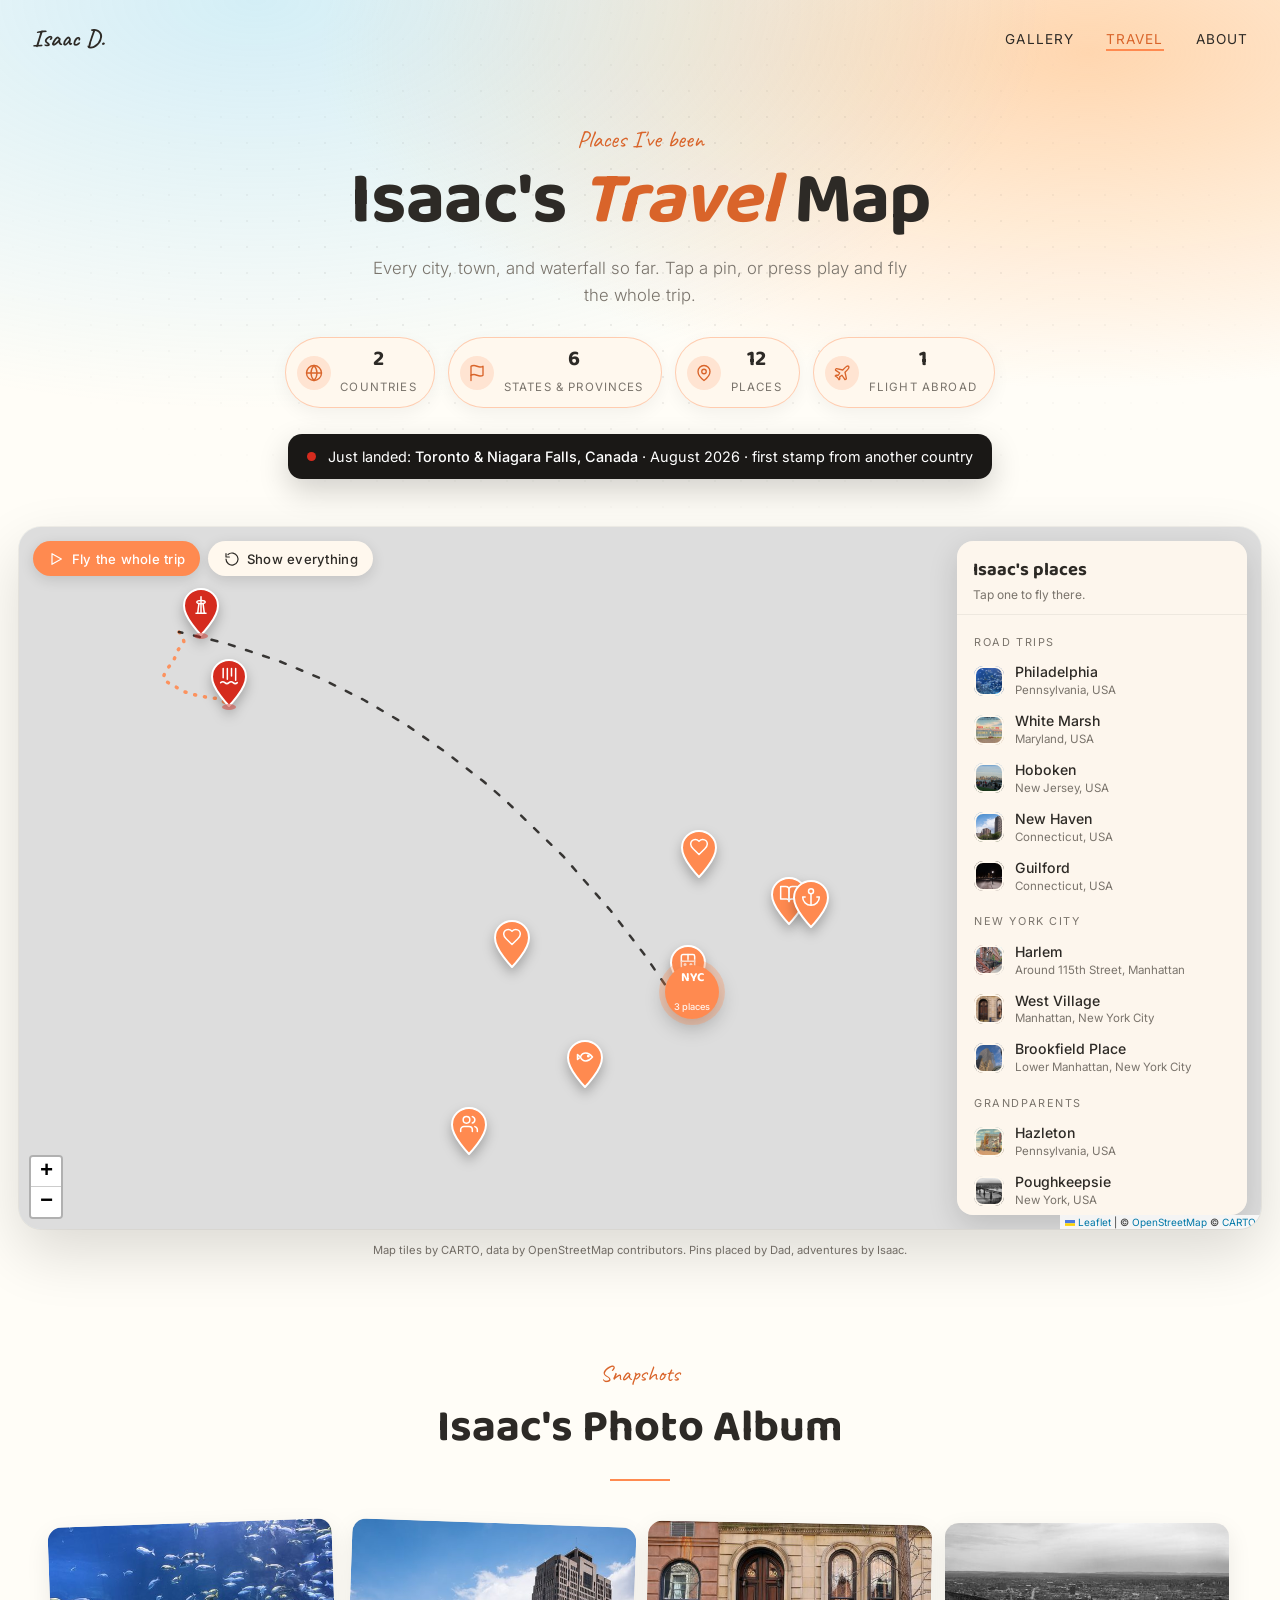
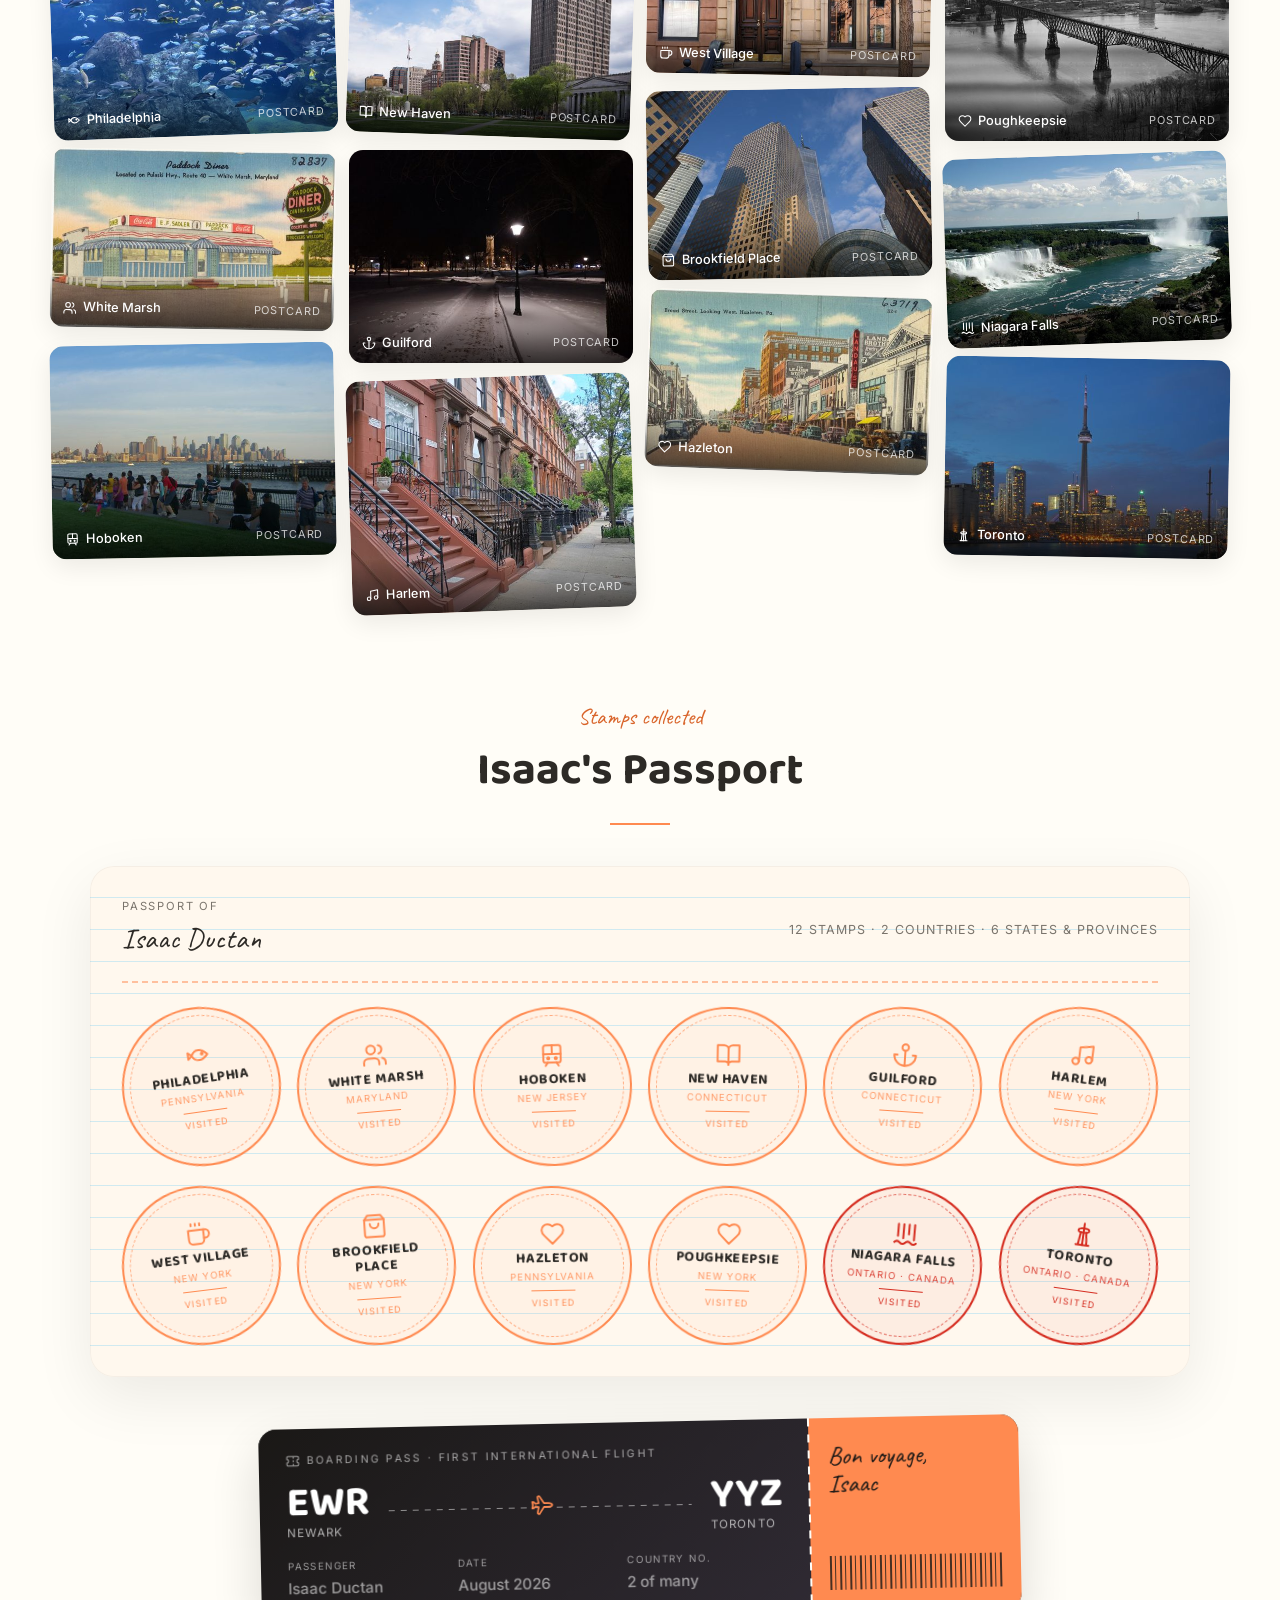
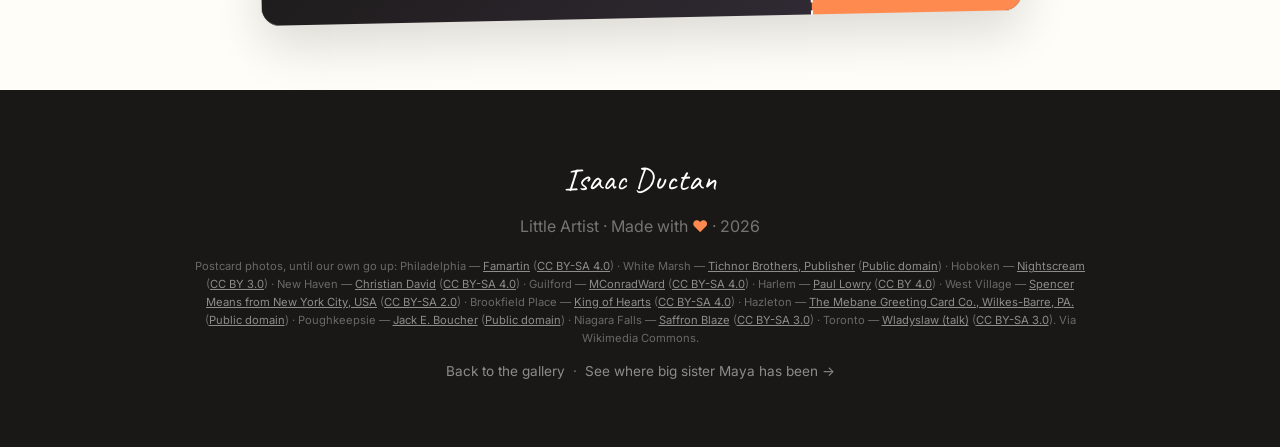
==== commit cc276599: "Travel map: album photos keep their aspect ratio" ====
--- a/travel/index.html
+++ b/travel/index.html
@@ -127,7 +127,7 @@
         .album { max-width: 1400px; margin: 0 auto; padding: 0 1.2rem; columns: 4 240px; column-gap: 0.9rem; }
         .shot { break-inside: avoid; margin: 0 0 0.9rem; position: relative; border-radius: 14px; overflow: hidden; cursor: zoom-in; background: var(--paper); box-shadow: 0 8px 24px rgba(0,0,0,0.08); transform: rotate(var(--r)); transition: transform 0.25s, box-shadow 0.25s; }
         .shot:hover { transform: rotate(0) scale(1.02); box-shadow: 0 16px 36px rgba(0,0,0,0.16); z-index: 2; }
-        .shot img { width: 100%; display: block; }
+        .shot img { width: 100%; height: auto; display: block; }
         .shot .cap { position: absolute; left: 0; right: 0; bottom: 0; padding: 1.6rem 0.8rem 0.6rem; background: linear-gradient(transparent, rgba(0,0,0,0.65)); color: #fff; font-size: 0.8rem; display: flex; align-items: center; gap: 0.4rem; }
         .shot .cap b { font-weight: 500; }
         .shot .cap small { opacity: 0.75; font-size: 0.68rem; margin-left: auto; text-transform: uppercase; letter-spacing: 0.08em; }
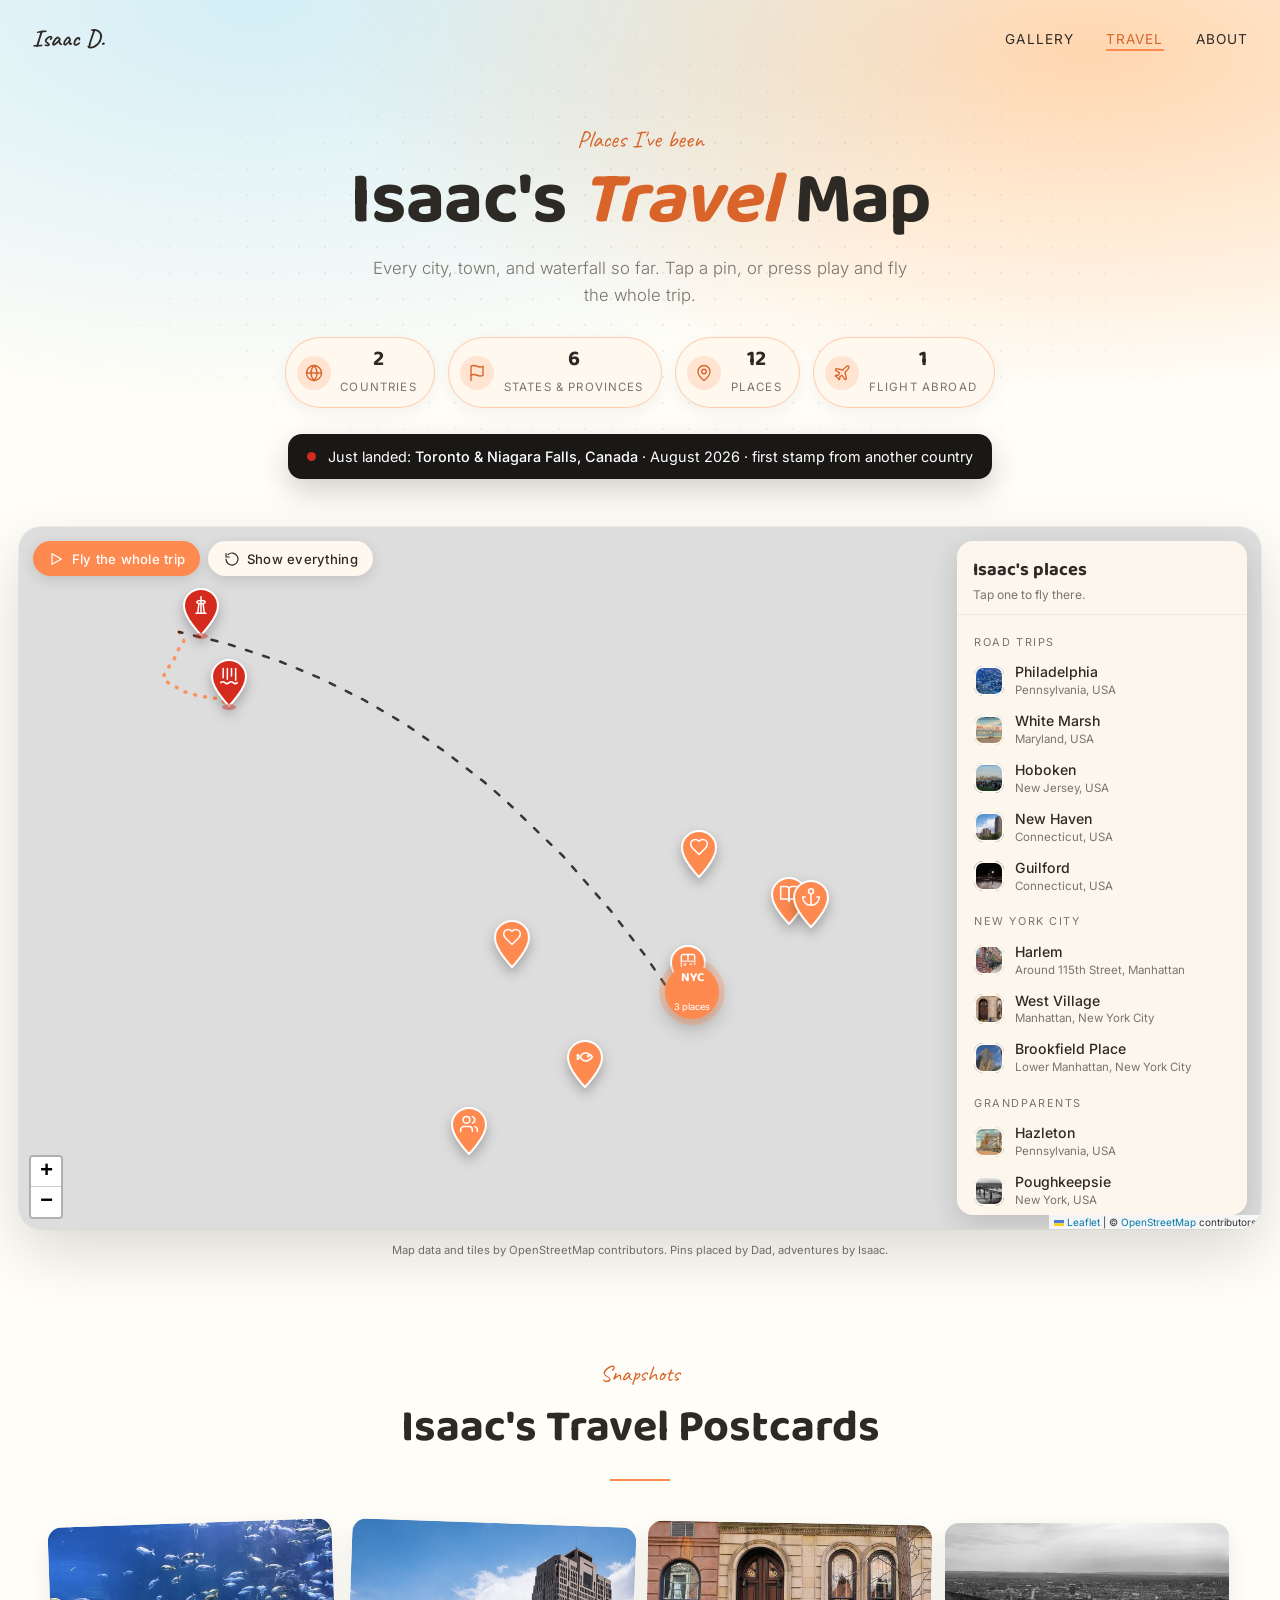
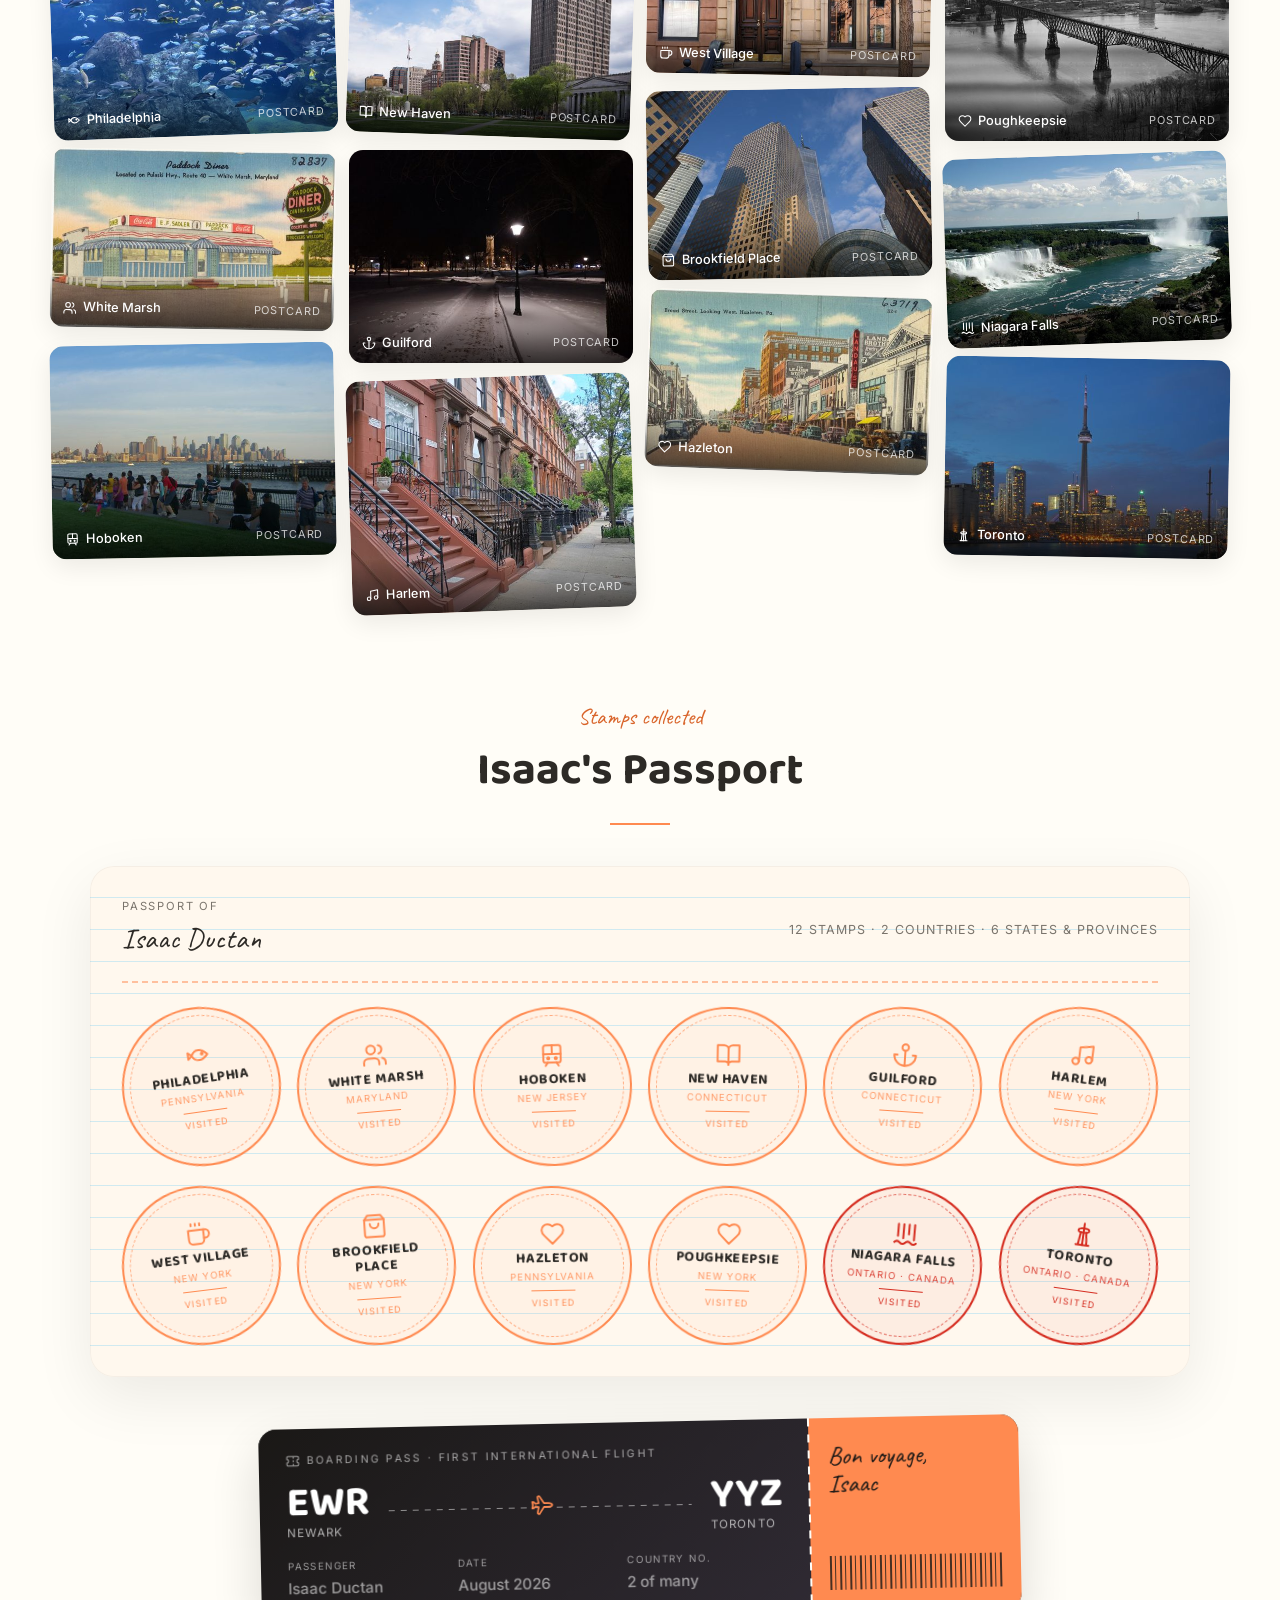
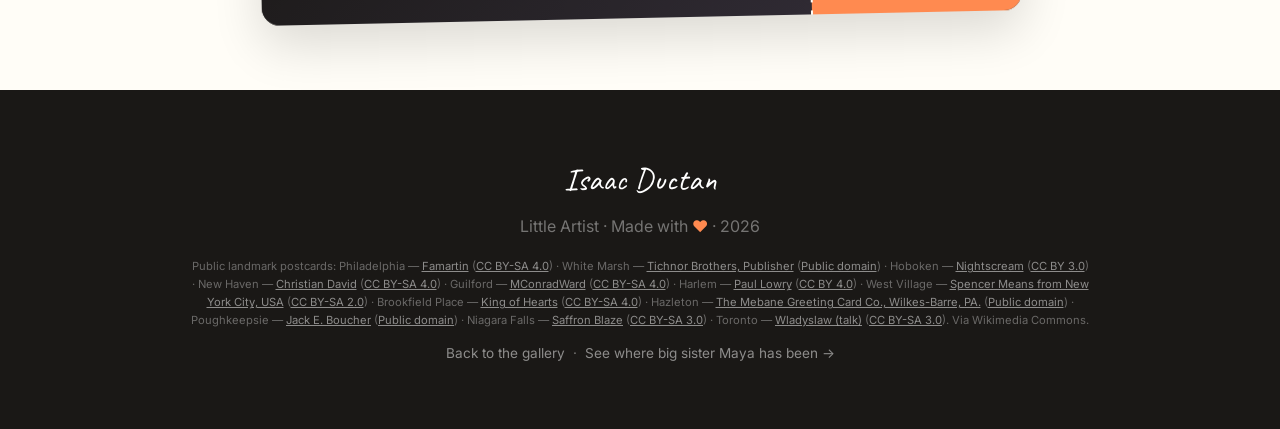
==== commit a29a225c: "Refine gallery accessibility, restore travel maps, and add artwork previews" ====
--- a/travel/index.html
+++ b/travel/index.html
@@ -222,15 +222,22 @@
             .album { columns: 2 150px; padding: 0 0.6rem; }
             .lb .lb-prev, .lb .lb-next { top: auto; bottom: 14px; transform: none; }
         }
+
+        :focus-visible { outline: 3px solid #1659c7; outline-offset: 4px; }
+        .lb:not(.open) { visibility: hidden; }
+        @media (prefers-reduced-motion: reduce) {
+            *, *::before, *::after { animation: none !important; transition: none !important; scroll-behavior: auto !important; }
+            .hero > *, .hero { opacity: 1 !important; transform: none !important; }
+        }
     </style>
 </head>
 <body>
     <nav id="navbar">
-        <a href="/" class="nav-logo">Isaac D.</a>
+        <a href="../" class="nav-logo">Isaac D.</a>
         <ul class="nav-links">
-            <li><a href="/#gallery">Gallery</a></li>
-            <li><a href="/travel/" class="current">Travel</a></li>
-            <li><a href="/#about">About</a></li>
+            <li><a href="../#gallery">Gallery</a></li>
+            <li><a href="./" class="current">Travel</a></li>
+            <li><a href="../#about">About</a></li>
         </ul>
     </nav>
 
@@ -260,17 +267,17 @@
                 <div class="panel-list" id="placeList"></div>
             </aside>
         </div>
-        <p class="attrib-note">Map tiles by CARTO, data by OpenStreetMap contributors. Pins placed by Dad, adventures by Isaac.</p>
+        <p class="attrib-note">Map data and tiles by OpenStreetMap contributors. Pins placed by Dad, adventures by Isaac.</p>
     </section>
 
     <section class="section" id="album" style="padding-bottom: 1rem;">
         <div class="section-header">
             <p class="section-label">Snapshots</p>
-            <h2 class="section-title">Isaac's Photo Album</h2>
+            <h2 class="section-title">Isaac's Travel Postcards</h2>
             <div class="section-divider"></div>
         </div>
         <div class="album" id="albumGrid"></div>
-        <p class="album-empty" id="albumEmpty" hidden>Photos are on the way.</p>
+        <p class="album-empty" id="albumEmpty" hidden>No public postcards have been added yet.</p>
     </section>
 
     <div class="lb" id="lb" role="dialog" aria-modal="true" aria-label="Photo viewer">
@@ -321,7 +328,7 @@
         <div class="footer-name">Isaac Ductan</div>
         <p>Little Artist &middot; Made with <span class="footer-heart">&hearts;</span> &middot; 2026</p>
         <p class="credits" id="credits"></p>
-        <p style="margin-top: 0.8rem; font-size: 0.85rem;"><a class="footer-link" href="/">Back to the gallery</a> &nbsp;&middot;&nbsp; <a class="footer-link" href="https://mayaductan.com/travel/">See where big sister Maya has been &rarr;</a></p>
+        <p style="margin-top: 0.8rem; font-size: 0.85rem;"><a class="footer-link" href="../">Back to the gallery</a> &nbsp;&middot;&nbsp; <a class="footer-link" href="https://mayaductan.com/travel/">See where big sister Maya has been &rarr;</a></p>
     </footer>
 
     <script src="vendor/leaflet.js"></script>
@@ -337,6 +344,7 @@
     const REGION_NAMES = {"US-NJ": "New Jersey", "US-NY": "New York", "US-CT": "Connecticut", "US-PA": "Pennsylvania", "US-MD": "Maryland", "CA-ON": "Ontario"};
 
     const ic = (n, s = 20, cls = '') => `<svg class="ic ${cls}" width="${s}" height="${s}" viewBox="0 0 24 24" fill="none" stroke="currentColor" stroke-width="1.8" stroke-linecap="round" stroke-linejoin="round" aria-hidden="true">${ICONS[n]}</svg>`;
+    const reducedMotion = window.matchMedia('(prefers-reduced-motion: reduce)').matches;
     const sleep = ms => new Promise(r => setTimeout(r, ms));
     const byId = Object.fromEntries(PLACES.map(p => [p.id, p]));
 
@@ -356,6 +364,7 @@
         `<div class="stat"><span class="chip">${ic(i, 18)}</span><div><b data-n="${n}">0</b><br><span>${l}</span></div></div>`).join('');
     document.querySelectorAll('.stat b').forEach(el => {
         const target = +el.dataset.n, t0 = performance.now();
+        if (reducedMotion) { el.textContent = target; return; }
         const step = t => { const k = Math.min(1, (t - t0) / 900); el.textContent = Math.round(target * (1 - Math.pow(1 - k, 3))); if (k < 1) requestAnimationFrame(step); };
         requestAnimationFrame(step);
     });
@@ -364,9 +373,9 @@
     let touring = false, tourToken = 0;
     const map = L.map('map', { zoomControl: false, scrollWheelZoom: false, touchZoom: true, zoomSnap: 0.25, zoomDelta: 0.5, attributionControl: true });
     L.control.zoom({ position: 'bottomleft' }).addTo(map);
-    L.tileLayer('https://{s}.basemaps.cartocdn.com/rastertiles/voyager/{z}/{x}/{y}{r}.png', {
-        subdomains: 'abcd', maxZoom: 19,
-        attribution: '&copy; <a href="https://www.openstreetmap.org/copyright">OpenStreetMap</a> &copy; <a href="https://carto.com/attributions">CARTO</a>'
+    L.tileLayer('https://tile.openstreetmap.org/{z}/{x}/{y}.png', {
+        maxZoom: 19, referrerPolicy: 'strict-origin-when-cross-origin',
+        attribution: '&copy; <a href="https://www.openstreetmap.org/copyright">OpenStreetMap</a> contributors'
     }).addTo(map);
     map.on('click', () => map.scrollWheelZoom.enable());   // wheel zoom only once the visitor has engaged
     map.on('mouseout', () => map.scrollWheelZoom.disable());
@@ -409,7 +418,7 @@
     const nycCluster = L.marker(nycCenter, {
         icon: L.divIcon({ className: '', html: `<div class="cluster">NYC<small>${nyc.length} places</small></div>`, iconSize: [54, 54], iconAnchor: [27, 27] }),
         title: 'New York City', zIndexOffset: 500
-    }).on('click', () => map.flyTo([40.745, -74.005], 12, { duration: 1.4 }));
+    }).on('click', () => map.flyTo([40.745, -74.005], 12, { duration: reducedMotion ? 0 : 1.4, animate: !reducedMotion }));
     function layoutMarkers() {
         const z = map.getZoom();
         PLACES.forEach(p => {
@@ -461,18 +470,19 @@
     async function goTo(id) {
         stopTour();
         const p = byId[id]; setActive(id);
-        map.flyTo([p.lat, p.lng], p.zoom, { duration: 1.5 });
+        map.flyTo([p.lat, p.lng], p.zoom, { duration: reducedMotion ? 0 : 1.5, animate: !reducedMotion });
         await sleep(1600); layoutMarkers(); markers[id].openPopup();
     }
 
     // ---------- fit everything
     const allBounds = L.latLngBounds([[EWR.lat, EWR.lng], [YYZ.lat, YYZ.lng], ...PLACES.map(p => [p.lat, p.lng])]);
-    function fitAll(animate) { map.fitBounds(allBounds, { paddingTopLeft: [40, 70], paddingBottomRight: [window.innerWidth > 860 ? 330 : 40, 40], animate }); }
+    function fitAll(animate) { map.fitBounds(allBounds, { paddingTopLeft: [40, 70], paddingBottomRight: [window.innerWidth > 860 ? 330 : 40, 40], animate: animate && !reducedMotion }); }
     fitAll(false); layoutMarkers();
     document.getElementById('resetBtn').addEventListener('click', () => { stopTour(); map.closePopup(); setActive(null); fitAll(true); });
 
     // ---------- the tour: take off, fly the arc, then hop every pin
     const tourBtn = document.getElementById('tourBtn');
+    if (reducedMotion) { tourBtn.hidden = true; tourBtn.style.display = 'none'; }
     function bearing(a, b) { const y = b[1] - a[1], x = b[0] - a[0]; return Math.atan2(y, x) * 180 / Math.PI; }
     // move a marker along a list of points over ms, rotating its icon to the direction of travel
     // icons must point NORTH (top-down car) or use angleOffset (the Lucide plane points north-east, so -45)
@@ -489,6 +499,7 @@
         });
     }
     async function startTour() {
+        if (reducedMotion) { fitAll(false); return; }
         const token = ++tourToken; touring = true;
         tourBtn.classList.add('on'); tourBtn.innerHTML = ic('stop', 16) + ' Stop the tour';
         document.getElementById('mapsection').scrollIntoView({ behavior: 'smooth', block: 'center' });
@@ -507,7 +518,7 @@
         layoutMarkers(); airport.openPopup(); await sleep(1500); if (token !== tourToken) return; map.closePopup();
         map.flyTo([(EWR.lat + YYZ.lat) / 2, (EWR.lng + YYZ.lng) / 2 - 0.3], 7, { duration: 2.2 });
         await travel(plane, 'planeRot', ARC, 4200, -45, token); if (token !== tourToken) return;
-        map.flyTo([YYZ.lat, YYZ.lng], 11, { duration: 1.4 }); await sleep(1500); if (token !== tourToken) return;
+        map.flyTo([YYZ.lat, YYZ.lng], 11, { duration: reducedMotion ? 0 : 1.4, animate: !reducedMotion }); await sleep(1500); if (token !== tourToken) return;
         layoutMarkers(); yyz.openPopup(); await sleep(2000); if (token !== tourToken) return; map.closePopup();
         map.flyTo([43.36, -79.42], 10, { duration: 1.6 });
         await travel(car, 'carRot', ROAD, 5000, 0, token); if (token !== tourToken) return;
@@ -533,18 +544,38 @@
     PLACES.forEach(p => (p.photos || []).forEach((ph, i) => ALL.push({ p, ph, i })));
     const grid = document.getElementById('albumGrid');
     if (!ALL.length) { document.getElementById('albumEmpty').hidden = false; }
-    grid.innerHTML = ALL.map((x, k) => `<figure class="shot" data-k="${k}" style="--r:${((k * 53) % 5) - 2}deg"><img src="${x.ph.thumb}" alt="${x.p.name}" loading="lazy" width="${x.ph.w}" height="${x.ph.h}"><figcaption class="cap">${ic(x.p.icon, 14)}<b>${x.p.name}</b><small>${x.ph.postcard ? 'postcard' : (x.p.country === 'CA' ? 'Canada' : (REGION_NAMES[x.p.region] || ''))}</small></figcaption></figure>`).join('');
+    grid.innerHTML = ALL.map((x, k) => `<figure class="shot" role="button" tabindex="0" aria-haspopup="dialog" aria-label="View ${x.p.name} postcard" data-k="${k}" style="--r:${((k * 53) % 5) - 2}deg"><img src="${x.ph.thumb}" alt="${x.p.name}" loading="lazy" width="${x.ph.w}" height="${x.ph.h}"><figcaption class="cap">${ic(x.p.icon, 14)}<b>${x.p.name}</b><small>${x.ph.postcard ? 'postcard' : (x.p.country === 'CA' ? 'Canada' : (REGION_NAMES[x.p.region] || ''))}</small></figcaption></figure>`).join('');
     const lb = document.getElementById('lb'), lbImg = document.getElementById('lbImg'), lbCap = document.getElementById('lbCap');
-    let cur = -1;
+    let cur = -1, lbReturn = null, lbInert = [];
+    lb.setAttribute("aria-hidden", "true");
     function showLb(k) {
         if (!ALL.length) return; cur = (k + ALL.length) % ALL.length; const x = ALL[cur];
         lbImg.src = x.ph.src; lbImg.alt = x.p.name;
         const c = x.ph.credit;
         lbCap.innerHTML = `<b>${x.p.name}</b>${x.p.sub}${c ? `<small>Postcard photo: ${c.title} by ${c.author || 'unknown'} · <a href="${c.license_url || c.source}" target="_blank" rel="noopener">${c.license}</a> · <a href="${c.source}" target="_blank" rel="noopener">Wikimedia Commons</a></small>` : `<small>${x.i + 1} of ${x.p.photos.length} · ${x.p.photos.length > 1 ? 'swipe or use the arrows' : 'tap outside to close'}</small>`}`;
-        lb.classList.add('open'); document.body.style.overflow = 'hidden';
+        if (!lb.classList.contains('open')) {
+            lbReturn = document.activeElement;
+            lb.setAttribute('aria-hidden', 'false');
+            lb.classList.add('open'); document.body.style.overflow = 'hidden';
+            document.getElementById('lbClose').focus();
+            lbInert = [...document.body.children].filter(el => el !== lb && !el.inert && !['SCRIPT','STYLE'].includes(el.tagName));
+            lbInert.forEach(el => el.inert = true);
+        }
         const nx = ALL[(cur + 1) % ALL.length]; if (nx) new Image().src = nx.ph.src;   // preload the next one
     }
-    function hideLb() { lb.classList.remove('open'); document.body.style.overflow = ''; }
+    function hideLb() {
+        lbInert.forEach(el => el.inert = false); lbInert = [];
+        lb.classList.remove('open'); document.body.style.overflow = '';
+        lbReturn?.focus({preventScroll:true}); lb.setAttribute('aria-hidden', 'true');
+    }
+    grid.addEventListener('keydown', e => { if ((e.key === 'Enter' || e.key === ' ') && e.target.matches('.shot')) { e.preventDefault(); showLb(+e.target.dataset.k); } });
+    lb.addEventListener('keydown', e => {
+        if (e.key !== 'Tab') return;
+        const focusables = [...lb.querySelectorAll('button, a[href]')];
+        const first = focusables[0], last = focusables.at(-1);
+        if (e.shiftKey && document.activeElement === first) { e.preventDefault(); last.focus(); }
+        else if (!e.shiftKey && document.activeElement === last) { e.preventDefault(); first.focus(); }
+    });
     grid.addEventListener('click', e => { const f = e.target.closest('.shot'); if (f) showLb(+f.dataset.k); });
     document.addEventListener('click', e => {
         const b = e.target.closest('.pp-photos'); if (!b) return;
@@ -558,7 +589,7 @@
     let tx = null; lb.addEventListener('touchstart', e => { tx = e.touches[0].clientX; }, { passive: true });
     lb.addEventListener('touchend', e => { if (tx === null) return; const dx = e.changedTouches[0].clientX - tx; tx = null; if (Math.abs(dx) > 50) showLb(cur + (dx < 0 ? 1 : -1)); });
     const credited = ALL.filter(x => x.ph.credit);
-    if (credited.length) document.getElementById('credits').innerHTML = 'Postcard photos, until our own go up: ' + credited.map(x => `${x.p.name} — <a href="${x.ph.credit.source}" target="_blank" rel="noopener">${x.ph.credit.author || x.ph.credit.title}</a> (<a href="${x.ph.credit.license_url || x.ph.credit.source}" target="_blank" rel="noopener">${x.ph.credit.license}</a>)`).join(' · ') + '. Via Wikimedia Commons.';
+    if (credited.length) document.getElementById('credits').innerHTML = 'Public landmark postcards: ' + credited.map(x => `${x.p.name} — <a href="${x.ph.credit.source}" target="_blank" rel="noopener">${x.ph.credit.author || x.ph.credit.title}</a> (<a href="${x.ph.credit.license_url || x.ph.credit.source}" target="_blank" rel="noopener">${x.ph.credit.license}</a>)`).join(' · ') + '. Via Wikimedia Commons.';
     </script>
 </body>
 </html>
